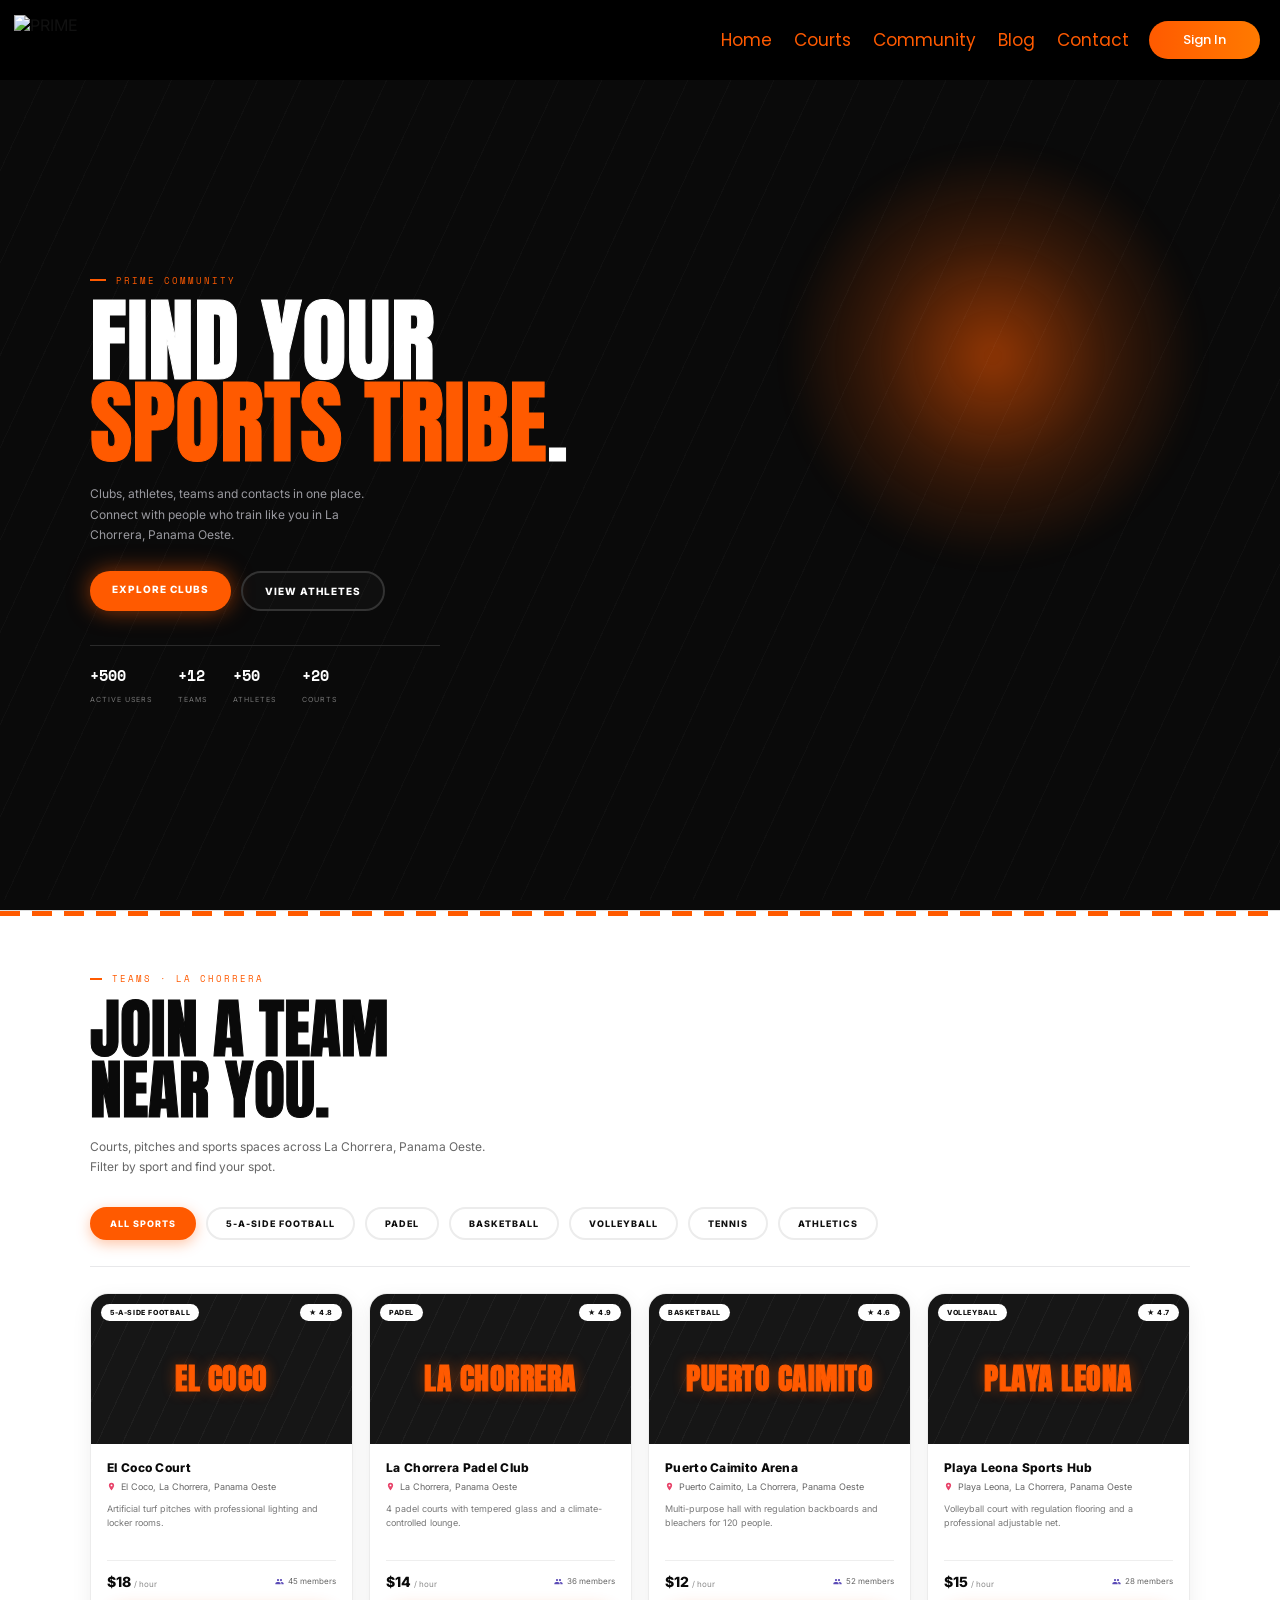
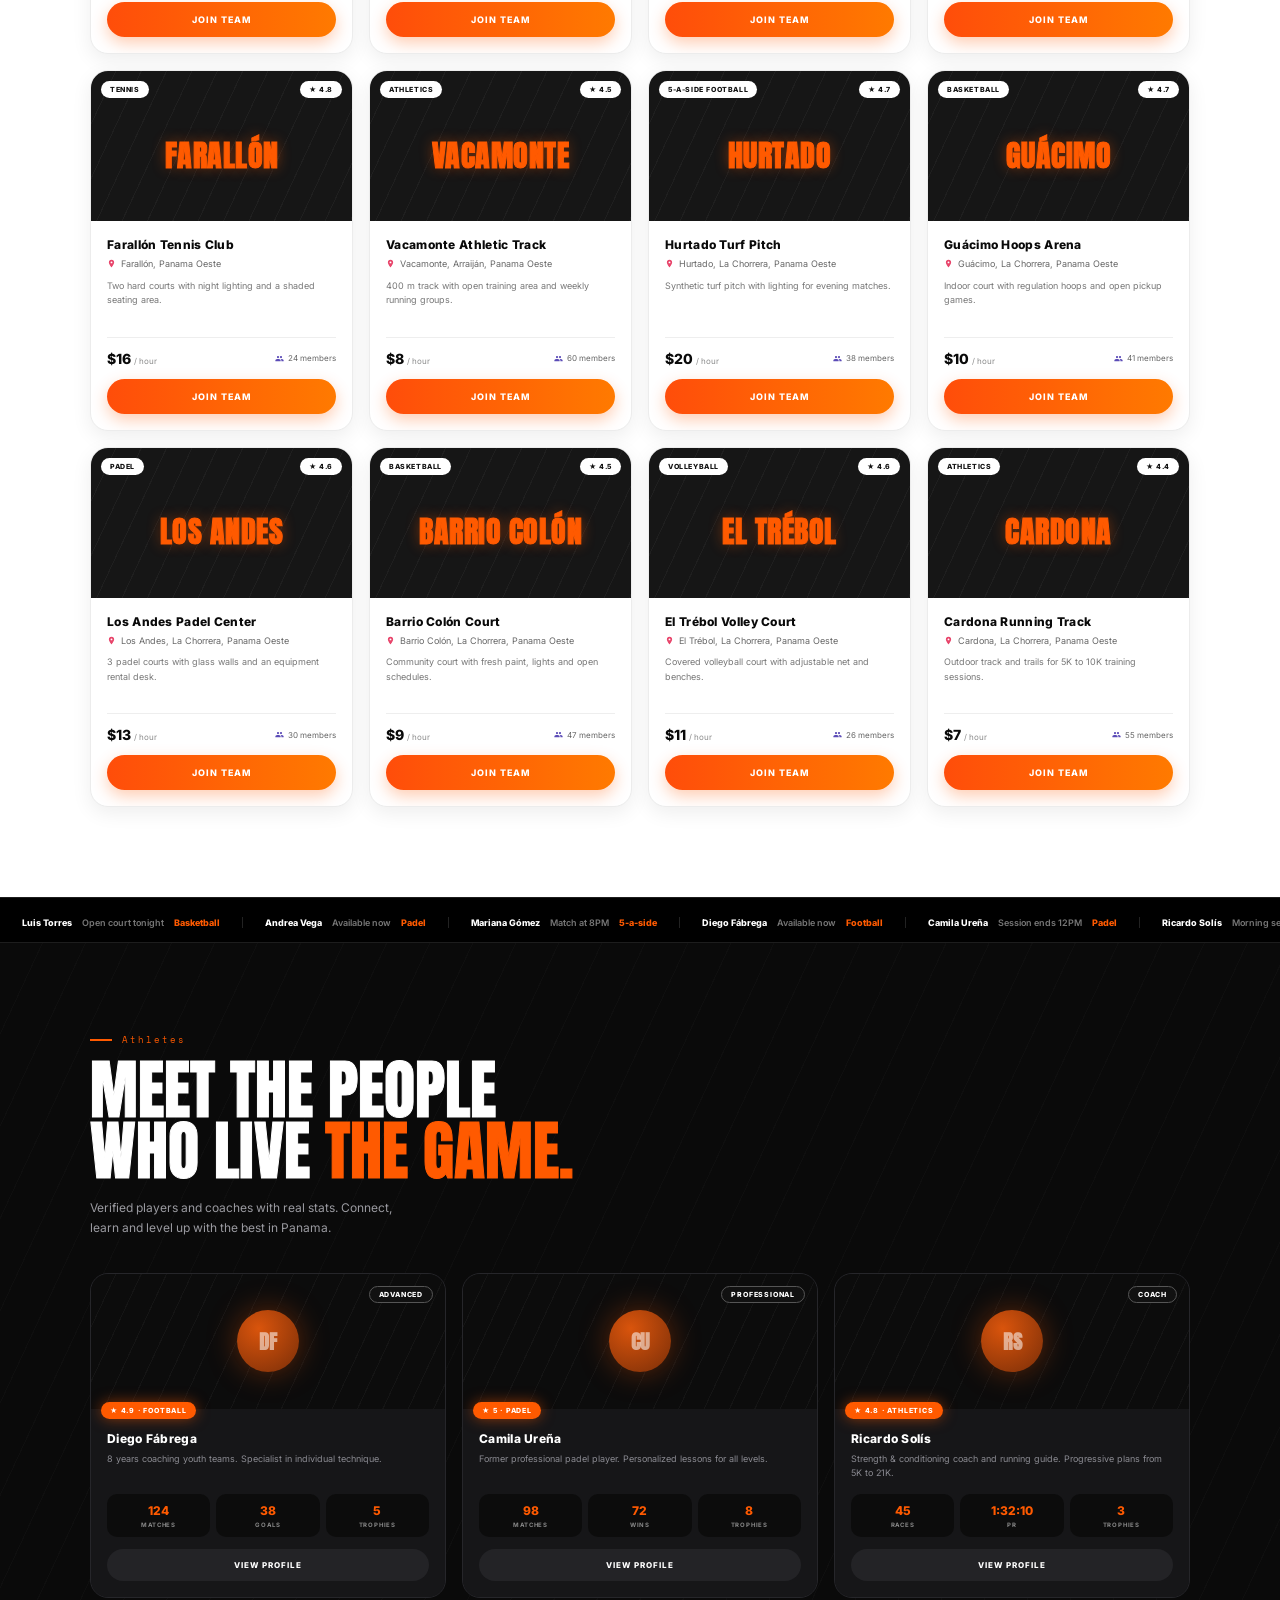
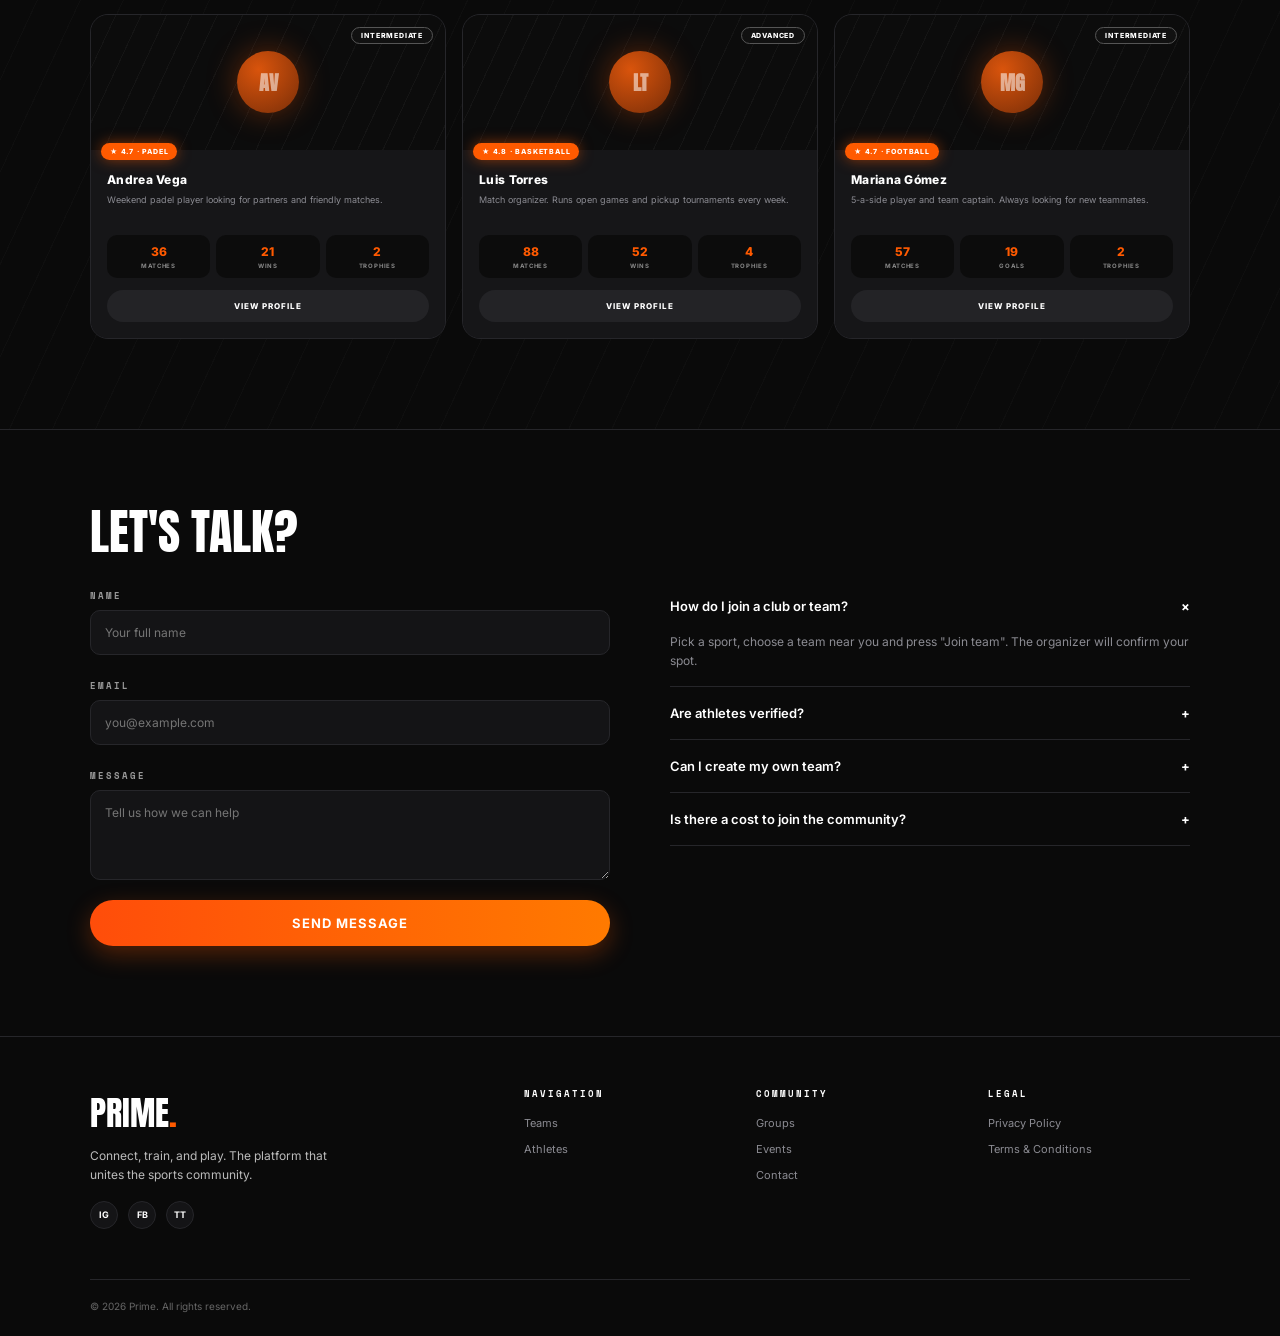
==== community.html @ 98892840 "PRIME: mapa, registro de equipos y correos" ====
<!DOCTYPE html>
<html lang="en">
<head>
  <meta charset="UTF-8">
  <meta name="viewport" content="width=device-width, initial-scale=1">
  <meta name="theme-color" content="#0a0a0a">
  <title>Community | PRIME</title>

  <link rel="preconnect" href="https://fonts.googleapis.com">
  <link rel="preconnect" href="https://fonts.gstatic.com" crossorigin>
  <link href="https://fonts.googleapis.com/css2?family=Anton&family=Inter:wght@400;500;600;700;800;900&family=Poppins:wght@400;500;600&family=Space+Mono:wght@700&display=swap" rel="stylesheet">

  <link rel="stylesheet" href="style.css">
  <link rel="stylesheet" href="community.css">

  <!-- Estilos exclusivos de la ventana de registro -->
  <style>
    .cp-reg-overlay {
      position: fixed;
      inset: 0;
      z-index: 99999;
      display: none;
      align-items: center;
      justify-content: center;
      padding: 20px;
      overflow-y: auto;
      background: rgba(0, 0, 0, .76);
      backdrop-filter: blur(9px);
      -webkit-backdrop-filter: blur(9px);
    }

    .cp-reg-overlay.is-open {
      display: flex;
    }

    .cp-reg-modal {
      position: relative;
      display: grid;
      grid-template-columns: .9fr 1.1fr;
      width: min(900px, 100%);
      min-height: 490px;
      margin: auto;
      overflow: hidden;
      border-radius: 16px;
      background: #f7f7f5;
      color: #111;
      box-shadow: 0 25px 90px rgba(0, 0, 0, .45);
      font-family: Inter, sans-serif;
    }

    .cp-reg-left {
      display: flex;
      flex-direction: column;
      justify-content: space-between;
      gap: 25px;
      padding: 36px 28px;
      color: white;
      background:
        radial-gradient(ellipse at 20% 15%, rgba(255, 90, 0, .25), transparent 55%),
        #101012;
    }

    .cp-reg-badge {
      display: inline-block;
      padding: 8px 10px;
      border: 1px solid #454545;
      border-radius: 3px;
      color: #ff5a00;
      font-size: 10px;
      font-weight: 800;
      letter-spacing: 1.4px;
      text-transform: uppercase;
    }

    .cp-reg-left h2 {
      margin: 22px 0 10px;
      color: #ff5a00;
      font-family: Anton, sans-serif;
      font-size: clamp(32px, 5vw, 52px);
      font-weight: 400;
      line-height: 1.08;
      overflow-wrap: anywhere;
    }

    .cp-reg-left p {
      margin: 8px 0;
      color: #c6c6c6;
      font-size: 12px;
      line-height: 1.7;
    }

    .cp-reg-meta {
      display: flex;
      flex-wrap: wrap;
      gap: 8px;
      margin-top: 18px;
    }

    .cp-reg-meta span {
      padding: 9px 10px;
      border: 1px solid #393939;
      border-radius: 4px;
      color: #eee;
      font-size: 11px;
    }

    .cp-reg-right {
      position: relative;
      padding: 42px 34px 30px;
    }

    .cp-reg-close {
      position: absolute;
      top: 12px;
      right: 14px;
      display: grid;
      width: 38px;
      height: 38px;
      place-items: center;
      border: 0;
      border-radius: 50%;
      background: transparent;
      color: #111;
      font-size: 29px;
      cursor: pointer;
    }

    .cp-reg-close:hover {
      background: #e7e7e7;
    }

    .cp-reg-eyebrow {
      margin: 0 0 8px;
      color: #ff5a00;
      font-size: 10px;
      font-weight: 900;
      letter-spacing: 2px;
    }

    .cp-reg-right h2 {
      margin: 0 0 12px;
      color: #111;
      font-family: Anton, sans-serif;
      font-size: 36px;
      font-weight: 400;
      line-height: 1.15;
    }

    .cp-reg-description {
      margin: 0 0 22px;
      color: #626262;
      font-size: 12px;
      line-height: 1.7;
    }

    .cp-reg-field {
      display: block;
      margin: 18px 0;
    }

    .cp-reg-field span {
      display: block;
      margin-bottom: 7px;
      color: #555;
      font-size: 10px;
      font-weight: 800;
      letter-spacing: 1.3px;
    }

    .cp-reg-field input {
      box-sizing: border-box;
      display: block;
      width: 100%;
      padding: 11px 0;
      border: 0;
      border-bottom: 1px solid #c8c8c8;
      border-radius: 0;
      outline: none;
      background: transparent;
      color: #111;
      font-family: Inter, sans-serif;
      font-size: 14px;
    }

    .cp-reg-field input:focus {
      border-bottom-color: #ff5a00;
    }

    .cp-reg-submit {
      width: 100%;
      margin-top: 10px;
      padding: 16px;
      border: 0;
      border-radius: 3px;
      background: #ff5a00;
      color: #fff;
      font-family: Inter, sans-serif;
      font-size: 11px;
      font-weight: 900;
      letter-spacing: 1.3px;
      cursor: pointer;
      transition: background .2s, transform .2s;
    }

    .cp-reg-submit:hover {
      background: #e64f00;
      transform: translateY(-1px);
    }

    .cp-reg-submit:disabled {
      opacity: .65;
      cursor: wait;
      transform: none;
    }

    .cp-reg-note {
      margin: 12px 0 0;
      color: #777;
      font-size: 11px;
      line-height: 1.6;
    }

    .cp-reg-note.ok {
      color: #168a3f;
      font-weight: 700;
    }

    .cp-reg-note.err {
      color: #d92d20;
      font-weight: 600;
    }

    body.cp-reg-lock {
      overflow: hidden;
    }

    @media (max-width: 650px) {
      .cp-reg-overlay {
        align-items: flex-start;
        padding: 12px;
      }

      .cp-reg-modal {
        grid-template-columns: 1fr;
        max-width: 440px;
      }

      .cp-reg-left {
        gap: 15px;
        padding: 23px;
      }

      .cp-reg-left h2 {
        margin: 13px 0 7px;
        font-size: 35px;
      }

      .cp-reg-right {
        padding: 32px 23px 25px;
      }

      .cp-reg-right h2 {
        font-size: 31px;
      }
    }

    @media (prefers-reduced-motion: reduce) {
      .cp-reg-submit {
        transition: none;
      }
    }
  </style>
</head>

<body>

<header class="hd">
  <a href="index.html#home">
    <img src="https://static.wixstatic.com/media/3323d5_215bb3c0d0a4429b87c15a1325314844~mv2.png/v1/crop/x_179,y_109,w_293,h_165/fill/w_410,h_231,al_c,lg_1,q_85,enc_avif,quality_auto/Prime-removebg-preview.png" alt="PRIME">
  </a>

  <nav class="nav" id="nav">
    <a href="index.html#home">Home</a>
    <a href="index.html#courts">Courts</a>
    <a href="index.html#community">Community</a>
    <a href="index.html#blog">Blog</a>
    <a href="index.html#contact">Contact</a>
  </nav>

  <a href="signin.html" class="si">Sign In</a>
  <button class="burger" id="bg" aria-label="Menu" aria-expanded="false">☰</button>
</header>

<main class="cp-page">

  <!-- HERO -->
  <section id="sports-tribe" class="tribe">
    <div class="wrap">
      <p class="lbl">Prime Community</p>
      <h1>Find your<br><span>Sports tribe</span>.</h1>
      <p class="d">Clubs, athletes, teams and contacts in one place. Connect with people who train like you in La Chorrera, Panama Oeste.</p>

      <div class="cta">
        <a href="#teams" class="cbtn">Explore Clubs</a>
        <a href="#athletes" class="cbtn ghost">View Athletes</a>
      </div>

      <div class="stats">
        <div><span class="num">+500</span><small>Active Users</small></div>
        <div><span class="num">+12</span><small>Teams</small></div>
        <div><span class="num">+50</span><small>Athletes</small></div>
        <div><span class="num">+20</span><small>Courts</small></div>
      </div>
    </div>
  </section>

  <!-- TEAMS -->
  <section id="teams" class="teams">
    <div class="dash"></div>
    <div class="wrap">
      <p class="lbl">Teams · La Chorrera</p>
      <h2>Join a team<br>near you.</h2>
      <p class="sub">Courts, pitches and sports spaces across La Chorrera, Panama Oeste.<br>Filter by sport and find your spot.</p>

      <div class="tf-pills" id="tflt">
        <button type="button" class="on2" data-s="all">All Sports</button>
        <button type="button" data-s="football">5-a-side Football</button>
        <button type="button" data-s="padel">Padel</button>
        <button type="button" data-s="basketball">Basketball</button>
        <button type="button" data-s="volleyball">Volleyball</button>
        <button type="button" data-s="tennis">Tennis</button>
        <button type="button" data-s="athletics">Athletics</button>
      </div>

      <div class="tg" id="tg">

        <article class="tm" data-s="football">
          <div class="timg"><span class="sp">5-a-side Football</span><span class="rt">★ 4.8</span><b>EL COCO</b></div>
          <div class="tin">
            <h3>El Coco Court</h3>
            <p class="loc">El Coco, La Chorrera, Panama Oeste</p>
            <p class="ds">Artificial turf pitches with professional lighting and locker rooms.</p>
            <div class="tf"><strong>$18 <small>/ hour</small></strong><span class="mem">45 members</span></div>
            <a href="#contact" class="join">JOIN TEAM</a>
          </div>
        </article>

        <article class="tm" data-s="padel">
          <div class="timg"><span class="sp">Padel</span><span class="rt">★ 4.9</span><b>LA CHORRERA</b></div>
          <div class="tin">
            <h3>La Chorrera Padel Club</h3>
            <p class="loc">La Chorrera, Panama Oeste</p>
            <p class="ds">4 padel courts with tempered glass and a climate-controlled lounge.</p>
            <div class="tf"><strong>$14 <small>/ hour</small></strong><span class="mem">36 members</span></div>
            <a href="#contact" class="join">JOIN TEAM</a>
          </div>
        </article>

        <article class="tm" data-s="basketball">
          <div class="timg"><span class="sp">Basketball</span><span class="rt">★ 4.6</span><b>PUERTO CAIMITO</b></div>
          <div class="tin">
            <h3>Puerto Caimito Arena</h3>
            <p class="loc">Puerto Caimito, La Chorrera, Panama Oeste</p>
            <p class="ds">Multi-purpose hall with regulation backboards and bleachers for 120 people.</p>
            <div class="tf"><strong>$12 <small>/ hour</small></strong><span class="mem">52 members</span></div>
            <a href="#contact" class="join">JOIN TEAM</a>
          </div>
        </article>

        <article class="tm" data-s="volleyball">
          <div class="timg"><span class="sp">Volleyball</span><span class="rt">★ 4.7</span><b>PLAYA LEONA</b></div>
          <div class="tin">
            <h3>Playa Leona Sports Hub</h3>
            <p class="loc">Playa Leona, La Chorrera, Panama Oeste</p>
            <p class="ds">Volleyball court with regulation flooring and a professional adjustable net.</p>
            <div class="tf"><strong>$15 <small>/ hour</small></strong><span class="mem">28 members</span></div>
            <a href="#contact" class="join">JOIN TEAM</a>
          </div>
        </article>

        <article class="tm" data-s="tennis">
          <div class="timg"><span class="sp">Tennis</span><span class="rt">★ 4.8</span><b>FARALLÓN</b></div>
          <div class="tin">
            <h3>Farallón Tennis Club</h3>
            <p class="loc">Farallón, Panama Oeste</p>
            <p class="ds">Two hard courts with night lighting and a shaded seating area.</p>
            <div class="tf"><strong>$16 <small>/ hour</small></strong><span class="mem">24 members</span></div>
            <a href="#contact" class="join">JOIN TEAM</a>
          </div>
        </article>

        <article class="tm" data-s="athletics">
          <div class="timg"><span class="sp">Athletics</span><span class="rt">★ 4.5</span><b>VACAMONTE</b></div>
          <div class="tin">
            <h3>Vacamonte Athletic Track</h3>
            <p class="loc">Vacamonte, Arraiján, Panama Oeste</p>
            <p class="ds">400 m track with open training area and weekly running groups.</p>
            <div class="tf"><strong>$8 <small>/ hour</small></strong><span class="mem">60 members</span></div>
            <a href="#contact" class="join">JOIN TEAM</a>
          </div>
        </article>

        <article class="tm" data-s="football">
          <div class="timg"><span class="sp">5-a-side Football</span><span class="rt">★ 4.7</span><b>HURTADO</b></div>
          <div class="tin">
            <h3>Hurtado Turf Pitch</h3>
            <p class="loc">Hurtado, La Chorrera, Panama Oeste</p>
            <p class="ds">Synthetic turf pitch with lighting for evening matches.</p>
            <div class="tf"><strong>$20 <small>/ hour</small></strong><span class="mem">38 members</span></div>
            <a href="#contact" class="join">JOIN TEAM</a>
          </div>
        </article>

        <article class="tm" data-s="basketball">
          <div class="timg"><span class="sp">Basketball</span><span class="rt">★ 4.7</span><b>GUÁCIMO</b></div>
          <div class="tin">
            <h3>Guácimo Hoops Arena</h3>
            <p class="loc">Guácimo, La Chorrera, Panama Oeste</p>
            <p class="ds">Indoor court with regulation hoops and open pickup games.</p>
            <div class="tf"><strong>$10 <small>/ hour</small></strong><span class="mem">41 members</span></div>
            <a href="#contact" class="join">JOIN TEAM</a>
          </div>
        </article>

        <article class="tm" data-s="padel">
          <div class="timg"><span class="sp">Padel</span><span class="rt">★ 4.6</span><b>LOS ANDES</b></div>
          <div class="tin">
            <h3>Los Andes Padel Center</h3>
            <p class="loc">Los Andes, La Chorrera, Panama Oeste</p>
            <p class="ds">3 padel courts with glass walls and an equipment rental desk.</p>
            <div class="tf"><strong>$13 <small>/ hour</small></strong><span class="mem">30 members</span></div>
            <a href="#contact" class="join">JOIN TEAM</a>
          </div>
        </article>

        <article class="tm" data-s="basketball">
          <div class="timg"><span class="sp">Basketball</span><span class="rt">★ 4.5</span><b>BARRIO COLÓN</b></div>
          <div class="tin">
            <h3>Barrio Colón Court</h3>
            <p class="loc">Barrio Colón, La Chorrera, Panama Oeste</p>
            <p class="ds">Community court with fresh paint, lights and open schedules.</p>
            <div class="tf"><strong>$9 <small>/ hour</small></strong><span class="mem">47 members</span></div>
            <a href="#contact" class="join">JOIN TEAM</a>
          </div>
        </article>

        <article class="tm" data-s="volleyball">
          <div class="timg"><span class="sp">Volleyball</span><span class="rt">★ 4.6</span><b>EL TRÉBOL</b></div>
          <div class="tin">
            <h3>El Trébol Volley Court</h3>
            <p class="loc">El Trébol, La Chorrera, Panama Oeste</p>
            <p class="ds">Covered volleyball court with adjustable net and benches.</p>
            <div class="tf"><strong>$11 <small>/ hour</small></strong><span class="mem">26 members</span></div>
            <a href="#contact" class="join">JOIN TEAM</a>
          </div>
        </article>

        <article class="tm" data-s="athletics">
          <div class="timg"><span class="sp">Athletics</span><span class="rt">★ 4.4</span><b>CARDONA</b></div>
          <div class="tin">
            <h3>Cardona Running Track</h3>
            <p class="loc">Cardona, La Chorrera, Panama Oeste</p>
            <p class="ds">Outdoor track and trails for 5K to 10K training sessions.</p>
            <div class="tf"><strong>$7 <small>/ hour</small></strong><span class="mem">55 members</span></div>
            <a href="#contact" class="join">JOIN TEAM</a>
          </div>
        </article>

      </div>
    </div>
  </section>

  <!-- LIVE ACTIVITY TICKER -->
  <section id="live-bar" class="live" aria-label="Live activity">
    <div class="track" id="track">
      <div class="set">
        <span class="ti"><b>Luis Torres</b><em>Open court tonight</em><u>Basketball</u></span>
        <span class="ti"><b>Andrea Vega</b><em>Available now</em><u>Padel</u></span>
        <span class="ti"><b>Mariana Gómez</b><em>Match at 8PM</em><u>5-a-side</u></span>
        <span class="ti"><b>Diego Fábrega</b><em>Available now</em><u>Football</u></span>
        <span class="ti"><b>Camila Ureña</b><em>Session ends 12PM</em><u>Padel</u></span>
        <span class="ti"><b>Ricardo Solís</b><em>Morning session</em><u>Athletics</u></span>
      </div>
    </div>
  </section>

  <!-- ATHLETES -->
  <section id="athletes" class="ath">
    <div class="wrap">
      <p class="lbl">Athletes</p>
      <h2>Meet the people<br>who live <span>the game.</span></h2>
      <p class="sub">Verified players and coaches with real stats. Connect, learn and level up with the best in Panama.</p>

      <div class="ag">

        <article class="at">
          <div class="aimg"><span class="lv">Advanced</span><div class="ph">DF</div><span class="rtg">★ 4.9 · Football</span></div>
          <div class="ain">
            <h3>Diego Fábrega</h3>
            <p>8 years coaching youth teams. Specialist in individual technique.</p>
            <div class="st"><div><b>124</b>Matches</div><div><b>38</b>Goals</div><div><b>5</b>Trophies</div></div>
            <a href="#contact" class="vp">View profile</a>
          </div>
        </article>

        <article class="at">
          <div class="aimg"><span class="lv">Professional</span><div class="ph">CU</div><span class="rtg">★ 5 · Padel</span></div>
          <div class="ain">
            <h3>Camila Ureña</h3>
            <p>Former professional padel player. Personalized lessons for all levels.</p>
            <div class="st"><div><b>98</b>Matches</div><div><b>72</b>Wins</div><div><b>8</b>Trophies</div></div>
            <a href="#contact" class="vp">View profile</a>
          </div>
        </article>

        <article class="at">
          <div class="aimg"><span class="lv">Coach</span><div class="ph">RS</div><span class="rtg">★ 4.8 · Athletics</span></div>
          <div class="ain">
            <h3>Ricardo Solís</h3>
            <p>Strength &amp; conditioning coach and running guide. Progressive plans from 5K to 21K.</p>
            <div class="st"><div><b>45</b>Races</div><div><b>1:32:10</b>PR</div><div><b>3</b>Trophies</div></div>
            <a href="#contact" class="vp">View profile</a>
          </div>
        </article>

        <article class="at">
          <div class="aimg"><span class="lv">Intermediate</span><div class="ph">AV</div><span class="rtg">★ 4.7 · Padel</span></div>
          <div class="ain">
            <h3>Andrea Vega</h3>
            <p>Weekend padel player looking for partners and friendly matches.</p>
            <div class="st"><div><b>36</b>Matches</div><div><b>21</b>Wins</div><div><b>2</b>Trophies</div></div>
            <a href="#contact" class="vp">View profile</a>
          </div>
        </article>

        <article class="at">
          <div class="aimg"><span class="lv">Advanced</span><div class="ph">LT</div><span class="rtg">★ 4.8 · Basketball</span></div>
          <div class="ain">
            <h3>Luis Torres</h3>
            <p>Match organizer. Runs open games and pickup tournaments every week.</p>
            <div class="st"><div><b>88</b>Matches</div><div><b>52</b>Wins</div><div><b>4</b>Trophies</div></div>
            <a href="#contact" class="vp">View profile</a>
          </div>
        </article>

        <article class="at">
          <div class="aimg"><span class="lv">Intermediate</span><div class="ph">MG</div><span class="rtg">★ 4.7 · Football</span></div>
          <div class="ain">
            <h3>Mariana Gómez</h3>
            <p>5-a-side player and team captain. Always looking for new teammates.</p>
            <div class="st"><div><b>57</b>Matches</div><div><b>19</b>Goals</div><div><b>2</b>Trophies</div></div>
            <a href="#contact" class="vp">View profile</a>
          </div>
        </article>

      </div>
    </div>
  </section>

  <!-- CONTACT -->
  <section id="contact" class="ct">
    <div class="wrap two">
      <div>
        <h2>Let's talk?</h2>

        <form id="contactForm">
          <label class="fl" for="contactName">NAME</label>
          <input id="contactName" name="name" placeholder="Your full name">

          <label class="fl" for="contactEmail">EMAIL</label>
          <input id="contactEmail" name="email" type="email" placeholder="you@example.com">

          <label class="fl" for="contactMessage">MESSAGE</label>
          <textarea id="contactMessage" name="message" placeholder="Tell us how we can help"></textarea>

          <button class="btn" type="submit" style="margin-top:16px">Send message</button>
          <p id="contactNotice" aria-live="polite"></p>
        </form>
      </div>

      <div class="faq" style="padding-top:70px">
        <div class="q open">
          <button type="button">How do I join a club or team?<b></b></button>
          <p>Pick a sport, choose a team near you and press "Join team". The organizer will confirm your spot.</p>
        </div>

        <div class="q">
          <button type="button">Are athletes verified?<b></b></button>
          <p>Coaches and athletes with a badge have verified their identity and certifications.</p>
        </div>

        <div class="q">
          <button type="button">Can I create my own team?<b></b></button>
          <p>Yes. Sign in, open Community and create a group. Invite friends and set your match schedule.</p>
        </div>

        <div class="q">
          <button type="button">Is there a cost to join the community?<b></b></button>
          <p>Joining is free. You only pay when you book a court or a coaching session.</p>
        </div>
      </div>
    </div>
  </section>

</main>

<!-- FOOTER -->
<footer>
  <div class="wrap">
    <div class="fg">
      <div>
        <div class="lg">PRIME<i>.</i></div>
        <p>Connect, train, and play. The platform that unites the sports community.</p>
        <div class="so"><span>IG</span><span>FB</span><span>TT</span></div>
      </div>

      <div>
        <h4>NAVIGATION</h4>
        <ul>
          <li><a href="#teams">Teams</a></li>
          <li><a href="#athletes">Athletes</a></li>
        </ul>
      </div>

      <div>
        <h4>COMMUNITY</h4>
        <ul>
          <li>Groups</li>
          <li>Events</li>
          <li><a href="#contact">Contact</a></li>
        </ul>
      </div>

      <div>
        <h4>LEGAL</h4>
        <ul>
          <li>Privacy Policy</li>
          <li>Terms &amp; Conditions</li>
        </ul>
      </div>
    </div>

    <div class="cp">© 2026 Prime. All rights reserved.</div>
  </div>
</footer>

<!-- REGISTRATION MODAL -->
<div
  class="cp-reg-overlay"
  id="registrationOverlay"
  aria-hidden="true"
>
  <section
    class="cp-reg-modal"
    role="dialog"
    aria-modal="true"
    aria-labelledby="registrationTitle"
  >
    <div class="cp-reg-left">
      <div>
        <span class="cp-reg-badge" id="regSport">SPORT REGISTRATION</span>
        <h2 id="registrationTitle">EL COCO</h2>
        <p id="regCourt">El Coco Court</p>
      </div>

      <div>
        <p id="regLocation">El Coco, La Chorrera, Panama Oeste</p>
        <div class="cp-reg-meta">
          <span id="regRating">★ 4.8</span>
          <span id="regMembers">45 members</span>
        </div>
      </div>
    </div>

    <div class="cp-reg-right">
      <button
        type="button"
        class="cp-reg-close"
        id="closeRegistration"
        aria-label="Close registration"
      >×</button>

      <p class="cp-reg-eyebrow">PRIME COMMUNITY</p>
      <h2>Claim your spot.</h2>
      <p class="cp-reg-description" id="regDescription">
        Register your interest in joining this team.
      </p>

      <form id="registrationForm">
        <label class="cp-reg-field" for="regFullName">
          <span>FULL NAME</span>
          <input
            id="regFullName"
            name="fullName"
            type="text"
            placeholder="Your full name"
            autocomplete="name"
            maxlength="100"
            required
          >
        </label>

        <label class="cp-reg-field" for="regEmail">
          <span>EMAIL ADDRESS</span>
          <input
            id="regEmail"
            name="email"
            type="email"
            placeholder="you@example.com"
            autocomplete="email"
            maxlength="254"
            required
          >
        </label>

        <label class="cp-reg-field" for="regPhone">
          <span>PHONE NUMBER</span>
          <input
            id="regPhone"
            name="phone"
            type="tel"
            placeholder="+507 6000 0000"
            autocomplete="tel"
            maxlength="20"
            required
          >
        </label>

        <button type="submit" class="cp-reg-submit" id="regSubmit">
          CLAIM YOUR SPOT →
        </button>

        <p class="cp-reg-note" id="regNotice" aria-live="polite">
          Complete your details to register your interest.
        </p>
      </form>
    </div>
  </section>
</div>

<!-- Supabase: guarda los registros de "Claim your spot" -->
<script src="https://cdn.jsdelivr.net/npm/@supabase/supabase-js@2"></script>

<script>
document.addEventListener("DOMContentLoaded", () => {

  /* MOBILE MENU */
  const burger = document.getElementById("bg");
  const nav = document.getElementById("nav");

  if (burger && nav) {
    burger.addEventListener("click", () => {
      const isOpen = nav.classList.toggle("show");
      burger.setAttribute("aria-expanded", String(isOpen));
    });

    nav.querySelectorAll("a").forEach(link => {
      link.addEventListener("click", () => {
        nav.classList.remove("show");
        burger.setAttribute("aria-expanded", "false");
      });
    });
  }

  /* FAQ ACCORDION */
  document.querySelectorAll(".q button").forEach(button => {
    button.addEventListener("click", () => {
      button.parentElement.classList.toggle("open");
    });
  });

  /* TEAM SPORT FILTER */
  const filterButtons = document.querySelectorAll("#tflt button");
  const teamCards = document.querySelectorAll("#tg .tm");

  filterButtons.forEach(button => {
    button.addEventListener("click", () => {
      filterButtons.forEach(item => item.classList.remove("on2"));
      button.classList.add("on2");

      const selectedSport = button.dataset.s;

      teamCards.forEach(card => {
        const matches =
          selectedSport === "all" ||
          card.dataset.s === selectedSport;

        card.style.display = matches ? "" : "none";
      });
    });
  });

  /* LIVE ACTIVITY TICKER */
  const track = document.getElementById("track");

  if (track && track.firstElementChild) {
    const originalSet = track.firstElementChild;

    for (let i = 0; i < 3; i++) {
      const clone = originalSet.cloneNode(true);
      clone.setAttribute("aria-hidden", "true");
      track.appendChild(clone);
    }
  }

  /* ==========================================
     SUPABASE CONNECTION (registrations)
     ========================================== */
  const SUPABASE_URL = "https://wpxubughlgccoazfbazh.supabase.co";
  const SUPABASE_PUBLISHABLE_KEY = "sb_publishable_mUWo-fARNnfj4mFQ4bpoGQ_Cigsm_A-";

  // Esta página solo guarda registros; no maneja sesiones.
  const db = window.supabase
    ? window.supabase.createClient(SUPABASE_URL, SUPABASE_PUBLISHABLE_KEY, {
        auth: {
          persistSession: false,
          autoRefreshToken: false,
          detectSessionInUrl: false
        }
      })
    : null;

  /* REGISTRATION MODAL */
  const overlay = document.getElementById("registrationOverlay");
  const closeButton = document.getElementById("closeRegistration");
  const registrationForm = document.getElementById("registrationForm");
  const submitButton = document.getElementById("regSubmit");

  const sportElement = document.getElementById("regSport");
  const titleElement = document.getElementById("registrationTitle");
  const courtElement = document.getElementById("regCourt");
  const locationElement = document.getElementById("regLocation");
  const ratingElement = document.getElementById("regRating");
  const membersElement = document.getElementById("regMembers");
  const descriptionElement = document.getElementById("regDescription");
  const noticeElement = document.getElementById("regNotice");

  const DEFAULT_NOTICE = "Complete your details to register your interest.";
  const SUBMIT_LABEL = "CLAIM YOUR SPOT →";

  let previousFocus = null;
  let sending = false;
  let closeTimer = null;

  function setNotice(text, type = "") {
    noticeElement.textContent = text;
    noticeElement.className = "cp-reg-note" + (type ? " " + type : "");
  }

  function setSending(value) {
    sending = value;
    submitButton.disabled = value;
    submitButton.textContent = value ? "SENDING..." : SUBMIT_LABEL;
  }

  function openRegistration(card) {
    if (!card || !overlay) return;

    clearTimeout(closeTimer);

    const sport = card.querySelector(".timg .sp");
    const teamName = card.querySelector(".timg b");
    const court = card.querySelector(".tin h3");
    const location = card.querySelector(".tin .loc");
    const rating = card.querySelector(".timg .rt");
    const members = card.querySelector(".mem");
    const description = card.querySelector(".tin .ds");

    sportElement.textContent =
      sport?.textContent.trim() || "SPORT";

    titleElement.textContent =
      teamName?.textContent.trim() || "JOIN A TEAM";

    courtElement.textContent =
      court?.textContent.trim() || "";

    locationElement.textContent =
      location?.textContent.trim() || "";

    ratingElement.textContent =
      rating?.textContent.trim() || "";

    membersElement.textContent =
      members?.textContent.trim() || "";

    descriptionElement.textContent =
      description?.textContent.trim() ||
      "Register your interest in joining this team.";

    registrationForm.reset();
    setSending(false);
    setNotice(DEFAULT_NOTICE);

    previousFocus = document.activeElement;

    overlay.classList.add("is-open");
    overlay.setAttribute("aria-hidden", "false");
    document.body.classList.add("cp-reg-lock");

    document.getElementById("regFullName").focus();
  }

  function closeRegistration() {
    if (!overlay) return;

    clearTimeout(closeTimer);

    overlay.classList.remove("is-open");
    overlay.setAttribute("aria-hidden", "true");
    document.body.classList.remove("cp-reg-lock");

    if (previousFocus && typeof previousFocus.focus === "function") {
      previousFocus.focus();
    }
  }

  /* ALL JOIN TEAM BUTTONS */
  document.querySelectorAll("#tg .join").forEach(button => {
    button.addEventListener("click", event => {
      event.preventDefault();

      const card = button.closest(".tm");
      openRegistration(card);
    });
  });

  /* CLOSE BUTTON */
  closeButton.addEventListener("click", closeRegistration);

  /* CLOSE BY CLICKING OUTSIDE THE MODAL */
  overlay.addEventListener("click", event => {
    if (event.target === overlay) {
      closeRegistration();
    }
  });

  /* CLOSE WITH ESCAPE */
  document.addEventListener("keydown", event => {
    if (
      event.key === "Escape" &&
      overlay.classList.contains("is-open")
    ) {
      closeRegistration();
    }
  });

  /* REGISTRATION FORM → SUPABASE */
  registrationForm.addEventListener("submit", async event => {
    event.preventDefault();

    if (sending) return;
    if (!registrationForm.reportValidity()) return;

    const fullName = document.getElementById("regFullName").value.trim();
    const email = document.getElementById("regEmail").value.trim().toLowerCase();
    const phone = document.getElementById("regPhone").value.trim();

    if (fullName.length < 2) {
      setNotice("Please enter your full name.", "err");
      return;
    }

    if (phone.length < 7 || phone.length > 20) {
      setNotice("Please enter a valid phone number (7 to 20 characters).", "err");
      return;
    }

    if (!db) {
      setNotice("Could not connect. Check your internet and reload the page.", "err");
      return;
    }

    setSending(true);
    setNotice("Saving your spot...");

    try {
      const { error } = await db.from("team_signups").insert({
        team: titleElement.textContent.trim(),
        sport: sportElement.textContent.trim(),
        full_name: fullName,
        email: email,
        phone: phone
      });

      if (error) {
        // 23505 = ya está registrado en este equipo con ese correo
        if (error.code === "23505") {
          setNotice("You're already signed up for this team with that email.", "err");
        } else if (error.code === "23514") {
          setNotice("Please check your details and try again.", "err");
        } else {
          console.error("Registration error:", error);
          setNotice("Something went wrong. Please try again in a moment.", "err");
        }
        setSending(false);
        return;
      }

      registrationForm.reset();
      setNotice("You're in! Your spot at " + titleElement.textContent.trim() + " is saved. The organizer will contact you soon.", "ok");
      submitButton.textContent = "DONE ✓";

      closeTimer = setTimeout(() => {
        closeRegistration();
        setSending(false);
      }, 3200);
    } catch (error) {
      console.error("Registration error:", error);
      setNotice("Could not connect. Check your internet and try again.", "err");
      setSending(false);
    }
  });

  /* CONTACT FORM DEMO */
  const contactForm = document.getElementById("contactForm");
  const contactNotice = document.getElementById("contactNotice");

  if (contactForm) {
    contactForm.addEventListener("submit", event => {
      event.preventDefault();

      contactNotice.textContent =
        "The contact form is not connected to a message service yet.";
    });
  }

});
</script>

</body>
</html>
---- style.css ----
:root{--o:#ff5a00;--bk:#0a0a0a;--card:#141416;--ln:#26262a;--mut:#8b8b92;--lt:#f5f5f5}
*{margin:0;padding:0;box-sizing:border-box}
html{scroll-behavior:smooth}
body{font-family:Inter,Arial,sans-serif;background:#fff;color:#111}
a{color:inherit;text-decoration:none}button,input,textarea{font-family:inherit}
section{scroll-margin-top:80px}
.wrap{width:min(1100px,88%);margin:auto}
h1,h2,.num{font-family:Anton,sans-serif;font-weight:400;text-transform:uppercase;line-height:.95}
.lbl{font-family:"Space Mono",monospace;font-size:11px;letter-spacing:3px;color:var(--o);text-transform:uppercase;display:flex;align-items:center;gap:10px;margin-bottom:18px}
.lbl:before{content:"";width:22px;height:2px;background:var(--o)}
.lbl.c{justify-content:center}.lbl.c:before{display:none}
.btn{display:block;width:100%;padding:15px;border:0;border-radius:30px;background:linear-gradient(90deg,#ff4d0a,#ff7a00);color:#fff;font-weight:700;font-size:13px;letter-spacing:1px;text-transform:uppercase;cursor:pointer;box-shadow:0 8px 24px rgba(255,90,0,.3)}
/* header */
.hd{position:sticky;top:0;z-index:50;height:80px;background:#000;display:flex;align-items:center;justify-content:space-between;padding:0 14px}
.hd img{height:56px;display:block}
.nav{display:flex;gap:26px}
.nav a{color:var(--o);font-size:25px;font-weight:500}
.nav a:hover{color:#fff}
.burger{display:none;background:none;border:0;color:var(--o);font-size:30px;cursor:pointer}
/* hero */
.hero{background:var(--bk);color:#fff;min-height:760px;display:flex;align-items:center}
.hero h1{font-size:clamp(64px,9vw,92px);margin:6px 0 34px;letter-spacing:-1px}
.hero h1 span,.on{color:var(--o)}
.hero p.d{max-width:310px;font-size:14px;line-height:1.6;margin-bottom:34px}
.stats{display:flex;gap:42px;border-top:1px solid #333;padding-top:26px;max-width:360px}
.stats .num{font-size:28px;display:block}
.stats small{font-size:11px;color:var(--mut)}
/* profile */
.prof{background:#090909;color:#fff;padding:80px 0}
.prof h2,.sign h2{font-size:clamp(40px,6vw,44px)}
.prof .sub{color:#aaa;font-size:14px;line-height:1.6;max-width:400px;margin:14px 0 36px}
.pg{display:grid;grid-template-columns:1fr 1fr;gap:14px}
.pc{background:var(--card);border:1px solid var(--ln);border-radius:26px;padding:22px}
.who{display:flex;gap:12px;align-items:center}
.av{width:44px;height:44px;border-radius:50%;background:var(--o);display:grid;place-items:center;font-weight:800;font-size:13px;color:#fff;flex:none}
.who b{font-size:13px;display:block}.who small{font-size:11px;color:#6d9bd0}
.tags{display:flex;gap:8px;margin:16px 0}
.tags span{border:1px solid #444;border-radius:20px;padding:4px 10px;font:700 9px "Space Mono",monospace}
.mini{display:grid;grid-template-columns:repeat(3,1fr);gap:8px}
.mini div{background:#1d1d20;border-radius:10px;padding:14px 8px;text-align:center;color:var(--mut);font-size:9px}
.mini b{display:block;color:var(--o);font-size:18px;font-weight:500;margin-bottom:4px}
.up{display:flex;gap:12px;align-items:center;margin-top:16px;font-size:11px;color:var(--mut)}
.up b{display:block;color:#fff;font-size:12px}
.dt{background:#222;border-radius:8px;width:36px;padding:5px 0;text-align:center;color:#fff;font-size:15px;font-weight:700;line-height:1}
.dt small{display:block;font-size:8px;margin-top:3px}
/* courts */
.courts{background:var(--lt);padding:90px 0}
.courts h2,.imp h2,.cm h2{font-size:clamp(44px,7vw,72px);margin-bottom:26px}
.map{display:inline-block;background:#10172e;color:#fff;padding:14px 26px;border-radius:30px;font-size:14px;font-weight:700}
.flt{display:flex;gap:10px;flex-wrap:wrap;margin:40px 0 24px}
.flt button{padding:10px 20px;border:1px solid #ddd;background:#fff;border-radius:30px;font-size:13px;cursor:pointer}
.flt .on2{background:#111;color:#fff;border-color:#111}
.g3{display:grid;grid-template-columns:repeat(3,1fr);gap:16px}
.cc{background:#fff;border-radius:18px;overflow:hidden;box-shadow:0 6px 24px rgba(0,0,0,.07)}
.cc .im{height:190px;background-size:cover;background-position:center}
.cc .in{padding:20px}
.cc .tp{display:flex;justify-content:space-between;gap:10px}
.cc h3{font-size:17px}.cc small{color:#888;font-size:13px}
.cc .bt{display:flex;justify-content:space-between;align-items:center;margin-top:20px}
.cc .bt button{background:var(--o);color:#fff;border:0;border-radius:20px;padding:10px 16px;font-weight:700;font-size:12px;cursor:pointer}
/* community */
.cm{background:var(--bk);color:#fff;padding:90px 0}
.cm .cd{background:var(--card);border:1px solid var(--ln);border-radius:18px;padding:30px;min-height:190px}
.cm .cd h3{font-size:20px;margin-bottom:8px}.cm .cd p{color:var(--mut);font-size:14px}
.cm .cd i{display:block;width:34px;height:4px;background:var(--o);border-radius:2px;margin-bottom:46px}
/* impact */
.imp{background:var(--lt);padding:70px 0 120px}
.imp h2{font-size:clamp(44px,7vw,56px);color:#111}
.bar{background:linear-gradient(#18181b,#0e0e10);border-radius:26px;padding:34px 10px 28px;display:grid;grid-template-columns:repeat(4,1fr);text-align:center;margin:34px 0 18px;box-shadow:0 10px 30px rgba(0,0,0,.2)}
.bar .num{font-size:42px;color:var(--o);text-shadow:0 0 16px rgba(255,90,0,.5);display:block}
.bar small{font:700 10px Inter;letter-spacing:2px;color:#9a9aa0}
.tc{background:#fff;border-radius:20px;padding:24px}
.tc p{font-size:13px;line-height:1.6;margin-bottom:22px}
.tc .who b{font-size:12px}.tc .who small{color:#999}
.tc .av{width:34px;height:34px;font-size:10px}
/* blog */
.blog{padding:90px 0;text-align:center}
.blog h2{font:800 clamp(28px,5vw,40px) Inter;text-transform:none;letter-spacing:-.5px;margin-bottom:34px}
.bc{max-width:330px;margin:auto;text-align:left;background:#fff;border-radius:18px;overflow:hidden;box-shadow:0 8px 28px rgba(0,0,0,.1)}
.bc .im{height:210px;background:url("images/blog.jpg") center/cover}
.bc .in{padding:20px}.bc .k{color:var(--o);font-weight:700;font-size:10px;letter-spacing:1px}
.bc h3{font-size:16px;margin:8px 0 4px}.bc small{color:#888;font-size:11px}
.bc a{display:block;margin-top:18px}
.rm{display:inline-block;margin-top:30px;text-decoration:underline}
/* sign in */
.sign{padding:80px 0}
.two{display:grid;grid-template-columns:1fr 1fr;gap:60px;align-items:start}
.sign form{max-width:420px}
.fl{font:700 9px "Space Mono",monospace;letter-spacing:2px;color:#555;display:block;margin:24px 0 8px}
.sign input,.ct input,.ct textarea{width:100%;padding:12px 14px;border-radius:10px;font-size:12px;border:1px solid #eee;background:#f2f3f5;outline:none}
.row{display:flex;justify-content:space-between;font-size:11px;margin:22px 0 14px;color:#555}
.row a{color:var(--o)}
.soc{display:grid;grid-template-columns:1fr 1fr;gap:10px;margin:18px 0}
.soc button{padding:12px;border:1px solid #eee;background:#f2f3f5;border-radius:10px;font-weight:600;font-size:12px}
.note{text-align:center;font-size:11px;color:#555}.note a{color:var(--o)}
/* faq */
.q{border-bottom:1px solid var(--ln)}
.q button{width:100%;display:flex;justify-content:space-between;background:none;border:0;padding:18px 0;font-weight:600;font-size:13px;text-align:left;color:inherit;cursor:pointer}
.q p{display:none;font-size:12px;line-height:1.6;padding-bottom:16px;color:var(--mut)}
.q.open p{display:block}.q.open b:before{content:"×"}.q b:before{content:"+"}
.sign .q{border-color:#e2e2e2}.sign .q p{color:#555}
/* contact */
.ct{background:var(--bk);color:#fff;padding:80px 0 90px}
.ct h2{font-size:clamp(44px,7vw,48px);margin-bottom:34px}
.ct input,.ct textarea{background:var(--card);border-color:var(--ln);color:#fff;padding:14px}
.ct textarea{height:90px;resize:vertical}
.ct .fl{color:#999}
.chips{display:flex;gap:10px;margin-top:12px;flex-wrap:wrap}
.chips a{border:1px solid var(--ln);background:var(--card);border-radius:20px;padding:8px 14px;font-size:11px;font-weight:600}
/* footer */
footer{background:var(--bk);color:#fff;border-top:1px solid var(--ln);padding:50px 0 24px}
.fg{display:grid;grid-template-columns:2fr 1fr 1fr 1fr;gap:30px}
footer .lg{font:34px Anton}.lg i{color:var(--o);font-style:normal}
footer p{font-size:12px;color:#bbb;line-height:1.6;max-width:240px;margin:8px 0 16px}
footer h4{font:700 9px "Space Mono",monospace;letter-spacing:2px;margin-bottom:16px}
footer li{list-style:none;font-size:11px;color:var(--mut);margin-bottom:12px}
.so{display:flex;gap:10px}.so span{width:28px;height:28px;border:1px solid var(--ln);background:var(--card);border-radius:50%;display:grid;place-items:center;font:700 9px Inter}
.cp{margin-top:50px;padding-top:20px;border-top:1px solid var(--ln);font-size:10px;color:#666}
@media(max-width:800px){
.nav{display:none;position:absolute;top:80px;left:0;right:0;background:#000;flex-direction:column;padding:16px 24px;gap:16px}
.nav.show{display:flex}.nav a{font-size:20px}.burger{display:block}
.pg,.two,.g3,.fg{grid-template-columns:1fr}.bar{grid-template-columns:1fr 1fr;row-gap:24px}
.hero{min-height:620px}.stats{gap:24px}}

.courts{background:#fff;padding:90px 0 40px}
.ch{display:flex;justify-content:space-between;align-items:flex-end;gap:20px;flex-wrap:wrap}
.courts h2{margin-bottom:0}
.flt{margin:34px 0 18px}
.cc{background:#f8f9fa;border:1px solid #e8e8ea;box-shadow:0 4px 14px rgba(0,0,0,.05);position:relative}
.cc .im{height:150px}
.rt{position:absolute;top:10px;right:10px;background:#fff;border-radius:8px;padding:3px 8px;font-size:11px;font-weight:700}
.cc .in{padding:16px}
.cc h3{font-size:15px}
.cc .bt{margin:12px 0 14px}
.cc .bt strong{font-size:22px;font-weight:800}
.cc .bt strong small{font-size:11px;font-weight:400}
.go{padding:12px;font-size:12px;text-transform:none;letter-spacing:0;box-shadow:0 6px 16px rgba(255,90,0,.25)}
.sign{padding:0 0 80px;background:#fff}
.sign hr{border:0;border-top:1px solid #e5e5e5;margin:50px 0 40px}
.sh{display:flex;justify-content:space-between;align-items:center}
.sh .lbl{margin:0}
.back{border:1px solid #eee;background:#f6f6f6;border-radius:20px;padding:7px 14px;font-size:11px;font-weight:600}
.sign h2{margin:20px 0 10px}
.sign .two{margin-top:0}
.or{display:flex;align-items:center;gap:12px;font-size:10px;color:#777;margin:22px 0 12px}
.or:before,.or:after{content:"";flex:1;height:1px;background:#e2e2e2}
.sign .fl:first-child{margin-top:10px}
.sign .faq{padding-top:14px}
@media(max-width:800px){.ch{align-items:flex-start}}
.hd{padding:0 20px 0 14px;gap:20px}
.hd .nav{margin-left:auto}
.si{background:linear-gradient(90deg,#ff5a00,#ff7a00);color:#fff;font-weight:600;font-size:16px;padding:12px 40px;border-radius:30px;white-space:nowrap}
.si:hover{background:#fff;color:#111}
@media(max-width:800px){.si{padding:9px 20px;font-size:14px;margin-left:auto}.hd .nav{margin-left:0}}
footer.light{background:#fafafa;color:#111;border-top:1px solid #e5e5e5}
footer.light p{color:#555}
footer.light li{color:#666}
footer.light .so span{background:#fff;border-color:#e5e5e5;color:#111}
footer.light .cp{border-top-color:#e5e5e5;color:#888}
.nav a{font-family:Poppins,sans-serif;font-size:17px;font-weight:400}
.nav{gap:22px}
.si{font-family:Poppins,sans-serif;font-size:13px;font-weight:500;padding:9px 34px}
.hd img{height:50px}
#courts,#community,#blog{scroll-margin-top:14px}
@media(max-width:800px){.nav a{font-size:18px}.si{font-size:12px;padding:8px 20px}}

/* ===== Community header + Read more ===== */
.cmh{display:flex;justify-content:space-between;align-items:flex-end;gap:24px;flex-wrap:wrap}
.cm h2{margin-bottom:18px}
.cmsub{color:#aaa;font-size:14px;line-height:1.6;max-width:320px}
.cm-btn{position:relative;z-index:5;cursor:pointer;pointer-events:auto;touch-action:manipulation;-webkit-tap-highlight-color:transparent;display:inline-flex;align-items:center;gap:12px;background:linear-gradient(90deg,#ff4d0a,#ff7a00);color:#fff;font-family:Poppins,sans-serif;font-weight:500;font-size:16px;padding:16px 24px;border-radius:18px;text-decoration:underline;box-shadow:0 8px 24px rgba(255,90,0,.3)}
.cm-btn span{text-decoration:none;pointer-events:none}
.cm-btn:hover{filter:brightness(1.1)}
.cmh,.cmh>div{position:relative;z-index:2}

/* ===== Group cards ===== */
.cmg{display:grid;grid-template-columns:1fr 1fr;gap:14px;margin-top:34px}
.gc{background:var(--card);border:1px solid var(--ln);border-radius:18px;padding:22px}
.gh{display:flex;gap:12px;align-items:center;margin-bottom:18px}
.gh b{display:block;font-size:13px}
.gh small{font-size:10px;color:var(--mut)}
.dots{display:flex;padding-right:8px}
.dots i{width:22px;height:22px;border-radius:50%;background:var(--o);margin-right:-8px}
.gc p{font-size:11px;line-height:1.6;color:#bbb;min-height:44px}
.gf{display:flex;gap:16px;font-size:10px;color:var(--mut);border-top:1px solid var(--ln);padding-top:12px;margin-top:14px}
@media(max-width:800px){.cmg{grid-template-columns:1fr}}

/* ===== Sesión iniciada ===== */
.prime-toast{position:fixed;top:96px;left:50%;transform:translate(-50%,-20px);z-index:400;display:flex;align-items:center;gap:8px;max-width:90vw;background:#111;color:#fff;border:1px solid var(--o);border-radius:16px;padding:14px 22px;font:600 14px Poppins,Inter,sans-serif;box-shadow:0 12px 40px rgba(255,90,0,.3);opacity:0;transition:opacity .35s,transform .35s}
.prime-toast.show{opacity:1;transform:translate(-50%,0)}
.prime-toast b{color:var(--o)}
---- community.css ----
/* community.html — usa variables, header, footer y .btn de style.css */

.cp-page{background:var(--bk);color:#fff}
.cp-page a{color:inherit}
.cp-page .lbl{margin-bottom:14px}
.cp-page h2{-webkit-text-stroke:1px currentColor}

/* ===== HERO ===== */
.tribe{position:relative;overflow:hidden;min-height:calc(100vh - 80px);min-height:calc(100svh - 80px);display:flex;align-items:center;padding:80px 0;background:#0a0a0a}
.tribe:before{content:"";position:absolute;top:8%;right:6%;width:420px;height:420px;border-radius:50%;background:radial-gradient(circle,rgba(255,90,0,.55) 0%,rgba(255,90,0,.18) 40%,transparent 70%);filter:blur(10px);pointer-events:none}
.tribe:after{content:"";position:absolute;inset:0;background:repeating-linear-gradient(115deg,transparent 0 38px,rgba(255,255,255,.025) 38px 39px);pointer-events:none}
.tribe .wrap{position:relative;z-index:1}
.tribe .lbl{font-size:9px;letter-spacing:2px;margin-bottom:12px}
.tribe .lbl:before{width:16px}
.tribe h1{font-size:clamp(56px,8.4vw,92px);letter-spacing:0;line-height:.9;margin:0 0 20px;color:#fff;-webkit-text-stroke:1px currentColor}
.tribe h1 span{color:var(--o)}
.tribe .d{max-width:290px;font-size:12px;line-height:1.7;color:#9a9aa0;margin-bottom:26px}
.cta{display:flex;gap:10px;flex-wrap:wrap;margin-bottom:34px}
.cbtn{display:inline-block;padding:12px 22px;border-radius:30px;font-weight:800;font-size:10px;letter-spacing:1px;text-transform:uppercase;background:var(--o);color:#fff;box-shadow:0 0 22px rgba(255,90,0,.55)}
.cbtn.ghost{background:rgba(255,255,255,.02);border:2px solid #333;box-shadow:none}
.cbtn.ghost:hover{border-color:var(--o);color:var(--o)}
.tribe .stats{max-width:350px;gap:26px;border-top:1px solid #2a2a2a;padding-top:18px}
.tribe .stats .num{font:700 15px "Space Mono",monospace;letter-spacing:0;color:#fff}
.tribe .stats small{font-size:7px;letter-spacing:1px;text-transform:uppercase;color:#777}

/* ===== TEAMS (fondo blanco) ===== */
.teams{background:#fff;color:#111;padding:0 0 90px}
.dash{height:6px;margin-bottom:0;background:repeating-linear-gradient(90deg,var(--o) 0 20px,transparent 20px 32px)}
.dash:after{content:"";display:block;height:1px;background:#ddd;margin-top:10px}
.teams .wrap{padding-top:56px}
.teams .lbl{font-size:9px;letter-spacing:2px}
.teams .lbl:before{width:12px}
.teams h2{font-size:clamp(44px,7vw,64px);color:#0a0a0a;margin:0 0 16px}
.sub{font-size:12px;line-height:1.7;color:#666;max-width:460px}
.ath .sub{color:#9a9aa0;max-width:330px}

.tf-pills{display:flex;flex-wrap:wrap;gap:10px;margin:30px 0 26px;padding-bottom:26px;border-bottom:1px solid #e8e8ea}
.tf-pills button{padding:9px 18px;border:2px solid #ececec;background:#fff;border-radius:30px;font:800 9px Inter;letter-spacing:1px;text-transform:uppercase;color:#111;cursor:pointer}
.tf-pills button:hover{border-color:var(--o)}
.tf-pills .on2{background:var(--o);border-color:var(--o);color:#fff;box-shadow:0 4px 14px rgba(255,90,0,.35)}

.tg{display:grid;grid-template-columns:repeat(4,1fr);gap:16px}
.tm{background:#fff;border:1px solid #ececec;border-radius:18px;overflow:hidden;box-shadow:0 6px 20px rgba(0,0,0,.07);display:flex;flex-direction:column}
.timg{position:relative;height:150px;display:grid;place-items:center;padding:30px 14px 10px;text-align:center;background:#161616 repeating-linear-gradient(115deg,transparent 0 22px,rgba(255,255,255,.04) 22px 23px)}
.timg b{font:30px/.95 Anton;color:var(--o);text-transform:uppercase;letter-spacing:.5px;text-shadow:0 0 14px rgba(255,90,0,.45);-webkit-text-stroke:1px var(--o)}
.timg .sp,.timg .rt{position:absolute;top:10px;background:#fff;color:#111;border-radius:20px;padding:4px 9px;font:800 7px Inter;letter-spacing:.6px;text-transform:uppercase}
.timg .sp{left:10px}
.timg .rt{right:10px}
.timg .rt{color:#111}
.tin{padding:16px;display:flex;flex-direction:column;flex:1}
.tin h3{font:800 12px Inter;letter-spacing:.3px;color:#0a0a0a}
.tin .loc{display:flex;gap:5px;align-items:flex-start;margin:6px 0 8px;font-size:9px;color:#666;line-height:1.4}
.tin .loc:before{content:"";flex:none;width:9px;height:9px;margin-top:1px;background:url("data:image/svg+xml,%3Csvg xmlns='http://www.w3.org/2000/svg' viewBox='0 0 24 24'%3E%3Cpath fill='%23e8456b' d='M12 2a7 7 0 0 0-7 7c0 5 7 13 7 13s7-8 7-13a7 7 0 0 0-7-7zm0 9.5A2.5 2.5 0 1 1 12 6.5a2.5 2.5 0 0 1 0 5z'/%3E%3C/svg%3E") center/contain no-repeat}
.tin .ds{font-size:9px;line-height:1.6;color:#777;min-height:44px}
.tf{display:flex;justify-content:space-between;align-items:center;border-top:1px solid #eee;margin-top:14px;padding-top:12px}
.tf strong{font:800 14px Inter;color:#0a0a0a}
.tf strong small{font:400 8px Inter;color:#888}
.mem{display:flex;align-items:center;gap:4px;font-size:8px;color:#666}
.mem:before{content:"";width:9px;height:9px;background:url("data:image/svg+xml,%3Csvg xmlns='http://www.w3.org/2000/svg' viewBox='0 0 24 24'%3E%3Cpath fill='%235b4bb7' d='M16 11a3 3 0 1 0 0-6 3 3 0 0 0 0 6zm-8 0a3 3 0 1 0 0-6 3 3 0 0 0 0 6zm0 2c-2.3 0-7 1.2-7 3.5V19h14v-2.5C15 14.2 10.3 13 8 13zm8 0c-.3 0-.6 0-1 .1 1.2.8 2 1.9 2 3.4V19h6v-2.5c0-2.3-4.7-3.5-7-3.5z'/%3E%3C/svg%3E") center/contain no-repeat}
.join{display:block;text-align:center;margin-top:12px;padding:12px;border-radius:30px;background:linear-gradient(90deg,#ff4d0a,#ff7a00);color:#fff!important;font:800 9px Inter;letter-spacing:1px;text-transform:uppercase;box-shadow:0 6px 16px rgba(255,90,0,.3)}
.join:hover{filter:brightness(1.08)}

/* ===== TICKER ===== */
.live{background:#000;overflow:hidden;white-space:nowrap;padding:12px 0;border-top:1px solid #1d1d1d;border-bottom:1px solid #1d1d1d}
.live .track{display:inline-flex;animation:tick 35s linear infinite}
.live .set{display:inline-flex;align-items:center}
.live .ti{display:inline-flex;align-items:center;gap:10px;padding:0 22px;border-right:1px solid #222;font-size:9px}
.live .ti b{font-weight:800;color:#fff}
.live .ti em{font-style:normal;color:#777;font-weight:600}
.live .ti u{text-decoration:none;color:var(--o);font-weight:800}
.live:hover .track{animation-play-state:paused}
@keyframes tick{to{transform:translateX(-25%)}}

/* ===== ATHLETES ===== */
.ath{position:relative;background:#0a0a0a;padding:90px 0}
.ath:after{content:"";position:absolute;inset:0;background:repeating-linear-gradient(115deg,transparent 0 38px,rgba(255,255,255,.02) 38px 39px);pointer-events:none}
.ath .wrap{position:relative;z-index:1}
.ath .lbl{font-size:9px;letter-spacing:2px;text-transform:none}
.ath h2{font-size:clamp(44px,7vw,64px);margin:0 0 16px;color:#fff}
.ath h2 span{color:var(--o)}
.ag{display:grid;grid-template-columns:repeat(3,1fr);gap:16px;margin-top:34px}
.at{background:var(--card);border:1px solid var(--ln);border-radius:18px;overflow:hidden}
.aimg{position:relative;height:135px;display:grid;place-items:center;background:#0c0c0c repeating-linear-gradient(115deg,transparent 0 22px,rgba(255,255,255,.035) 22px 23px)}
.ph{width:62px;height:62px;border-radius:50%;display:grid;place-items:center;font:900 20px Anton;color:rgba(255,255,255,.55);background:radial-gradient(circle at 35% 30%,#d9540c,#7a2e08);box-shadow:0 0 30px rgba(255,90,0,.35)}
.lv{position:absolute;top:12px;right:12px;border:1.5px solid #555;background:#111;border-radius:20px;padding:3px 9px;font:800 7px Inter;letter-spacing:.8px;text-transform:uppercase;color:#fff}
.rtg{position:absolute;left:10px;bottom:-10px;background:var(--o);color:#fff;border-radius:20px;padding:4px 9px;font:800 7px Inter;letter-spacing:.8px;text-transform:uppercase;box-shadow:0 0 14px rgba(255,90,0,.5);z-index:2}
.ain{background:#161618;padding:22px 16px 16px}
.ain h3{font:800 12px Inter;letter-spacing:.3px}
.ain p{font-size:9px;line-height:1.6;color:var(--mut);margin:6px 0 12px;min-height:30px}
.st{display:grid;grid-template-columns:repeat(3,1fr);gap:6px;margin-bottom:12px}
.st div{background:#0c0c0c;border-radius:10px;padding:9px 4px;text-align:center;font:700 6px Inter;letter-spacing:.8px;text-transform:uppercase;color:#888}
.st b{display:block;font:800 12px Inter;color:var(--o);margin-bottom:3px;letter-spacing:0}
.vp{display:block;text-align:center;padding:11px;border-radius:30px;background:#232326;font:800 8px Inter;letter-spacing:1px;text-transform:uppercase;color:#fff}
.vp:hover{background:var(--o)}

/* ===== CONTACT (usa .ct de style.css) ===== */
.cp-page .ct{border-top:1px solid var(--ln)}
.cp-page .q{border-color:var(--ln)}
.cp-page .ct h2{-webkit-text-stroke:0}

/* ===== RESPONSIVE ===== */
@media(max-width:1000px){
  .tg{grid-template-columns:repeat(2,1fr)}
  .ag{grid-template-columns:repeat(2,1fr)}
}
@media(max-width:800px){
  .tribe:before{width:260px;height:260px;right:-60px}
  .tribe{padding:70px 0 60px}
  .ath{padding:64px 0}
}
@media(max-width:560px){
  .tg,.ag{grid-template-columns:1fr}
  .tribe .stats{gap:18px;flex-wrap:wrap}
}
@media(prefers-reduced-motion:reduce){.live .track{animation:none}}
.cbtn:focus-visible,.vp:focus-visible,.join:focus-visible,.tf-pills button:focus-visible{outline:2px solid var(--o);outline-offset:3px}

/* ===== PRIME: REGISTRATION MODAL ===== */
.cp-reg-overlay {
  position: fixed;
  inset: 0;
  z-index: 99999;
  display: none;
  align-items: center;
  justify-content: center;
  padding: 22px;
  background: rgba(0, 0, 0, .72);
  backdrop-filter: blur(9px);
  -webkit-backdrop-filter: blur(9px);
  overflow-y: auto;
}

.cp-reg-overlay.is-open {
  display: flex;
}

.cp-reg-modal {
  position: relative;
  display: grid;
  grid-template-columns: .9fr 1.1fr;
  width: min(900px, 100%);
  min-height: 500px;
  margin: auto;
  overflow: hidden;
  border-radius: 18px;
  background: #f7f7f5;
  color: #111;
  box-shadow: 0 25px 90px rgba(0, 0, 0, .4);
  font-family: Inter, sans-serif;
}

.cp-reg-left {
  display: flex;
  flex-direction: column;
  justify-content: space-between;
  gap: 24px;
  padding: 38px 30px;
  color: #fff;
  background:
    radial-gradient(ellipse at 20% 15%, rgba(255, 90, 0, .25), transparent 50%),
    #101012;
}

.cp-reg-badge {
  display: inline-block;
  align-self: flex-start;
  padding: 8px 11px;
  border: 1px solid #424242;
  border-radius: 3px;
  color: #ff5a00;
  font-size: 10px;
  font-weight: 800;
  letter-spacing: 1.5px;
  text-transform: uppercase;
}

.cp-reg-left h2 {
  margin: 20px 0 10px;
  color: #ff5a00;
  font-family: Anton, sans-serif;
  font-size: clamp(34px, 5vw, 54px);
  line-height: 1.05;
  overflow-wrap: anywhere;
}

.cp-reg-left p {
  margin: 8px 0;
  color: #c5c5c5;
  font-size: 13px;
  line-height: 1.7;
}

.cp-reg-meta {
  display: flex;
  flex-wrap: wrap;
  gap: 8px;
  margin-top: 20px;
}

.cp-reg-meta span {
  padding: 9px 11px;
  border: 1px solid #393939;
  border-radius: 4px;
  color: #eee;
  font-size: 11px;
}

.cp-reg-right {
  position: relative;
  padding: 42px 36px 34px;
}

.cp-reg-close {
  position: absolute;
  top: 12px;
  right: 16px;
  width: 38px;
  height: 38px;
  border: 0;
  border-radius: 50%;
  background: transparent;
  color: #111;
  font-size: 28px;
  cursor: pointer;
}

.cp-reg-close:hover {
  background: #e9e9e9;
}

.cp-reg-eyebrow {
  margin: 0 0 8px;
  color: #ff5a00;
  font-size: 11px;
  font-weight: 800;
  letter-spacing: 2px;
}

.cp-reg-right h2 {
  margin: 0 0 12px;
  font-family: Anton, sans-serif;
  font-size: 38px;
  font-weight: 400;
  line-height: 1.1;
}

.cp-reg-description {
  margin: 0 0 24px;
  color: #626262;
  font-size: 13px;
  line-height: 1.7;
}

.cp-reg-field {
  display: block;
  margin: 20px 0;
}

.cp-reg-field span {
  display: block;
  margin-bottom: 7px;
  color: #555;
  font-size: 10px;
  font-weight: 800;
  letter-spacing: 1.4px;
}

.cp-reg-field input {
  box-sizing: border-box;
  width: 100%;
  padding: 11px 0;
  border: 0;
  border-bottom: 1px solid #c9c9c9;
  border-radius: 0;
  outline: none;
  background: transparent;
  color: #111;
  font: 14px Inter, sans-serif;
}

.cp-reg-field input:focus {
  border-bottom-color: #ff5a00;
}

.cp-reg-submit {
  width: 100%;
  margin-top: 12px;
  padding: 16px;
  border: 0;
  border-radius: 3px;
  background: #ff5a00;
  color: #fff;
  font-size: 11px;
  font-weight: 900;
  letter-spacing: 1.4px;
  cursor: pointer;
  transition: background .2s, transform .2s;
}

.cp-reg-submit:hover {
  background: #e64f00;
  transform: translateY(-1px);
}

.cp-reg-note {
  margin: 12px 0 0;
  color: #777;
  font-size: 11px;
  line-height: 1.5;
}

@media (max-width: 650px) {
  .cp-reg-overlay {
    padding: 12px;
    align-items: flex-start;
  }

  .cp-reg-modal {
    grid-template-columns: 1fr;
    max-width: 440px;
    margin: auto;
  }

  .cp-reg-left {
    gap: 12px;
    padding: 24px;
  }

  .cp-reg-left h2 {
    margin: 12px 0 6px;
    font-size: 36px;
  }

  .cp-reg-right {
    padding: 32px 24px 26px;
  }

  .cp-reg-right h2 {
    font-size: 32px;
  }
}
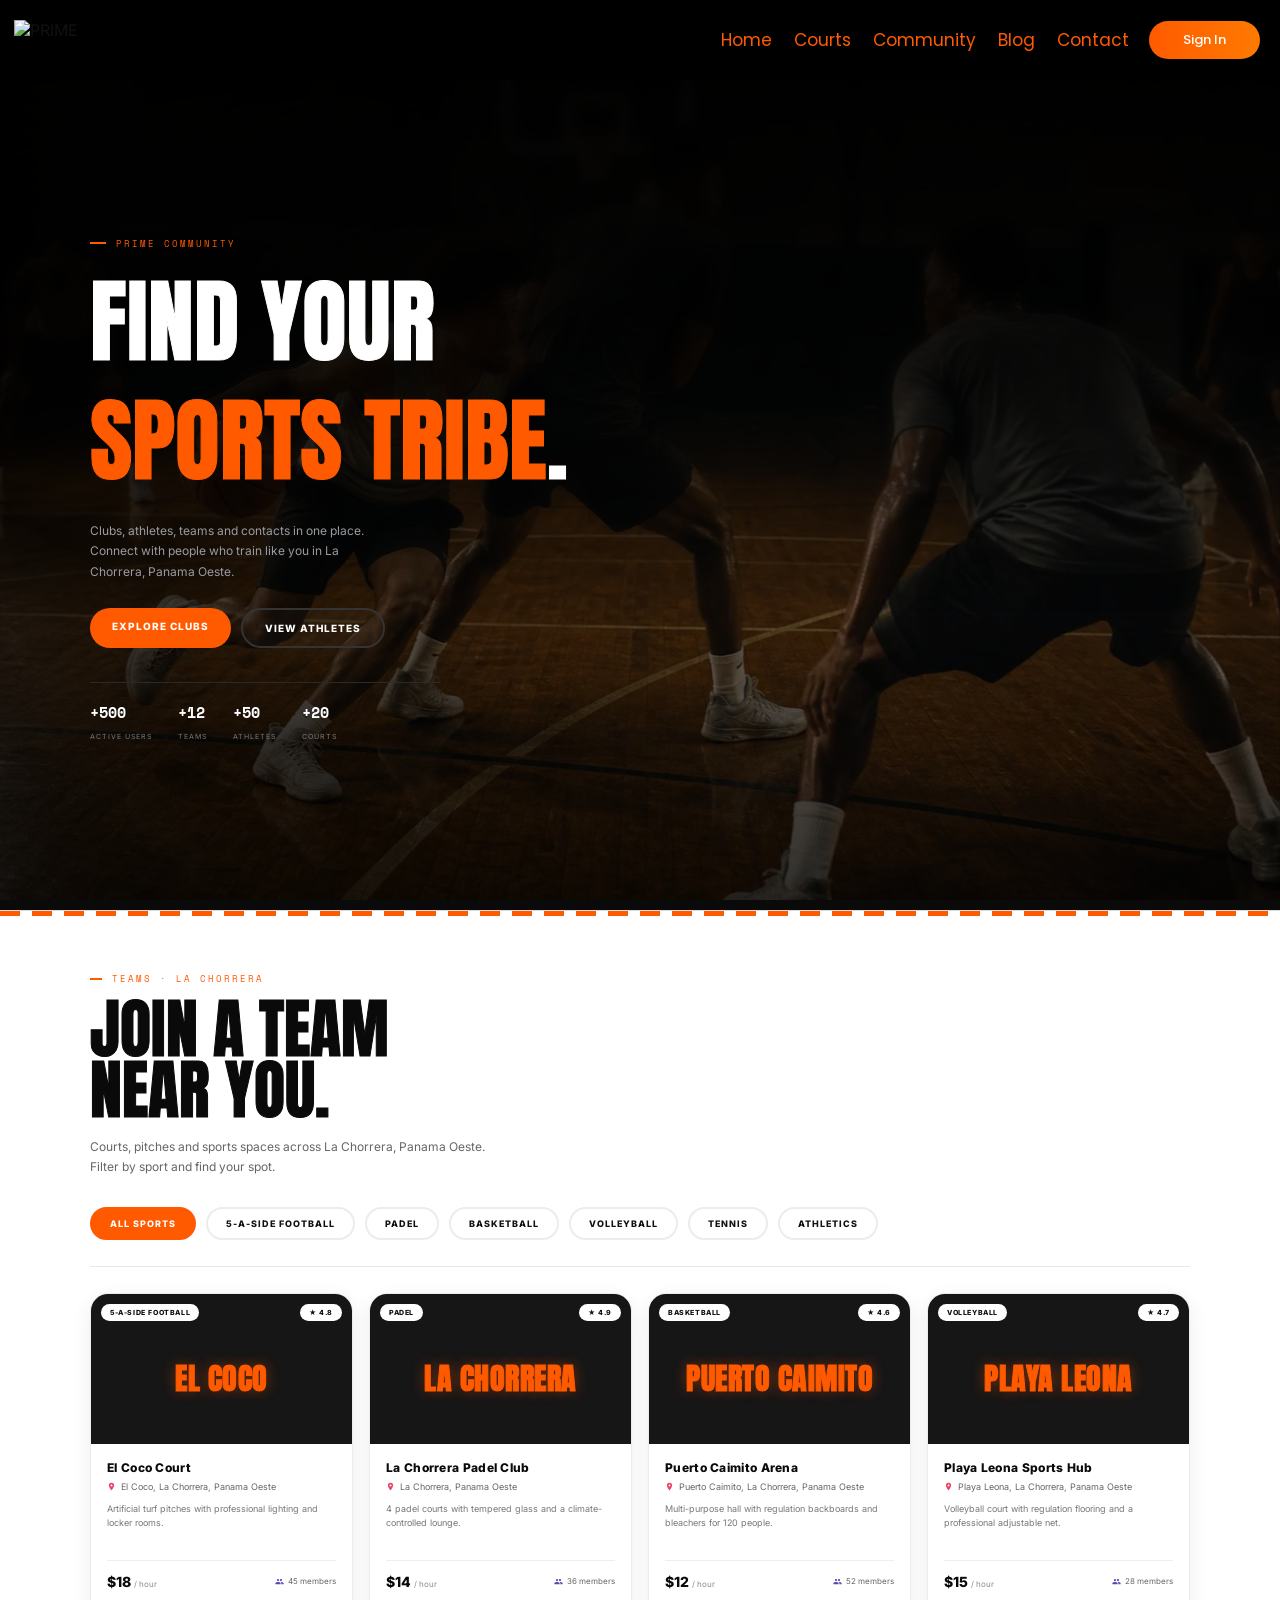
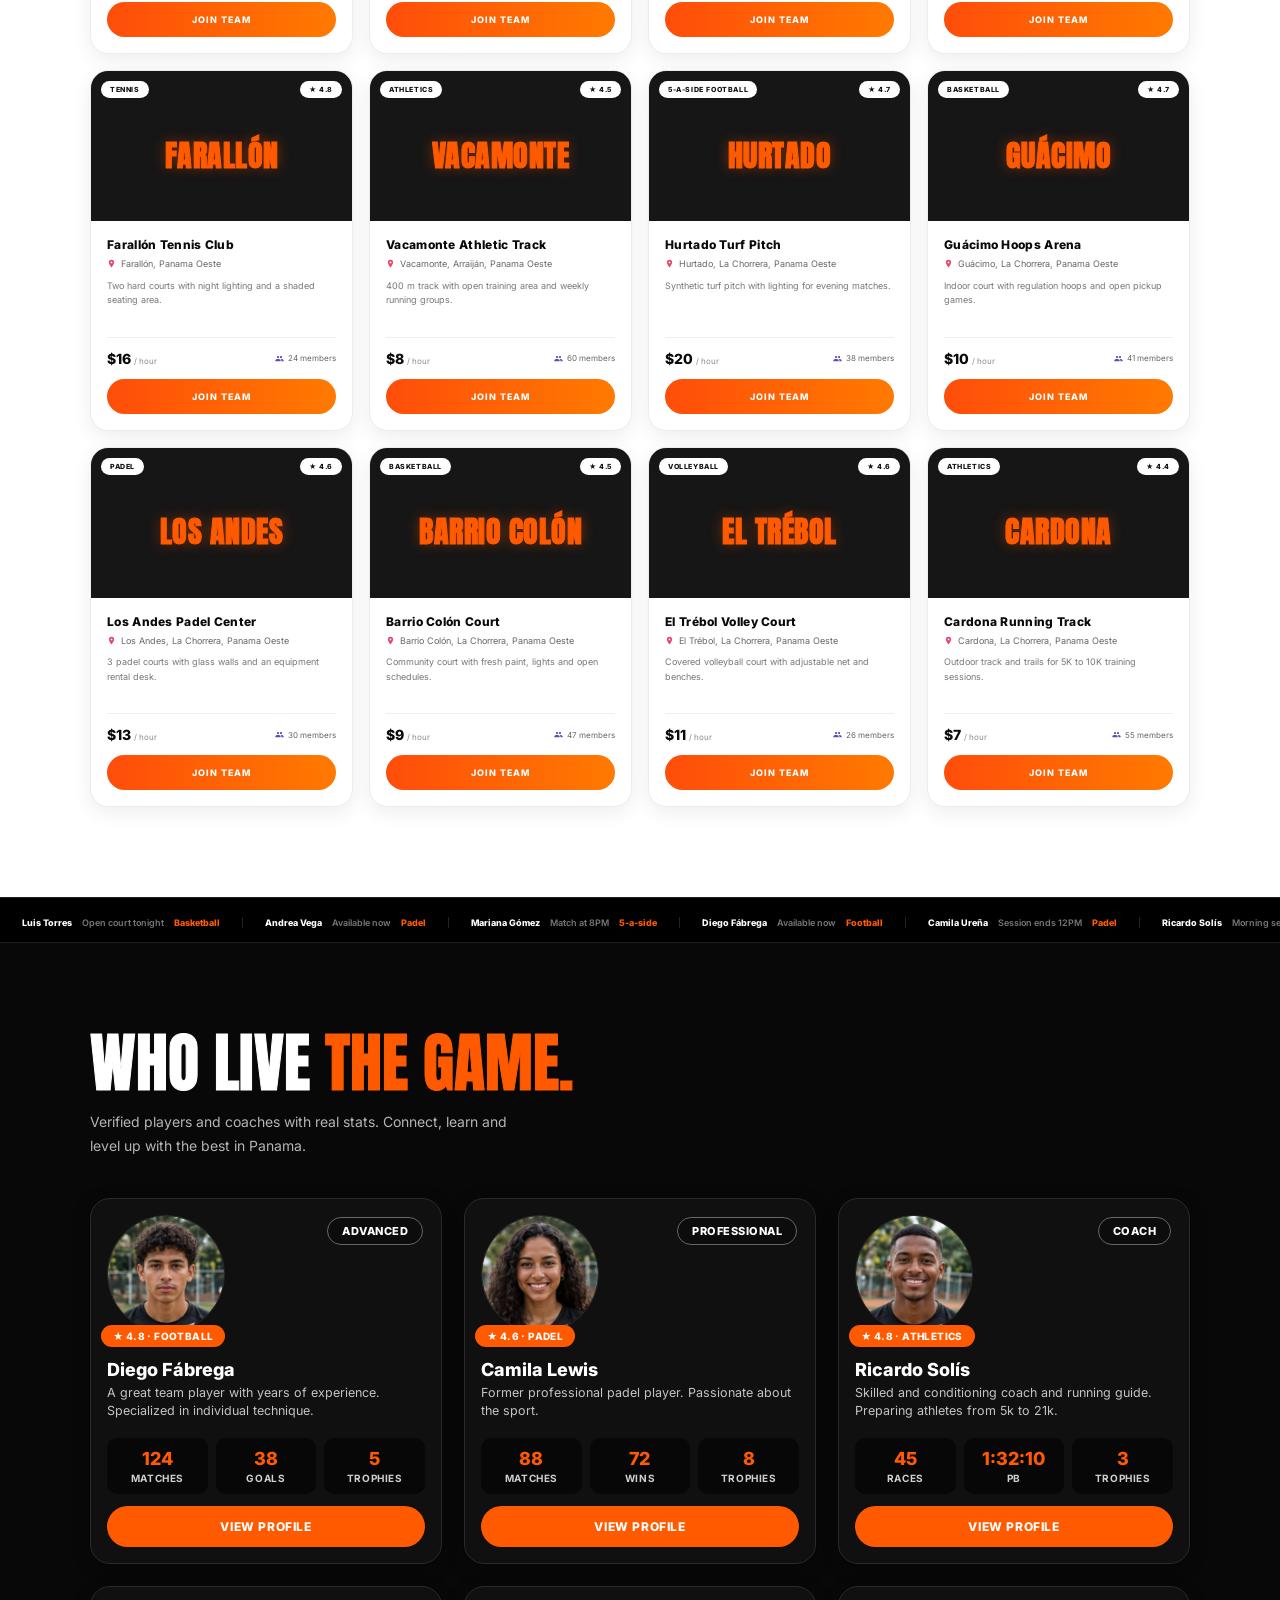
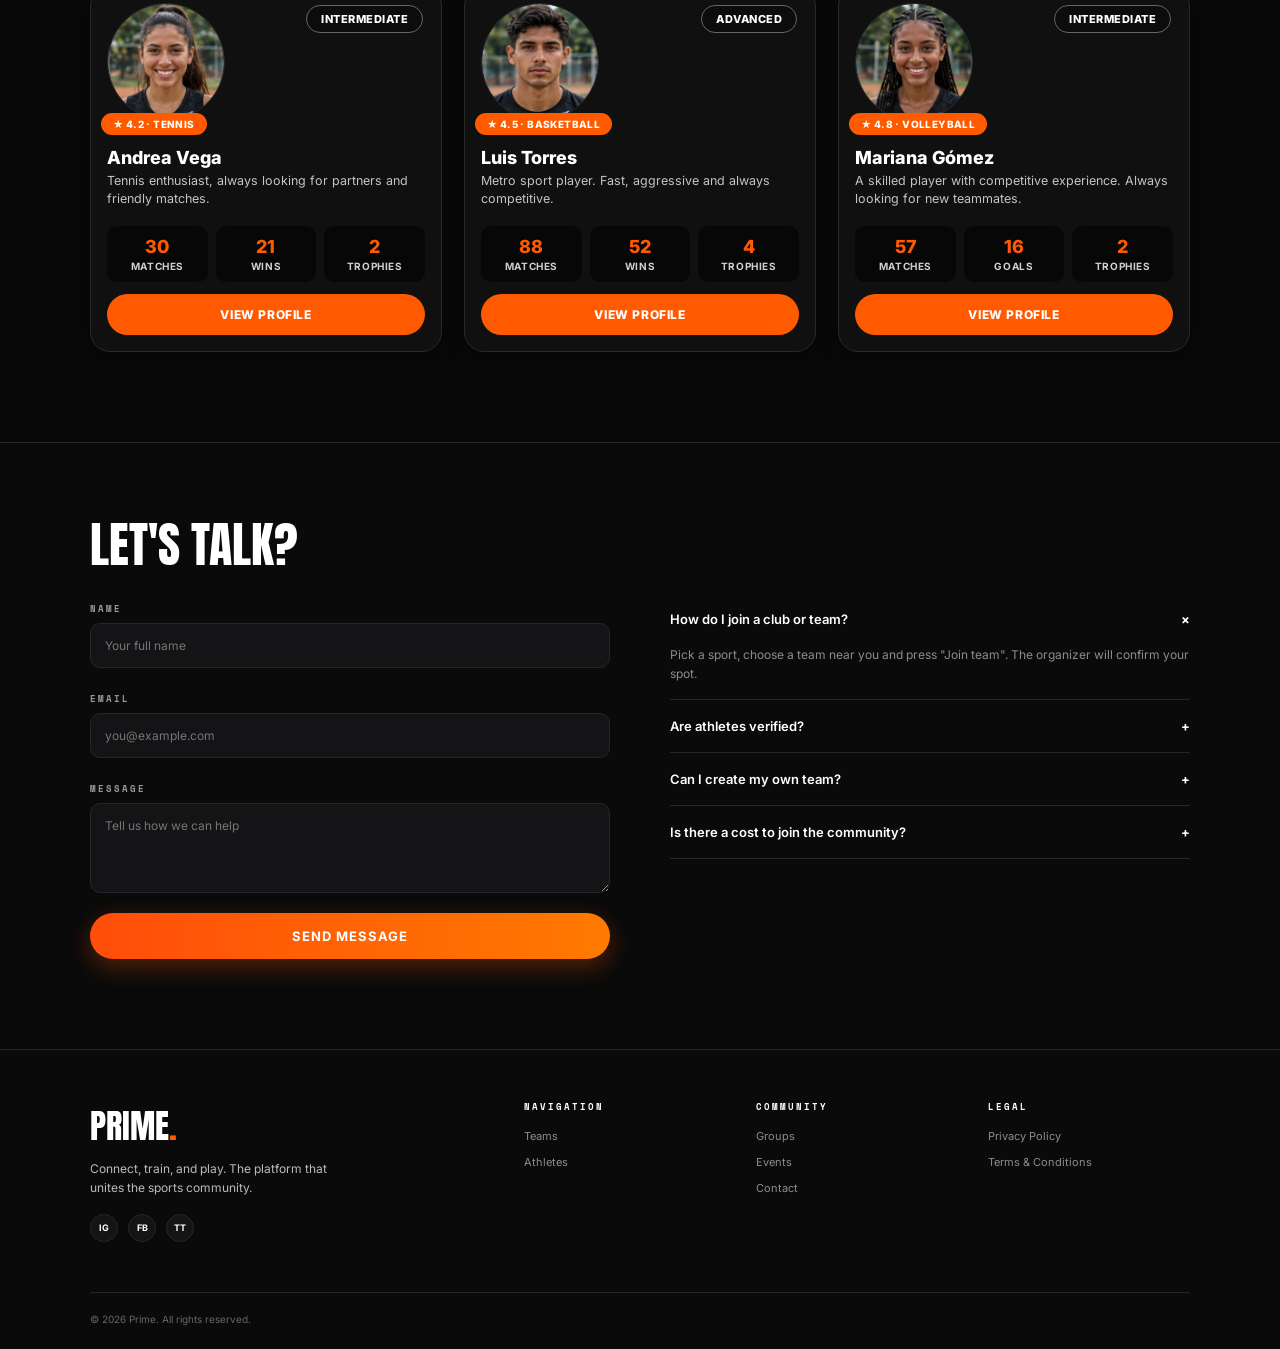
==== commit 0eff0c8c: "Add files via upload" ====
--- a/community.html
+++ b/community.html
@@ -295,9 +295,16 @@
 
   <!-- HERO -->
   <section id="sports-tribe" class="tribe">
+
+    <!-- IMAGEN DE FONDO (para cambiarla, edita el nombre del archivo) -->
+    <div class="tribe__bg" aria-hidden="true">
+      <div class="tribe__img" style="background-image:url('play.jpg.png')"></div>
+    </div>
+
     <div class="wrap">
       <p class="lbl">Prime Community</p>
       <h1>Find your<br><span>Sports tribe</span>.</h1>
+
       <p class="d">Clubs, athletes, teams and contacts in one place. Connect with people who train like you in La Chorrera, Panama Oeste.</p>
 
       <div class="cta">
@@ -487,69 +494,93 @@
   <!-- ATHLETES -->
   <section id="athletes" class="ath">
     <div class="wrap">
-      <p class="lbl">Athletes</p>
-      <h2>Meet the people<br>who live <span>the game.</span></h2>
+      <h2>Who live <span>the game.</span></h2>
       <p class="sub">Verified players and coaches with real stats. Connect, learn and level up with the best in Panama.</p>
 
+      <!-- Fotos de perfil: fotos: diego_fabrega.png, camila_lewis.png, ricardo_solis.png, andrea_vega.png, luis_torres.png, mariana_gomez.png -->
       <div class="ag">
 
         <article class="at">
-          <div class="aimg"><span class="lv">Advanced</span><div class="ph">DF</div><span class="rtg">★ 4.9 · Football</span></div>
+          <span class="lv">Advanced</span>
+          <div class="aimg">
+            <div class="ph"><img src="diego_fabrega.png" alt="Diego Fábrega" loading="lazy" onerror="this.remove()"></div>
+            <span class="rtg">★ 4.8 · Football</span>
+          </div>
           <div class="ain">
             <h3>Diego Fábrega</h3>
-            <p>8 years coaching youth teams. Specialist in individual technique.</p>
+            <p>A great team player with years of experience. Specialized in individual technique.</p>
             <div class="st"><div><b>124</b>Matches</div><div><b>38</b>Goals</div><div><b>5</b>Trophies</div></div>
-            <a href="#contact" class="vp">View profile</a>
+            <a href="#profile" class="vp" data-profile="diego">View profile</a>
           </div>
         </article>
 
         <article class="at">
-          <div class="aimg"><span class="lv">Professional</span><div class="ph">CU</div><span class="rtg">★ 5 · Padel</span></div>
+          <span class="lv">Professional</span>
+          <div class="aimg">
+            <div class="ph"><img src="camila_lewis.png" alt="Camila Lewis" loading="lazy" onerror="this.remove()"></div>
+            <span class="rtg">★ 4.6 · Padel</span>
+          </div>
           <div class="ain">
-            <h3>Camila Ureña</h3>
-            <p>Former professional padel player. Personalized lessons for all levels.</p>
-            <div class="st"><div><b>98</b>Matches</div><div><b>72</b>Wins</div><div><b>8</b>Trophies</div></div>
-            <a href="#contact" class="vp">View profile</a>
+            <h3>Camila Lewis</h3>
+            <p>Former professional padel player. Passionate about the sport.</p>
+            <div class="st"><div><b>88</b>Matches</div><div><b>72</b>Wins</div><div><b>8</b>Trophies</div></div>
+            <a href="#profile" class="vp" data-profile="camila">View profile</a>
           </div>
         </article>
 
         <article class="at">
-          <div class="aimg"><span class="lv">Coach</span><div class="ph">RS</div><span class="rtg">★ 4.8 · Athletics</span></div>
+          <span class="lv">Coach</span>
+          <div class="aimg">
+            <div class="ph"><img src="ricardo_solis.png" alt="Ricardo Solís" loading="lazy" onerror="this.remove()"></div>
+            <span class="rtg">★ 4.8 · Athletics</span>
+          </div>
           <div class="ain">
             <h3>Ricardo Solís</h3>
-            <p>Strength &amp; conditioning coach and running guide. Progressive plans from 5K to 21K.</p>
-            <div class="st"><div><b>45</b>Races</div><div><b>1:32:10</b>PR</div><div><b>3</b>Trophies</div></div>
-            <a href="#contact" class="vp">View profile</a>
+            <p>Skilled and conditioning coach and running guide. Preparing athletes from 5k to 21k.</p>
+            <div class="st"><div><b>45</b>Races</div><div><b>1:32:10</b>PB</div><div><b>3</b>Trophies</div></div>
+            <a href="#profile" class="vp" data-profile="ricardo">View profile</a>
           </div>
         </article>
 
         <article class="at">
-          <div class="aimg"><span class="lv">Intermediate</span><div class="ph">AV</div><span class="rtg">★ 4.7 · Padel</span></div>
+          <span class="lv">Intermediate</span>
+          <div class="aimg">
+            <div class="ph"><img src="andrea_vega.png" alt="Andrea Vega" loading="lazy" onerror="this.remove()"></div>
+            <span class="rtg">★ 4.2 · Tennis</span>
+          </div>
           <div class="ain">
             <h3>Andrea Vega</h3>
-            <p>Weekend padel player looking for partners and friendly matches.</p>
-            <div class="st"><div><b>36</b>Matches</div><div><b>21</b>Wins</div><div><b>2</b>Trophies</div></div>
-            <a href="#contact" class="vp">View profile</a>
+            <p>Tennis enthusiast, always looking for partners and friendly matches.</p>
+            <div class="st"><div><b>30</b>Matches</div><div><b>21</b>Wins</div><div><b>2</b>Trophies</div></div>
+            <a href="#profile" class="vp" data-profile="andrea">View profile</a>
           </div>
         </article>
 
         <article class="at">
-          <div class="aimg"><span class="lv">Advanced</span><div class="ph">LT</div><span class="rtg">★ 4.8 · Basketball</span></div>
+          <span class="lv">Advanced</span>
+          <div class="aimg">
+            <div class="ph"><img src="luis_torres.png" alt="Luis Torres" loading="lazy" onerror="this.remove()"></div>
+            <span class="rtg">★ 4.5 · Basketball</span>
+          </div>
           <div class="ain">
             <h3>Luis Torres</h3>
-            <p>Match organizer. Runs open games and pickup tournaments every week.</p>
+            <p>Metro sport player. Fast, aggressive and always competitive.</p>
             <div class="st"><div><b>88</b>Matches</div><div><b>52</b>Wins</div><div><b>4</b>Trophies</div></div>
-            <a href="#contact" class="vp">View profile</a>
+            <a href="#profile" class="vp" data-profile="luis">View profile</a>
           </div>
         </article>
 
         <article class="at">
-          <div class="aimg"><span class="lv">Intermediate</span><div class="ph">MG</div><span class="rtg">★ 4.7 · Football</span></div>
+          <span class="lv">Intermediate</span>
+          <div class="aimg">
+            <div class="ph"><img src="mariana_gomez.png" alt="Mariana Gómez" loading="lazy" onerror="this.remove()"></div>
+            <span class="rtg">★ 4.8 · Volleyball</span>
+          </div>
           <div class="ain">
             <h3>Mariana Gómez</h3>
-            <p>5-a-side player and team captain. Always looking for new teammates.</p>
-            <div class="st"><div><b>57</b>Matches</div><div><b>19</b>Goals</div><div><b>2</b>Trophies</div></div>
-            <a href="#contact" class="vp">View profile</a>
+            <p>A skilled player with competitive experience. Always looking for new teammates.</p>
+            <div class="st"><div><b>57</b>Matches</div><div><b>16</b>Goals</div><div><b>2</b>Trophies</div></div>
+            <a href="#profile" class="vp" data-profile="mariana">View profile</a>
           </div>
         </article>
 
@@ -643,6 +674,22 @@
     <div class="cp">© 2026 Prime. All rights reserved.</div>
   </div>
 </footer>
+
+<!-- PROFILE DRAWER (panel lateral de VIEW PROFILE) -->
+<aside class="cp-prof" id="profilePanel" aria-hidden="true" aria-label="Athlete profile">
+  <header class="cp-prof__head" id="profileHead">
+    <div class="cp-prof__avatar" id="profileAvatar"></div>
+    <div class="cp-prof__id">
+      <h2 class="cp-prof__name" id="profileName">Profile</h2>
+      <div class="cp-prof__tags">
+        <span class="cp-prof__lv" id="profileLevel"></span>
+        <span class="cp-prof__rt" id="profileRating"></span>
+      </div>
+    </div>
+    <button type="button" class="cp-prof__close" id="profileClose" aria-label="Close profile">×</button>
+  </header>
+  <div class="cp-prof__body" id="profileBody"></div>
+</aside>
 
 <!-- REGISTRATION MODAL -->
 <div
@@ -804,6 +851,445 @@
   }
 
   /* ==========================================
+     PROFILE DRAWER (VIEW PROFILE)
+     ========================================== */
+  const profilePanel = document.getElementById("profilePanel");
+  const profileBody = document.getElementById("profileBody");
+  const profileClose = document.getElementById("profileClose");
+  const profileAvatar = document.getElementById("profileAvatar");
+  const profileName = document.getElementById("profileName");
+  const profileLevel = document.getElementById("profileLevel");
+  const profileRating = document.getElementById("profileRating");
+
+  // Datos completos de cada perfil (correo, teléfono, reseñas y tarifa de ejemplo: cámbialos por los reales).
+  const FULL_PROFILES = {
+    diego: {
+      about: "8 years coaching youth teams. Specialist in individual technique.",
+      performance: [
+        ["Overall Rating", 4.9],
+        ["Coaching Quality", 5.0],
+        ["Communication", 4.7],
+        ["Value for Money", 4.8]
+      ],
+      specialties: ["Shooting Technique", "Tactical Awareness", "Youth Development"],
+      reviews: [
+        { name: "Carlos M.", date: "2 weeks ago", win: "Shooting accuracy +32%", text: "Diego transformed my son's technique in just 3 months." },
+        { name: "Sofía R.", date: "1 month ago", win: "Made the U-15 squad", text: "Professional, punctual and genuinely cares about progress." },
+        { name: "James T.", date: "2 months ago", win: "First trophy win", text: "Great tactical mind. Sometimes sessions run long but it's worth it." }
+      ],
+      contact: {
+        email: "diego.fabrega@primecoach.io",
+        phone: "+507 6000-1245",
+        place: "La Chorrera, Panama Oeste",
+        hours: "Mon–Fri · 4PM–9PM"
+      },
+      rate: { price: "$45", unit: "/ session" }
+    },
+    camila: {
+      about: "Former professional padel player. Personalized lessons for all levels, from first serve to match play.",
+      performance: [
+        ["Overall Rating", 4.6],
+        ["Coaching Quality", 4.8],
+        ["Communication", 4.5],
+        ["Value for Money", 4.4]
+      ],
+      specialties: ["Bandeja & Víbora", "Court Positioning", "Match Strategy"],
+      reviews: [
+        { name: "Valeria P.", date: "1 week ago", win: "Won her first club tournament", text: "Camila explains every shot clearly and makes training fun." },
+        { name: "Marcos D.", date: "3 weeks ago", win: "Improved serve consistency", text: "Patient, organized and very professional on court." },
+        { name: "Elena S.", date: "2 months ago", win: "Reached intermediate level", text: "Great drills. I just wish her schedule had more open slots." }
+      ],
+      contact: {
+        email: "camila.lewis@primecoach.io",
+        phone: "+507 6000-3318",
+        place: "La Chorrera, Panama Oeste",
+        hours: "Tue–Sat · 5PM–9PM"
+      },
+      rate: { price: "$40", unit: "/ session" }
+    },
+    ricardo: {
+      about: "Strength and conditioning coach and running guide. Preparing athletes from 5K to 21K.",
+      performance: [
+        ["Overall Rating", 4.8],
+        ["Coaching Quality", 4.9],
+        ["Communication", 4.6],
+        ["Value for Money", 4.7]
+      ],
+      specialties: ["Endurance Training", "Strength & Conditioning", "Race Preparation"],
+      reviews: [
+        { name: "Andrés V.", date: "2 weeks ago", win: "Half marathon PB 1:48", text: "Ricardo's plan took me from 5K to 21K without a single injury." },
+        { name: "Karla B.", date: "1 month ago", win: "Cut 4 minutes off her 10K", text: "Clear weekly plans and always available for questions." },
+        { name: "Tomás L.", date: "3 months ago", win: "Finished his first 21K", text: "Demanding sessions, but you can feel the progress every week." }
+      ],
+      contact: {
+        email: "ricardo.solis@primecoach.io",
+        phone: "+507 6000-7742",
+        place: "Vacamonte, Panama Oeste",
+        hours: "Mon–Sat · 5AM–8AM"
+      },
+      rate: { price: "$35", unit: "/ session" }
+    },
+    andrea: {
+      about: "Tennis enthusiast, always looking for partners and friendly matches. Happy to rally, train and share court time.",
+      performance: [
+        ["Overall Rating", 4.2],
+        ["Coaching Quality", 4.3],
+        ["Communication", 4.6],
+        ["Value for Money", 4.5]
+      ],
+      specialties: ["Baseline Rallies", "Doubles Play", "Friendly Matches"],
+      reviews: [
+        { name: "Pablo G.", date: "1 week ago", win: "Found a weekly rally partner", text: "Always on time and a very fun player to train with." },
+        { name: "Natalia C.", date: "3 weeks ago", win: "Won her first doubles match", text: "Andrea organizes friendly matches that actually start on time." },
+        { name: "Ricardo A.", date: "2 months ago", win: "Improved his backhand", text: "Great energy and very encouraging. Still growing as a coach." }
+      ],
+      contact: {
+        email: "andrea.vega@primecoach.io",
+        phone: "+507 6000-5190",
+        place: "Farallón, Panama Oeste",
+        hours: "Mon–Thu · 6PM–9PM"
+      },
+      rate: { price: "$20", unit: "/ session" }
+    },
+    luis: {
+      about: "Metro sport player. Fast, aggressive and always competitive. Runs open games and pickup sessions every week.",
+      performance: [
+        ["Overall Rating", 4.5],
+        ["Coaching Quality", 4.6],
+        ["Communication", 4.3],
+        ["Value for Money", 4.7]
+      ],
+      specialties: ["Fast Break Offense", "Defensive Pressure", "Pickup Game Organizing"],
+      reviews: [
+        { name: "Jorge R.", date: "2 weeks ago", win: "Improved his jump shot", text: "Luis pushes you hard in every drill. Intense, but fair." },
+        { name: "Daniela M.", date: "1 month ago", win: "Joined a league team", text: "Great at reading the game and explaining positioning." },
+        { name: "Marco T.", date: "2 months ago", win: "Won the pickup tournament", text: "The open games with Luis are the best organized in town." }
+      ],
+      contact: {
+        email: "luis.torres@primecoach.io",
+        phone: "+507 6000-2863",
+        place: "Puerto Caimito, Panama Oeste",
+        hours: "Mon–Fri · 6PM–9PM"
+      },
+      rate: { price: "$30", unit: "/ session" }
+    },
+    mariana: {
+      about: "A skilled player with competitive experience. Always looking for new teammates and happy to help beginners.",
+      performance: [
+        ["Overall Rating", 4.8],
+        ["Coaching Quality", 4.7],
+        ["Communication", 4.9],
+        ["Value for Money", 4.6]
+      ],
+      specialties: ["Setting & Passing", "Team Communication", "Beach Volleyball"],
+      reviews: [
+        { name: "Gabriela F.", date: "3 days ago", win: "Made her first team", text: "Mariana makes every beginner feel welcome on the court." },
+        { name: "Esteban R.", date: "1 month ago", win: "Improved serve accuracy", text: "Clear feedback and great energy at every practice." },
+        { name: "Isabel K.", date: "2 months ago", win: "Won a beach tournament", text: "Organized and supportive. Sessions sometimes start a few minutes late." }
+      ],
+      contact: {
+        email: "mariana.gomez@primecoach.io",
+        phone: "+507 6000-9421",
+        place: "Playa Leona, Panama Oeste",
+        hours: "Wed–Sun · 4PM–8PM"
+      },
+      rate: { price: "$25", unit: "/ session" }
+    }
+  };
+
+  const esc = value => String(value).replace(/[&<>"']/g, ch => ({
+    "&": "&amp;", "<": "&lt;", ">": "&gt;", '"': "&quot;", "'": "&#39;"
+  }[ch]));
+
+  const icon = path =>
+    '<svg class="cp-ico" viewBox="0 0 24 24" fill="none" stroke="currentColor" stroke-width="2" stroke-linecap="round" stroke-linejoin="round" aria-hidden="true">' + path + '</svg>';
+
+  const ICONS = {
+    mail: '<rect x="3" y="5" width="18" height="14" rx="2"/><path d="m3 7 9 6 9-6"/>',
+    phone: '<path d="M5 4h4l2 5-2.5 1.5a11 11 0 0 0 5 5L15 13l5 2v4a2 2 0 0 1-2 2A16 16 0 0 1 3 6a2 2 0 0 1 2-2z"/>',
+    pin: '<path d="M12 21s7-6.2 7-11a7 7 0 0 0-14 0c0 4.8 7 11 7 11z"/><circle cx="12" cy="10" r="2.5"/>',
+    clock: '<circle cx="12" cy="12" r="9"/><path d="M12 7v5l3 2"/>',
+    trophy: '<path d="M8 4h8v5a4 4 0 0 1-8 0V4zM8 6H4v1a4 4 0 0 0 4 4M16 6h4v1a4 4 0 0 1-4 4M12 13v4M8 21h8M9.5 17h5"/>',
+    send: '<path d="M22 2 11 13M22 2l-7 20-4-9-9-4 20-7z"/>'
+  };
+
+  function readCard(card) {
+    const img = card.querySelector(".ph img");
+    return {
+      name: card.querySelector(".ain h3").textContent.trim(),
+      level: card.querySelector(".lv").textContent.trim(),
+      rating: card.querySelector(".rtg").textContent.trim(),
+      desc: card.querySelector(".ain p").textContent.trim(),
+      photo: img ? img.getAttribute("src") : "",
+      stats: Array.from(card.querySelectorAll(".st > div")).map(box => {
+        const value = box.querySelector("b").textContent.trim();
+        return [value, box.textContent.trim().slice(value.length).trim()];
+      })
+    };
+  }
+
+  const section = (title, inner) =>
+    '<section class="cp-prof__sec"><h3 class="cp-prof__h">' + title + '</h3>' + inner + '</section>';
+
+  function buildProfile(info, extra) {
+    const first = info.name.split(" ")[0];
+    let html = section("About", '<p class="cp-prof__about">' + esc(extra ? extra.about : info.desc) + '</p>');
+
+    if (extra) {
+      html += section("Performance", '<div class="cp-perf">' + extra.performance.map(([label, value]) =>
+        '<div><div class="cp-perf__row"><span>' + esc(label) + '</span><b>' + value.toFixed(1) + '</b></div>' +
+        '<div class="cp-bar"><i style="width:' + (value / 5 * 100) + '%"></i></div></div>'
+      ).join("") + '</div>');
+
+      html += section("Specialties", '<div class="cp-chips">' +
+        extra.specialties.map(item => '<span class="cp-chip">' + esc(item) + '</span>').join("") + '</div>');
+    }
+
+    html += section("Career Stats", '<div class="cp-stats">' + info.stats.map(([value, label]) =>
+      '<div class="cp-stat"><b>' + esc(value) + '</b><span>' + esc(label) + '</span></div>'
+    ).join("") + '</div>');
+
+    if (extra) {
+      html += section("Field Notes · " + extra.reviews.length + " Reviews", extra.reviews.map(review =>
+        '<article class="cp-rev">' +
+          '<div class="cp-rev__top"><b>' + esc(review.name) + '</b><span>' + esc(review.date) + '</span></div>' +
+          '<div class="cp-rev__stars" role="img" aria-label="5 out of 5 stars">★★★★★</div>' +
+          '<p class="cp-rev__win">' + icon(ICONS.trophy) + '<span>' + esc(review.win) + '</span></p>' +
+          '<p class="cp-rev__text">“' + esc(review.text) + '”</p>' +
+        '</article>'
+      ).join(""));
+
+      const c = extra.contact;
+      const rows = [
+        [ICONS.mail, '<a href="mailto:' + esc(c.email) + '">' + esc(c.email) + '</a>'],
+        [ICONS.phone, '<a href="tel:' + esc(c.phone.replace(/[^\d+]/g, "")) + '">' + esc(c.phone) + '</a>'],
+        [ICONS.pin, esc(c.place)],
+        [ICONS.clock, esc(c.hours)]
+      ];
+      html += section("Contact", '<ul class="cp-contact">' +
+        rows.map(([ic, text]) => '<li>' + icon(ic) + '<span>' + text + '</span></li>').join("") + '</ul>');
+
+      html += section("Session Rate",
+        '<p class="cp-rate"><b>' + esc(extra.rate.price) + '</b> <span>' + esc(extra.rate.unit) + '</span></p>');
+    }
+
+    html +=
+      '<form class="cp-msg-form" novalidate>' +
+        '<div class="cp-msg">' +
+          '<label class="cp-sr" for="profileMsg">Message</label>' +
+          '<input id="profileMsg" class="cp-msg__input" type="text" maxlength="500" autocomplete="off" placeholder="Quick message to ' + esc(first) + '...">' +
+          '<button type="submit" class="cp-msg__send" aria-label="Send message">' + icon(ICONS.send) + '</button>' +
+        '</div>' +
+        '<div class="cp-who" hidden>' +
+          '<label class="cp-sr" for="profileSenderName">Your name</label>' +
+          '<input id="profileSenderName" class="cp-msg__input" type="text" maxlength="100" autocomplete="name" placeholder="Your name">' +
+          '<label class="cp-sr" for="profileSenderEmail">Your email</label>' +
+          '<input id="profileSenderEmail" class="cp-msg__input" type="email" maxlength="254" autocomplete="email" placeholder="Your email">' +
+        '</div>' +
+      '</form>' +
+      '<p class="cp-msg__notice" id="profileNotice" aria-live="polite"></p>' +
+      '<button type="button" class="cp-session">Secure session</button>';
+
+    return html;
+  }
+
+  let activeCard = null;
+  let activeTrigger = null;
+  let activeFirstName = "";
+  let activeName = "";
+  let requestKind = "message";
+  let profileSending = false;
+
+  function syncProfileTop() {
+    const header = document.querySelector(".hd");
+    const bottom = header ? Math.max(0, Math.round(header.getBoundingClientRect().bottom)) : 0;
+    profilePanel.style.setProperty("--cp-top", bottom + "px");
+  }
+
+  function openProfile(trigger) {
+    const card = trigger.closest(".at");
+    if (!card) return;
+
+    const info = readCard(card);
+    activeFirstName = info.name.split(" ")[0];
+    activeName = info.name;
+    requestKind = "message";
+    profileSending = false;
+
+    profileAvatar.innerHTML = info.photo
+      ? '<img src="' + esc(info.photo) + '" alt="" onerror="this.remove()">'
+      : "";
+    profileName.textContent = info.name;
+    profileLevel.textContent = info.level;
+    profileRating.textContent = info.rating;
+
+    profileBody.innerHTML = buildProfile(info, FULL_PROFILES[trigger.dataset.profile]);
+    profileBody.scrollTop = 0;
+
+    if (activeCard) activeCard.classList.remove("is-active");
+    activeCard = card;
+    activeTrigger = trigger;
+    card.classList.add("is-active");
+
+    syncProfileTop();
+    profilePanel.classList.add("is-open");
+    profilePanel.setAttribute("aria-hidden", "false");
+    document.body.classList.add("cp-prof-open");
+    profileClose.focus({ preventScroll: true });
+
+    setTimeout(() => card.scrollIntoView({ block: "nearest", behavior: "smooth" }), 320);
+  }
+
+  function closeProfile(restoreFocus = true) {
+    profilePanel.classList.remove("is-open");
+    profilePanel.setAttribute("aria-hidden", "true");
+    document.body.classList.remove("cp-prof-open");
+
+    if (activeCard) activeCard.classList.remove("is-active");
+    activeCard = null;
+
+    if (restoreFocus && activeTrigger) activeTrigger.focus({ preventScroll: true });
+    activeTrigger = null;
+  }
+
+  const profileGrid = document.querySelector("#athletes .ag");
+
+  if (profileGrid) {
+    profileGrid.addEventListener("click", event => {
+      const trigger = event.target.closest(".vp[data-profile]");
+      if (!trigger) return;
+      event.preventDefault();
+      openProfile(trigger);
+    });
+  }
+
+  profileClose.addEventListener("click", () => closeProfile());
+
+  function setProfileNotice(text, type = "") {
+    const notice = document.getElementById("profileNotice");
+    if (!notice) return;
+    notice.textContent = text;
+    notice.className = "cp-msg__notice" + (type ? " " + type : "");
+  }
+
+  // Envía el mensaje (o la solicitud de sesión) a Supabase, tabla profile_messages.
+  profileBody.addEventListener("submit", async event => {
+    event.preventDefault();
+    if (profileSending) return;
+
+    const input = profileBody.querySelector("#profileMsg");
+    const who = profileBody.querySelector(".cp-who");
+    const nameInput = profileBody.querySelector("#profileSenderName");
+    const emailInput = profileBody.querySelector("#profileSenderEmail");
+    const sendButton = profileBody.querySelector(".cp-msg__send");
+    const text = input.value.trim();
+
+    if (!text) {
+      setProfileNotice("Write a message first.", "err");
+      input.focus();
+      return;
+    }
+
+    // Primer toque: pedimos nombre y correo para que puedan responder.
+    if (who.hidden) {
+      who.hidden = false;
+      setProfileNotice("Add your name and email so " + activeFirstName + " can reply.");
+      nameInput.focus();
+      return;
+    }
+
+    const senderName = nameInput.value.trim();
+    const senderEmail = emailInput.value.trim().toLowerCase();
+
+    if (senderName.length < 2) {
+      setProfileNotice("Please enter your name.", "err");
+      nameInput.focus();
+      return;
+    }
+
+    if (!senderEmail || !emailInput.checkValidity()) {
+      setProfileNotice("Please enter a valid email.", "err");
+      emailInput.focus();
+      return;
+    }
+
+    if (!db) {
+      setProfileNotice("Could not connect. Check your internet and reload the page.", "err");
+      return;
+    }
+
+    profileSending = true;
+    sendButton.disabled = true;
+    setProfileNotice("Sending...");
+
+    try {
+      const { error } = await db.from("profile_messages").insert({
+        athlete: activeName,
+        kind: requestKind,
+        sender_name: senderName,
+        sender_email: senderEmail,
+        message: text
+      });
+
+      if (error) {
+        console.error("Profile message error:", error);
+        setProfileNotice("We couldn't send your message. Please try again in a moment.", "err");
+      } else {
+        const wasSession = requestKind === "session";
+        input.value = "";
+        nameInput.value = "";
+        emailInput.value = "";
+        who.hidden = true;
+        requestKind = "message";
+        setProfileNotice(
+          wasSession
+            ? "Session request sent to " + activeFirstName + ". They will reply to your email."
+            : "Message sent to " + activeFirstName + ". They will reply to your email.",
+          "ok"
+        );
+      }
+    } catch (error) {
+      console.error("Profile message error:", error);
+      setProfileNotice("Could not connect. Check your internet and try again.", "err");
+    }
+
+    profileSending = false;
+    sendButton.disabled = false;
+  });
+
+  // SECURE SESSION: prepara una solicitud de sesión (pide nombre y correo y se envía igual que un mensaje).
+  profileBody.addEventListener("click", event => {
+    if (!event.target.closest(".cp-session")) return;
+
+    const input = profileBody.querySelector("#profileMsg");
+    const who = profileBody.querySelector(".cp-who");
+
+    requestKind = "session";
+    if (!input.value.trim()) input.value = "I'd like to secure a session.";
+    who.hidden = false;
+    setProfileNotice("Add your name and email, then press send to request a session with " + activeFirstName + ".");
+    profileBody.querySelector("#profileSenderName").focus();
+  });
+
+  document.addEventListener("keydown", event => {
+    if (
+      event.key === "Escape" &&
+      profilePanel.classList.contains("is-open") &&
+      !document.getElementById("registrationOverlay").classList.contains("is-open")
+    ) {
+      closeProfile();
+    }
+  });
+
+  window.addEventListener("scroll", () => {
+    if (profilePanel.classList.contains("is-open")) syncProfileTop();
+  }, { passive: true });
+
+  window.addEventListener("resize", () => {
+    if (profilePanel.classList.contains("is-open")) syncProfileTop();
+  });
+
+  /* ==========================================
      SUPABASE CONNECTION (registrations)
      ========================================== */
   const SUPABASE_URL = "https://wpxubughlgccoazfbazh.supabase.co";
--- a/style.css
+++ b/style.css
@@ -77,7 +77,7 @@
 .blog{padding:90px 0;text-align:center}
 .blog h2{font:800 clamp(28px,5vw,40px) Inter;text-transform:none;letter-spacing:-.5px;margin-bottom:34px}
 .bc{max-width:330px;margin:auto;text-align:left;background:#fff;border-radius:18px;overflow:hidden;box-shadow:0 8px 28px rgba(0,0,0,.1)}
-.bc .im{height:210px;background:url("images/blog.jpg") center/cover}
+.bc .im{height:210px;background:url("blog.jpg") center/cover}
 .bc .in{padding:20px}.bc .k{color:var(--o);font-weight:700;font-size:10px;letter-spacing:1px}
 .bc h3{font-size:16px;margin:8px 0 4px}.bc small{color:#888;font-size:11px}
 .bc a{display:block;margin-top:18px}
@@ -188,4 +188,38 @@
 /* ===== Sesión iniciada ===== */
 .prime-toast{position:fixed;top:96px;left:50%;transform:translate(-50%,-20px);z-index:400;display:flex;align-items:center;gap:8px;max-width:90vw;background:#111;color:#fff;border:1px solid var(--o);border-radius:16px;padding:14px 22px;font:600 14px Poppins,Inter,sans-serif;box-shadow:0 12px 40px rgba(255,90,0,.3);opacity:0;transition:opacity .35s,transform .35s}
 .prime-toast.show{opacity:1;transform:translate(-50%,0)}
-.prime-toast b{color:var(--o)}+.prime-toast b{color:var(--o)}
+
+/* ============ PRIME · solo movimiento (no cambia el diseño) ============ */
+:root{--ease:cubic-bezier(.22,.8,.24,1)}
+
+/* Entrada del hero */
+.hero .lbl,.hero h1,.hero p.d,.hero .stats{opacity:0;transform:translateY(28px);animation:up .9s var(--ease) forwards}
+.hero .lbl{animation-delay:.1s}.hero h1{animation-delay:.25s}.hero p.d{animation-delay:.45s}.hero .stats{animation-delay:.6s}
+@keyframes up{to{opacity:1;transform:none}}
+
+/* Aparecer al hacer scroll */
+.js .rv{opacity:0;transform:translateY(36px);transition:opacity .8s var(--ease),transform .8s var(--ease);transition-delay:var(--d,0s)}
+.js .rv.in{opacity:1;transform:none}
+
+/* Tarjetas: solo se elevan al pasar el mouse */
+.cc,.pc,.gc,.tc,.bc{transition:transform .4s var(--ease),box-shadow .4s var(--ease)}
+.cc:hover,.tc:hover,.bc:hover{transform:translateY(-8px);box-shadow:0 20px 40px rgba(0,0,0,.14)}
+.pc:hover,.gc:hover{transform:translateY(-6px);box-shadow:0 18px 40px rgba(255,90,0,.12)}
+.cc .im,.bc .im{transition:transform .8s var(--ease)}
+.cc,.bc{overflow:hidden}
+.cc:hover .im,.bc:hover .im{transform:scale(1.06)}
+
+/* Botones */
+.btn,.cm-btn,.map,.si{transition:transform .25s var(--ease),box-shadow .25s,filter .25s}
+.btn:hover,.cm-btn:hover,.map:hover,.si:hover{transform:translateY(-2px)}
+.btn:active,.cm-btn:active{transform:scale(.98)}
+
+/* FAQ con apertura suave */
+.q p{display:block;max-height:0;overflow:hidden;padding-bottom:0;opacity:0;transition:max-height .5s var(--ease),opacity .4s,padding .4s}
+.q.open p{max-height:200px;opacity:1;padding-bottom:16px}
+
+@media(prefers-reduced-motion:reduce){
+  *,*:before,*:after{animation:none!important;transition:none!important}
+  .js .rv,.hero .lbl,.hero h1,.hero p.d,.hero .stats{opacity:1;transform:none}
+}
--- a/community.css
+++ b/community.css
@@ -12,16 +12,32 @@
 .tribe .wrap{position:relative;z-index:1}
 .tribe .lbl{font-size:9px;letter-spacing:2px;margin-bottom:12px}
 .tribe .lbl:before{width:16px}
-.tribe h1{font-size:clamp(56px,8.4vw,92px);letter-spacing:0;line-height:.9;margin:0 0 20px;color:#fff;-webkit-text-stroke:1px currentColor}
+.tribe h1{font-size:clamp(56px,8.4vw,92px);letter-spacing:0;line-height:1.3;margin:0 0 20px;color:#fff;-webkit-text-stroke:1px currentColor}
 .tribe h1 span{color:var(--o)}
 .tribe .d{max-width:290px;font-size:12px;line-height:1.7;color:#9a9aa0;margin-bottom:26px}
 .cta{display:flex;gap:10px;flex-wrap:wrap;margin-bottom:34px}
-.cbtn{display:inline-block;padding:12px 22px;border-radius:30px;font-weight:800;font-size:10px;letter-spacing:1px;text-transform:uppercase;background:var(--o);color:#fff;box-shadow:0 0 22px rgba(255,90,0,.55)}
+.cbtn{display:inline-block;padding:12px 22px;border-radius:30px;font-weight:800;font-size:10px;letter-spacing:1px;text-transform:uppercase;background:var(--o);color:#fff}
 .cbtn.ghost{background:rgba(255,255,255,.02);border:2px solid #333;box-shadow:none}
 .cbtn.ghost:hover{border-color:var(--o);color:var(--o)}
 .tribe .stats{max-width:350px;gap:26px;border-top:1px solid #2a2a2a;padding-top:18px}
 .tribe .stats .num{font:700 15px "Space Mono",monospace;letter-spacing:0;color:#fff}
 .tribe .stats small{font-size:7px;letter-spacing:1px;text-transform:uppercase;color:#777}
+
+/* ===== HERO IMAGEN DE FONDO ===== */
+.tribe__bg{position:absolute;inset:0;z-index:0;overflow:hidden;background:#0a0a0a}
+.tribe__img{position:absolute;inset:0;z-index:0;background-size:cover;background-position:center;background-repeat:no-repeat;transform-origin:center;animation:tribeZoom 22s ease-in-out infinite alternate;will-change:transform}
+@keyframes tribeZoom{
+  from{transform:scale(1)}
+  to{transform:scale(1.14)}
+}
+@media(prefers-reduced-motion:reduce){.tribe__img{animation:none}}
+/* desenfoque suave solo en la parte de arriba */
+.tribe__bg:before{content:"";position:absolute;inset:0;z-index:1;pointer-events:none;-webkit-backdrop-filter:blur(7px);backdrop-filter:blur(7px);-webkit-mask-image:linear-gradient(to bottom,#000 0%,rgba(0,0,0,.6) 35%,transparent 65%);mask-image:linear-gradient(to bottom,#000 0%,rgba(0,0,0,.6) 35%,transparent 65%)}
+/* sombra negra arriba (donde está el título) que se aclara hacia abajo */
+.tribe__bg:after{content:"";position:absolute;inset:0;z-index:2;pointer-events:none;background:linear-gradient(to bottom,rgba(0,0,0,.96) 0%,rgba(0,0,0,.85) 30%,rgba(0,0,0,.5) 65%,rgba(0,0,0,.78) 100%),linear-gradient(90deg,rgba(0,0,0,.6) 0%,transparent 65%)}
+/* se quitan el resplandor naranja y las rayas diagonales del hero */
+.tribe:before,.tribe:after{display:none}
+.tribe .wrap{z-index:2}
 
 /* ===== TEAMS (fondo blanco) ===== */
 .teams{background:#fff;color:#111;padding:0 0 90px}
@@ -37,11 +53,11 @@
 .tf-pills{display:flex;flex-wrap:wrap;gap:10px;margin:30px 0 26px;padding-bottom:26px;border-bottom:1px solid #e8e8ea}
 .tf-pills button{padding:9px 18px;border:2px solid #ececec;background:#fff;border-radius:30px;font:800 9px Inter;letter-spacing:1px;text-transform:uppercase;color:#111;cursor:pointer}
 .tf-pills button:hover{border-color:var(--o)}
-.tf-pills .on2{background:var(--o);border-color:var(--o);color:#fff;box-shadow:0 4px 14px rgba(255,90,0,.35)}
+.tf-pills .on2{background:var(--o);border-color:var(--o);color:#fff}
 
 .tg{display:grid;grid-template-columns:repeat(4,1fr);gap:16px}
 .tm{background:#fff;border:1px solid #ececec;border-radius:18px;overflow:hidden;box-shadow:0 6px 20px rgba(0,0,0,.07);display:flex;flex-direction:column}
-.timg{position:relative;height:150px;display:grid;place-items:center;padding:30px 14px 10px;text-align:center;background:#161616 repeating-linear-gradient(115deg,transparent 0 22px,rgba(255,255,255,.04) 22px 23px)}
+.timg{position:relative;height:150px;display:grid;place-items:center;padding:30px 14px 10px;text-align:center;background:#161616}
 .timg b{font:30px/.95 Anton;color:var(--o);text-transform:uppercase;letter-spacing:.5px;text-shadow:0 0 14px rgba(255,90,0,.45);-webkit-text-stroke:1px var(--o)}
 .timg .sp,.timg .rt{position:absolute;top:10px;background:#fff;color:#111;border-radius:20px;padding:4px 9px;font:800 7px Inter;letter-spacing:.6px;text-transform:uppercase}
 .timg .sp{left:10px}
@@ -57,7 +73,7 @@
 .tf strong small{font:400 8px Inter;color:#888}
 .mem{display:flex;align-items:center;gap:4px;font-size:8px;color:#666}
 .mem:before{content:"";width:9px;height:9px;background:url("data:image/svg+xml,%3Csvg xmlns='http://www.w3.org/2000/svg' viewBox='0 0 24 24'%3E%3Cpath fill='%235b4bb7' d='M16 11a3 3 0 1 0 0-6 3 3 0 0 0 0 6zm-8 0a3 3 0 1 0 0-6 3 3 0 0 0 0 6zm0 2c-2.3 0-7 1.2-7 3.5V19h14v-2.5C15 14.2 10.3 13 8 13zm8 0c-.3 0-.6 0-1 .1 1.2.8 2 1.9 2 3.4V19h6v-2.5c0-2.3-4.7-3.5-7-3.5z'/%3E%3C/svg%3E") center/contain no-repeat}
-.join{display:block;text-align:center;margin-top:12px;padding:12px;border-radius:30px;background:linear-gradient(90deg,#ff4d0a,#ff7a00);color:#fff!important;font:800 9px Inter;letter-spacing:1px;text-transform:uppercase;box-shadow:0 6px 16px rgba(255,90,0,.3)}
+.join{display:block;text-align:center;margin-top:12px;padding:12px;border-radius:30px;background:linear-gradient(90deg,#ff4d0a,#ff7a00);color:#fff!important;font:800 9px Inter;letter-spacing:1px;text-transform:uppercase}
 .join:hover{filter:brightness(1.08)}
 
 /* ===== TICKER ===== */
@@ -72,26 +88,26 @@
 @keyframes tick{to{transform:translateX(-25%)}}
 
 /* ===== ATHLETES ===== */
-.ath{position:relative;background:#0a0a0a;padding:90px 0}
-.ath:after{content:"";position:absolute;inset:0;background:repeating-linear-gradient(115deg,transparent 0 38px,rgba(255,255,255,.02) 38px 39px);pointer-events:none}
-.ath .wrap{position:relative;z-index:1}
-.ath .lbl{font-size:9px;letter-spacing:2px;text-transform:none}
+.ath{position:relative;background:#080808;padding:90px 0}
+.ath .wrap{position:relative}
 .ath h2{font-size:clamp(44px,7vw,64px);margin:0 0 16px;color:#fff}
 .ath h2 span{color:var(--o)}
-.ag{display:grid;grid-template-columns:repeat(3,1fr);gap:16px;margin-top:34px}
-.at{background:var(--card);border:1px solid var(--ln);border-radius:18px;overflow:hidden}
-.aimg{position:relative;height:135px;display:grid;place-items:center;background:#0c0c0c repeating-linear-gradient(115deg,transparent 0 22px,rgba(255,255,255,.035) 22px 23px)}
-.ph{width:62px;height:62px;border-radius:50%;display:grid;place-items:center;font:900 20px Anton;color:rgba(255,255,255,.55);background:radial-gradient(circle at 35% 30%,#d9540c,#7a2e08);box-shadow:0 0 30px rgba(255,90,0,.35)}
-.lv{position:absolute;top:12px;right:12px;border:1.5px solid #555;background:#111;border-radius:20px;padding:3px 9px;font:800 7px Inter;letter-spacing:.8px;text-transform:uppercase;color:#fff}
-.rtg{position:absolute;left:10px;bottom:-10px;background:var(--o);color:#fff;border-radius:20px;padding:4px 9px;font:800 7px Inter;letter-spacing:.8px;text-transform:uppercase;box-shadow:0 0 14px rgba(255,90,0,.5);z-index:2}
-.ain{background:#161618;padding:22px 16px 16px}
-.ain h3{font:800 12px Inter;letter-spacing:.3px}
-.ain p{font-size:9px;line-height:1.6;color:var(--mut);margin:6px 0 12px;min-height:30px}
-.st{display:grid;grid-template-columns:repeat(3,1fr);gap:6px;margin-bottom:12px}
-.st div{background:#0c0c0c;border-radius:10px;padding:9px 4px;text-align:center;font:700 6px Inter;letter-spacing:.8px;text-transform:uppercase;color:#888}
-.st b{display:block;font:800 12px Inter;color:var(--o);margin-bottom:3px;letter-spacing:0}
-.vp{display:block;text-align:center;padding:11px;border-radius:30px;background:#232326;font:800 8px Inter;letter-spacing:1px;text-transform:uppercase;color:#fff}
-.vp:hover{background:var(--o)}
+.ath .sub{color:#b5b5b8;font-size:14px;max-width:440px}
+.ag{display:grid;grid-template-columns:repeat(3,1fr);gap:22px;margin-top:40px}
+.at{position:relative;display:flex;flex-direction:column;padding:16px 16px 16px;background:#101010;border:1px solid #2a2a2a;border-radius:20px;box-shadow:0 4px 16px rgba(0,0,0,.35)}
+.aimg{position:relative;width:118px;height:118px;margin-bottom:26px}
+.ph{width:118px;height:118px;border-radius:50%;overflow:hidden;background:#1c1c1c;border:1px solid #2a2a2a}
+.ph img{display:block;width:100%;height:100%;object-fit:cover}
+.lv{position:absolute;top:18px;right:18px;padding:6px 14px;border:1px solid #666;border-radius:20px;background:#0c0c0c;font:800 11px Inter;letter-spacing:.5px;text-transform:uppercase;color:#fff}
+.rtg{position:absolute;left:-6px;bottom:-14px;padding:5px 12px;border-radius:20px;background:var(--o);font:800 10px Inter;letter-spacing:.4px;text-transform:uppercase;color:#fff;white-space:nowrap}
+.ain{display:flex;flex-direction:column;flex:1}
+.ain h3{margin:0 0 4px;font:800 18px Inter;color:#fff}
+.ain p{margin:0 0 16px;min-height:38px;font-size:12.5px;line-height:1.5;color:#c4c4c7}
+.st{display:grid;grid-template-columns:repeat(3,1fr);gap:8px;margin-top:auto;margin-bottom:12px}
+.st div{padding:10px 4px;border-radius:10px;background:#070707;text-align:center;font:700 10px Inter;letter-spacing:.6px;text-transform:uppercase;color:#cfcfd2}
+.st b{display:block;margin-bottom:3px;font:800 18px Inter;letter-spacing:0;color:var(--o)}
+.vp{display:block;padding:13px;border-radius:30px;background:var(--o);text-align:center;font:800 12px Inter;letter-spacing:.6px;text-transform:uppercase;color:#fff;transition:background .2s}
+.vp:hover{background:#e64f00}
 
 /* ===== CONTACT (usa .ct de style.css) ===== */
 .cp-page .ct{border-top:1px solid var(--ln)}
@@ -339,3 +355,105 @@
     font-size: 32px;
   }
 }
+
+/* ===== PERFIL LATERAL (drawer a la derecha) ===== */
+:root{--cp-panel-w:clamp(360px,28vw,460px)}
+body{transition:padding-right .3s ease}
+
+/* logo del menú más pequeño y discreto */
+.hd img{max-height:40px;width:auto}
+
+.at.is-active{border-color:var(--o)}
+
+.cp-prof,.cp-prof *{box-sizing:border-box}
+.cp-prof{position:fixed;top:var(--cp-top,0px);right:0;bottom:0;z-index:9000;display:flex;flex-direction:column;width:var(--cp-panel-w);overflow:hidden;background:#080808;color:#fff;font-family:Inter,sans-serif;border-left:1px solid #2a2a2a;border-radius:16px 0 0 16px;box-shadow:-10px 0 34px rgba(0,0,0,.45);transform:translateX(100%);visibility:hidden;transition:transform .3s ease,visibility 0s linear .3s}
+.cp-prof.is-open{transform:none;visibility:visible;transition:transform .3s ease,visibility 0s}
+.cp-prof a{color:inherit}
+
+.cp-prof__head{position:relative;flex:none;display:flex;align-items:center;gap:14px;padding:18px 68px 16px 20px;background:#080808;border-bottom:1px solid #1f1f1f}
+.cp-prof__avatar{flex:none;width:60px;height:60px;overflow:hidden;border-radius:50%;background:#1c1c1c;border:1px solid #2a2a2a}
+.cp-prof__avatar img{display:block;width:100%;height:100%;object-fit:cover}
+.cp-prof__id{min-width:0}
+.cp-prof__name{margin:0;font:800 20px/1.2 Inter,sans-serif;letter-spacing:0;text-transform:none;color:#fff;-webkit-text-stroke:0}
+.cp-prof__tags{display:flex;flex-wrap:wrap;gap:8px;margin-top:8px}
+.cp-prof__lv,.cp-prof__rt{padding:4px 10px;border-radius:20px;font:800 10px Inter,sans-serif;letter-spacing:.5px;text-transform:uppercase;white-space:nowrap}
+.cp-prof__lv{border:1px solid #666;background:#0c0c0c;color:#fff}
+.cp-prof__rt{background:var(--o);color:#fff}
+.cp-prof__close{position:absolute;top:16px;right:16px;display:grid;place-items:center;width:38px;height:38px;border:1px solid #2a2a2a;border-radius:50%;background:#101010;color:#fff;font:400 24px/1 Inter,sans-serif;cursor:pointer;transition:border-color .2s,color .2s}
+.cp-prof__close:hover{border-color:var(--o);color:var(--o)}
+
+.cp-prof__body{flex:1;min-height:0;overflow-y:auto;overscroll-behavior:contain;padding:22px 22px 56px;scrollbar-width:thin;scrollbar-color:#3a3a3a transparent}
+.cp-prof__body::-webkit-scrollbar{width:6px}
+.cp-prof__body::-webkit-scrollbar-thumb{background:#3a3a3a;border-radius:6px}
+.cp-prof__body::-webkit-scrollbar-track{background:transparent}
+
+.cp-prof__sec{margin:0 0 28px}
+.cp-prof__h{margin:0 0 12px;font:800 11px/1.2 Inter,sans-serif;letter-spacing:1.6px;text-transform:uppercase;color:var(--o);-webkit-text-stroke:0}
+.cp-prof__about{margin:0;font-size:15px;line-height:1.6;color:#d6d6d9}
+.cp-prof__note{margin:0 0 28px;font-size:14px;line-height:1.6;color:#9a9aa0}
+
+.cp-perf{display:grid;gap:16px}
+.cp-perf__row{display:flex;justify-content:space-between;align-items:baseline;margin-bottom:7px;font-size:14px;color:#e4e4e7}
+.cp-perf__row b{font-weight:800;color:#fff}
+.cp-bar{height:6px;overflow:hidden;border-radius:6px;background:#242424}
+.cp-bar i{display:block;height:100%;border-radius:6px;background:var(--o)}
+
+.cp-chips{display:flex;flex-wrap:wrap;gap:8px}
+.cp-chip{padding:8px 14px;border:1px solid #2a2a2a;border-radius:20px;background:#101010;font:600 13px Inter,sans-serif;color:#e4e4e7}
+
+.cp-stats{display:grid;grid-template-columns:repeat(3,1fr);gap:8px}
+.cp-stat{padding:12px 4px;border-radius:10px;background:#101010;border:1px solid #1f1f1f;text-align:center}
+.cp-stat b{display:block;margin-bottom:4px;font:800 20px Inter,sans-serif;color:var(--o)}
+.cp-stat span{font:700 10px Inter,sans-serif;letter-spacing:.6px;text-transform:uppercase;color:#cfcfd2}
+
+.cp-rev{margin-bottom:12px;padding:16px;border:1px solid #2a2a2a;border-radius:14px;background:#101010}
+.cp-rev__top{display:flex;justify-content:space-between;align-items:baseline;gap:10px;font-size:14px}
+.cp-rev__top b{font-weight:800;color:#fff}
+.cp-rev__top span{font-size:12px;color:#9a9aa0}
+.cp-rev__stars{margin:6px 0 10px;font-size:15px;letter-spacing:2px;color:var(--o)}
+.cp-rev__win{display:flex;align-items:center;gap:8px;margin:0 0 10px;font:700 13px Inter,sans-serif;color:#fff}
+.cp-rev__text{margin:0;font-size:14px;line-height:1.55;color:#c4c4c7}
+
+.cp-ico{flex:none;width:16px;height:16px;color:var(--o)}
+.cp-contact{margin:0;padding:0;list-style:none;display:grid;gap:12px}
+.cp-contact li{display:flex;align-items:center;gap:12px;font-size:14px;color:#e4e4e7;overflow-wrap:anywhere}
+.cp-contact a:hover{color:var(--o)}
+
+.cp-rate{margin:0;font-size:14px;color:#9a9aa0}
+.cp-rate b{font:800 30px Inter,sans-serif;color:var(--o)}
+
+.cp-msg-form{margin-top:6px}
+.cp-msg{display:flex;align-items:center;gap:10px}
+.cp-msg__input{flex:1;min-width:0;height:46px;padding:0 18px;border:1px solid #2a2a2a;border-radius:30px;outline:none;background:#101010;color:#fff;font:400 14px Inter,sans-serif}
+.cp-msg__input::placeholder{color:#7d7d83}
+.cp-msg__input:focus{border-color:var(--o)}
+.cp-msg__send{flex:none;display:grid;place-items:center;width:46px;height:46px;border:0;border-radius:50%;background:var(--o);cursor:pointer;transition:background .2s}
+.cp-msg__send:hover{background:#e64f00}
+.cp-msg__send .cp-ico{width:18px;height:18px;color:#fff}
+.cp-session{display:block;width:100%;margin-top:12px;padding:15px;border:0;border-radius:30px;background:#fff;color:#000;font:800 13px Inter,sans-serif;letter-spacing:.8px;text-transform:uppercase;cursor:pointer;transition:background .2s}
+.cp-session:hover{background:#e8e8e8}
+.cp-sr{position:absolute;width:1px;height:1px;overflow:hidden;clip:rect(0 0 0 0);white-space:nowrap}
+.cp-prof__close:focus-visible,.cp-msg__send:focus-visible,.cp-session:focus-visible{outline:2px solid var(--o);outline-offset:3px}
+
+.cp-who{display:grid;gap:10px;margin-top:10px}
+.cp-who[hidden]{display:none}
+.cp-msg__notice{min-height:20px;margin:10px 2px 0;font-size:13px;line-height:1.5;color:#9a9aa0}
+.cp-msg__notice.ok{color:#3ecf71;font-weight:600}
+.cp-msg__notice.err{color:#ff6b5e}
+.cp-msg__send:disabled{opacity:.6;cursor:wait}
+
+/* escritorio: las tarjetas se quedan a la izquierda */
+@media(min-width:901px){
+  body.cp-prof-open{padding-right:var(--cp-panel-w)}
+}
+@media(min-width:901px) and (max-width:1500px){
+  body.cp-prof-open .ag{grid-template-columns:repeat(2,1fr)}
+}
+/* móvil: el panel ocupa todo el ancho y tiene su propio scroll */
+@media(max-width:900px){
+  .cp-prof{top:0;left:0;width:100%;height:100dvh;border-left:0;border-radius:0}
+  body.cp-prof-open{overflow:hidden}
+}
+@media(prefers-reduced-motion:reduce){
+  .cp-prof,.cp-prof.is-open,body{transition:none}
+}
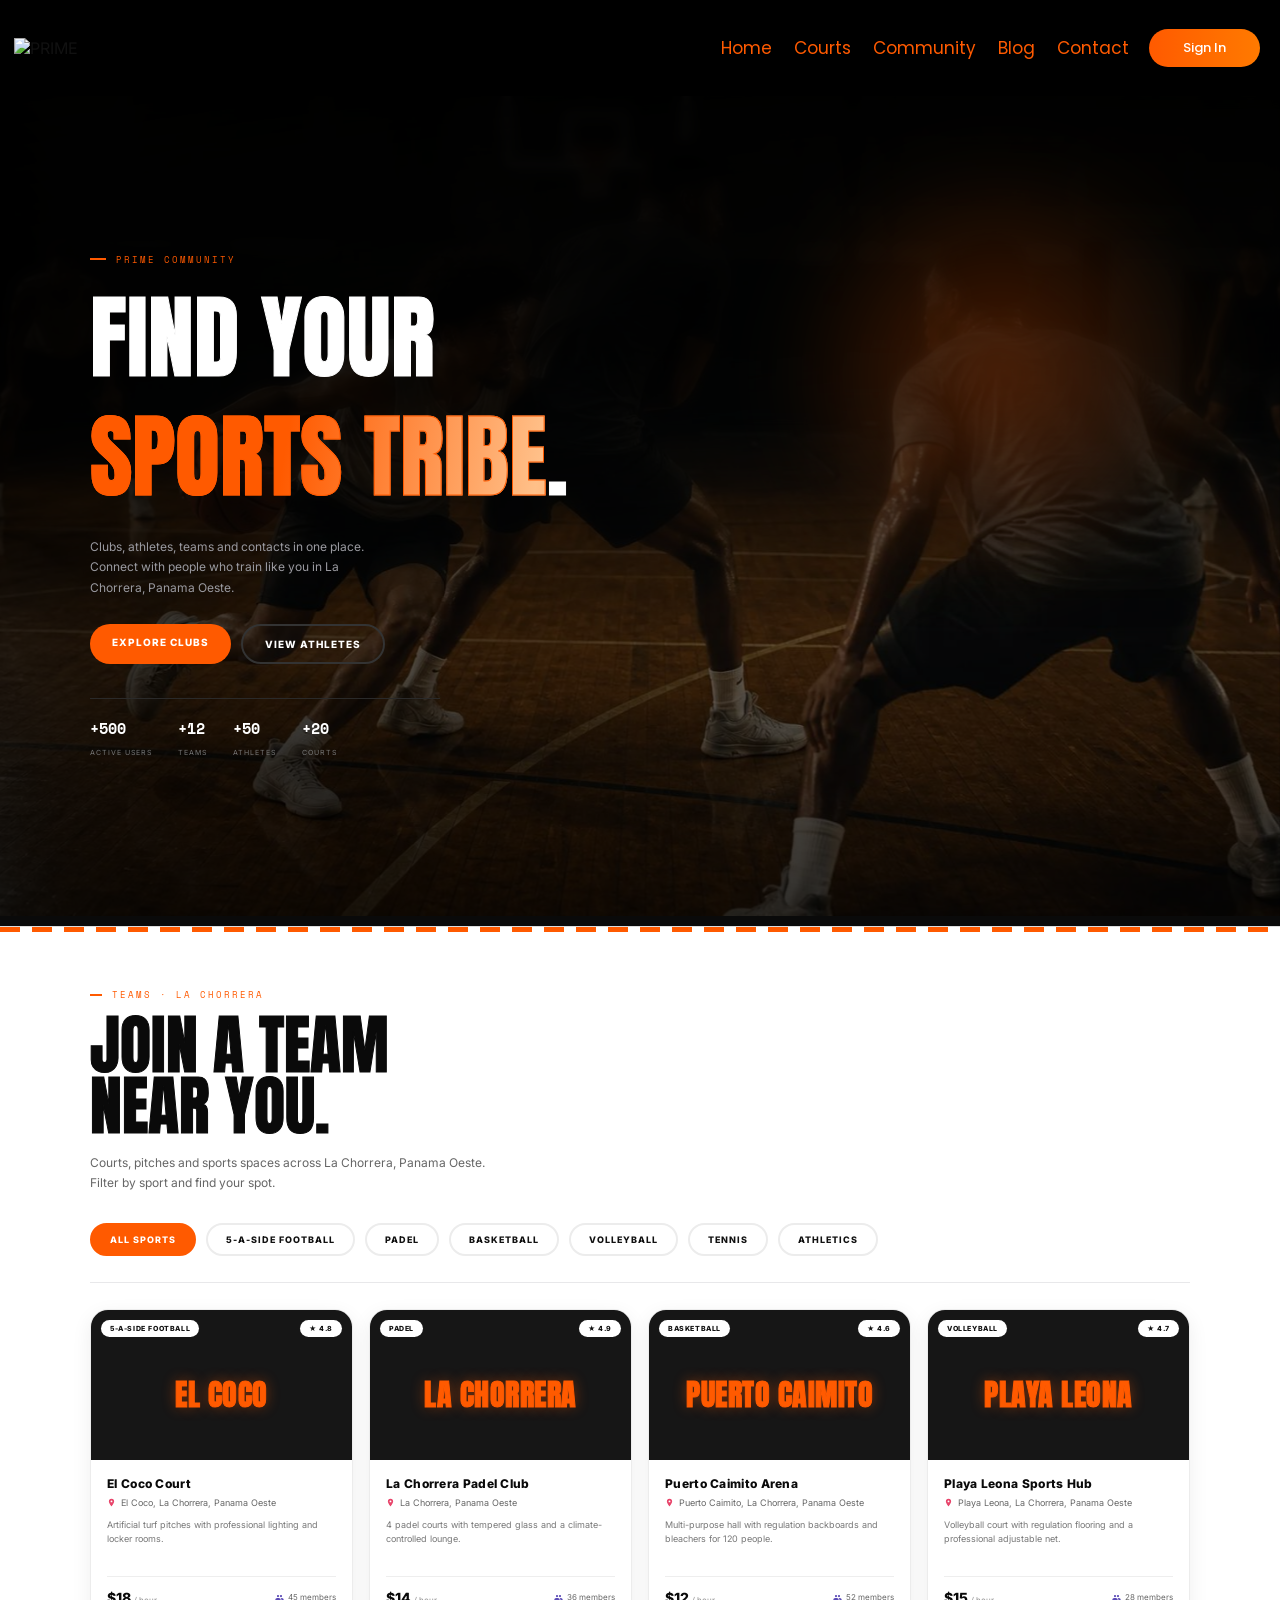
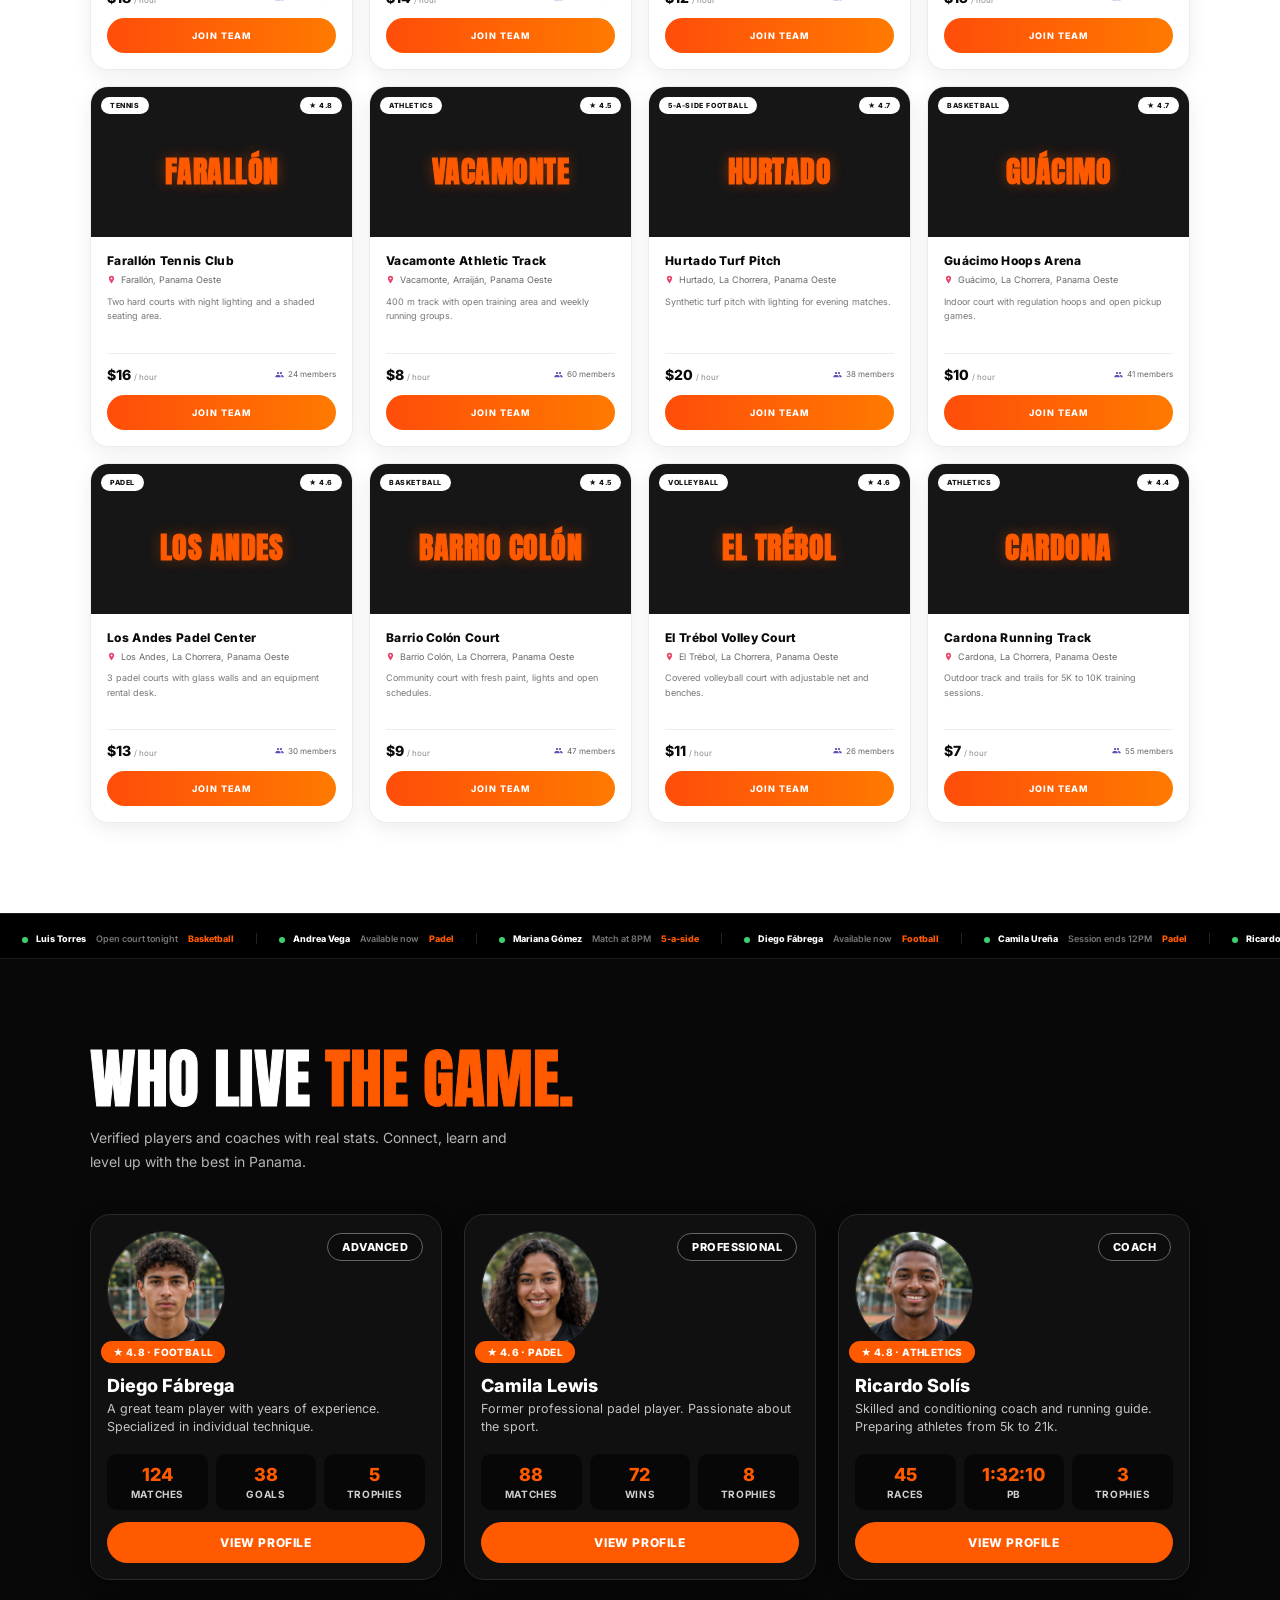
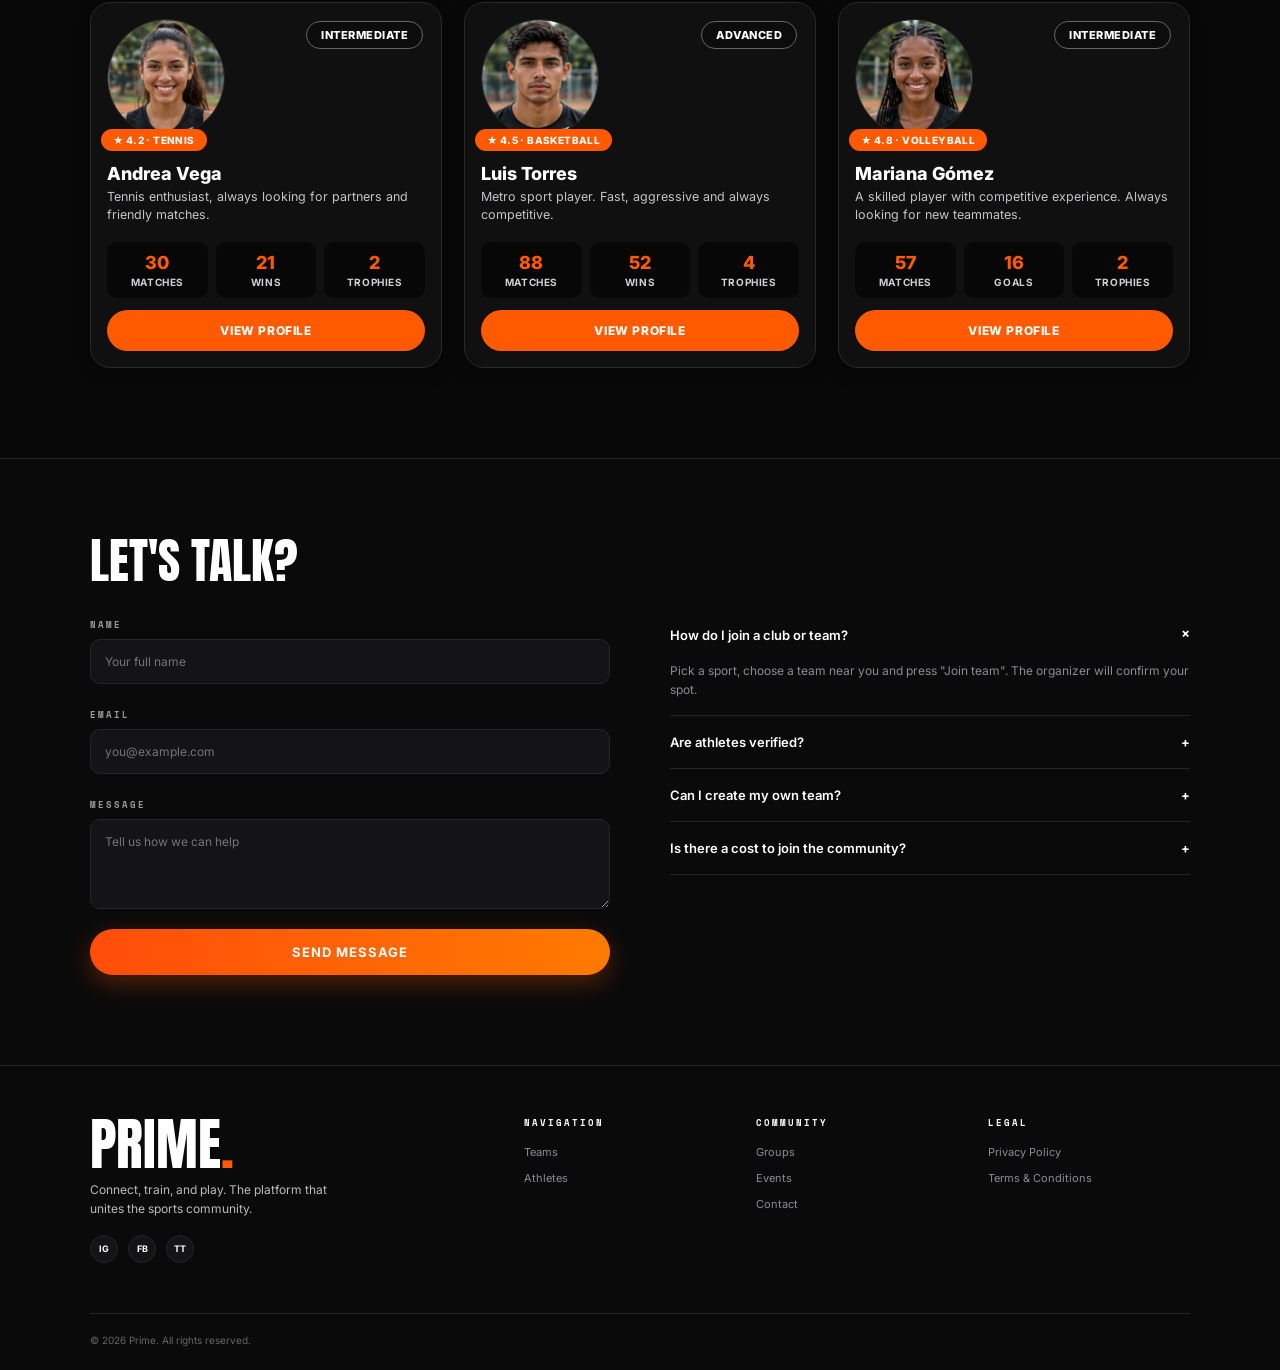
==== commit ba63ae7f: "newwww" ====
--- a/community.html
+++ b/community.html
@@ -1514,5 +1514,258 @@
 });
 </script>
 
+<!-- ✦ PRIME: ANIMACIONES -->
+<script>
+(() => {
+  if (matchMedia("(prefers-reduced-motion: reduce)").matches) return;
+
+  /* ---------- CSS ---------- */
+  const css = `
+  /* barra de progreso */
+  #cpProgress{position:fixed;top:0;left:0;right:0;height:3px;z-index:100000;transform:scaleX(0);transform-origin:left;background:linear-gradient(90deg,#ff4d0a,#ffb066);box-shadow:0 0 12px rgba(255,90,0,.7);pointer-events:none}
+
+  /* header */
+  .hd{animation:cpHd .8s cubic-bezier(.2,.8,.2,1) both}
+  @keyframes cpHd{from{transform:translateY(-100%);opacity:0}to{transform:none;opacity:1}}
+
+  /* hero: entrada escalonada */
+  .cp-hero-in{animation:cpHeroUp .95s cubic-bezier(.2,.8,.2,1) both;animation-delay:var(--hd,0ms)}
+  @keyframes cpHeroUp{from{opacity:0;transform:translateY(46px);filter:blur(10px)}to{opacity:1;transform:none;filter:blur(0)}}
+  .tribe h1 span{background:linear-gradient(100deg,#ff5a00 20%,#ffc089 45%,#ff5a00 70%);background-size:220% 100%;-webkit-background-clip:text;background-clip:text;-webkit-text-fill-color:transparent;animation:cpShine 4.5s linear infinite}
+  @keyframes cpShine{from{background-position:200% 0}to{background-position:-20% 0}}
+  .cp-orb{position:absolute;z-index:1;top:6%;right:4%;width:460px;height:460px;border-radius:50%;pointer-events:none;mix-blend-mode:screen;opacity:.35;filter:blur(24px);background:radial-gradient(circle,rgba(255,90,0,.8),rgba(255,90,0,.15) 55%,transparent 70%);animation:cpOrb 14s ease-in-out infinite alternate}
+  @keyframes cpOrb{0%{transform:translate(0,0) scale(1)}50%{transform:translate(-90px,60px) scale(1.15)}100%{transform:translate(40px,120px) scale(.92)}}
+  .tribe__bg{will-change:transform}
+
+  /* botones: brillo que cruza */
+  .cbtn,.join,.vp{position:relative;overflow:hidden;transition:transform .3s cubic-bezier(.2,.8,.2,1),box-shadow .3s,filter .2s,background .2s,border-color .2s,color .2s}
+  .cbtn::after,.join::after,.vp::after{content:"";position:absolute;top:0;left:-70%;width:45%;height:100%;background:linear-gradient(100deg,transparent,rgba(255,255,255,.45),transparent);transform:skewX(-20deg);transition:left .6s ease;pointer-events:none}
+  .cbtn:hover::after,.join:hover::after,.vp:hover::after{left:130%}
+  .cbtn:hover,.join:hover,.vp:hover{transform:translateY(-3px);box-shadow:0 12px 26px rgba(255,90,0,.35)}
+  .cbtn:not(.ghost){animation:cpPulse 2.6s ease-in-out infinite}
+  @keyframes cpPulse{0%,100%{box-shadow:0 0 0 0 rgba(255,90,0,.45)}50%{box-shadow:0 0 0 12px rgba(255,90,0,0)}}
+
+  /* franja naranja en movimiento */
+  .dash{background-size:32px 100%;animation:cpDash 1.4s linear infinite}
+  @keyframes cpDash{from{background-position:0 0}to{background-position:32px 0}}
+
+  /* aparecer al hacer scroll */
+  .rv{opacity:0;translate:0 42px;filter:blur(6px);transition:opacity .85s cubic-bezier(.2,.7,.2,1) var(--d,0ms),translate .85s cubic-bezier(.2,.7,.2,1) var(--d,0ms),filter .85s ease var(--d,0ms)}
+  .rv.rv-in{opacity:1;translate:0 0;filter:blur(0)}
+  .rv.rv-done{filter:none}
+
+  /* filtro de deportes: pop de tarjetas */
+  .cp-pop{animation:cpPop .6s cubic-bezier(.2,1.1,.3,1) both;animation-delay:var(--pd,0ms)}
+  @keyframes cpPop{from{opacity:0;transform:translateY(26px) scale(.93)}to{opacity:1;transform:none}}
+  .tf-pills button{transition:transform .25s cubic-bezier(.2,.8,.2,1),background .25s,border-color .25s,color .25s}
+  .tf-pills button:hover{transform:translateY(-2px)}
+  .tf-pills button:active{transform:scale(.94)}
+
+  /* tarjetas de equipos y atletas */
+  .tm,.at{position:relative}
+  .tm.rv-done,.at.rv-done{transition:transform .4s cubic-bezier(.2,.8,.2,1),box-shadow .4s,border-color .4s}
+  .tm:hover{transform:translateY(-10px);box-shadow:0 22px 44px rgba(255,90,0,.22);border-color:rgba(255,90,0,.5)}
+  .at:hover{transform:translateY(-10px);border-color:var(--o);box-shadow:0 22px 44px rgba(255,90,0,.25)}
+  .tm::after,.at::after{content:"";position:absolute;inset:0;border-radius:inherit;pointer-events:none;opacity:0;transition:opacity .3s;background:radial-gradient(260px circle at var(--mx,50%) var(--my,50%),rgba(255,90,0,.18),transparent 62%)}
+  .tm:hover::after,.at:hover::after{opacity:1}
+  .timg{overflow:hidden}
+  .timg::before{content:"";position:absolute;top:0;left:-60%;width:40%;height:100%;background:linear-gradient(100deg,transparent,rgba(255,255,255,.14),transparent);transform:skewX(-20deg);transition:left .8s ease;pointer-events:none}
+  .tm:hover .timg::before{left:140%}
+  .timg b{transition:transform .5s cubic-bezier(.2,.8,.2,1),text-shadow .5s}
+  .tm:hover .timg b{transform:scale(1.1);text-shadow:0 0 26px rgba(255,90,0,.9)}
+  .tf strong{transition:color .3s}
+  .tm:hover .tf strong{color:var(--o)}
+
+  /* atletas: anillo giratorio y badge flotante */
+  .ph{position:relative;z-index:1;transition:transform .5s cubic-bezier(.2,.8,.2,1)}
+  .at:hover .ph{transform:scale(1.06)}
+  .aimg::before{content:"";position:absolute;inset:-5px;border-radius:50%;background:conic-gradient(var(--o),transparent 40%,#ffb066 70%,var(--o));opacity:0;transition:opacity .4s;animation:cpSpin 3s linear infinite}
+  .at:hover .aimg::before{opacity:1}
+  @keyframes cpSpin{to{transform:rotate(360deg)}}
+  .rtg{z-index:2;animation:cpBob 3.2s ease-in-out infinite}
+  .at:nth-child(even) .rtg{animation-delay:-1.6s}
+  @keyframes cpBob{0%,100%{transform:translateY(0)}50%{transform:translateY(-4px)}}
+  .st div{transition:transform .3s,background .3s}
+  .at:hover .st div{background:#161616}
+  .st div:hover{transform:translateY(-3px)}
+
+  /* ticker en vivo */
+  .live .ti b::before{content:"";display:inline-block;width:6px;height:6px;margin-right:8px;border-radius:50%;background:#3ecf71;vertical-align:middle;animation:cpLive 1.6s ease-out infinite}
+  @keyframes cpLive{0%{box-shadow:0 0 0 0 rgba(62,207,113,.7)}100%{box-shadow:0 0 0 8px rgba(62,207,113,0)}}
+
+  /* FAQ */
+  .q.open p{animation:cpFaq .45s cubic-bezier(.2,.8,.2,1) both}
+  @keyframes cpFaq{from{opacity:0;transform:translateY(-8px)}to{opacity:1;transform:none}}
+  .q button b{transition:transform .35s cubic-bezier(.2,.8,.2,1)}
+  .q.open button b{transform:rotate(180deg)}
+
+  /* ventana "Claim your spot" */
+  .cp-reg-overlay.is-open{animation:cpOv .3s ease both}
+  @keyframes cpOv{from{opacity:0}to{opacity:1}}
+  .cp-reg-overlay.is-open .cp-reg-modal{animation:cpModal .6s cubic-bezier(.2,1.1,.3,1) both}
+  @keyframes cpModal{from{opacity:0;transform:translateY(50px) scale(.9)}to{opacity:1;transform:none}}
+  .cp-reg-overlay.is-open .cp-reg-left>div{animation:cpSlideR .7s cubic-bezier(.2,.8,.2,1) both}
+  .cp-reg-overlay.is-open .cp-reg-left>div:nth-child(2){animation-delay:.15s}
+  @keyframes cpSlideR{from{opacity:0;transform:translateX(-28px)}to{opacity:1;transform:none}}
+  .cp-reg-overlay.is-open .cp-reg-right>*:not(.cp-reg-close),.cp-reg-overlay.is-open #registrationForm>*{animation:cpUp .55s cubic-bezier(.2,.8,.2,1) both}
+  .cp-reg-overlay.is-open #registrationForm>*:nth-child(1){animation-delay:.25s}
+  .cp-reg-overlay.is-open #registrationForm>*:nth-child(2){animation-delay:.33s}
+  .cp-reg-overlay.is-open #registrationForm>*:nth-child(3){animation-delay:.41s}
+  .cp-reg-overlay.is-open #registrationForm>*:nth-child(4){animation-delay:.49s}
+  .cp-reg-overlay.is-open #registrationForm>*:nth-child(5){animation-delay:.55s}
+  @keyframes cpUp{from{opacity:0;transform:translateY(18px)}to{opacity:1;transform:none}}
+  .cp-reg-field input{transition:border-color .3s,padding-left .3s}
+  .cp-reg-field input:focus{padding-left:6px}
+  .cp-reg-close{transition:transform .35s cubic-bezier(.2,.8,.2,1),background .2s}
+  .cp-reg-close:hover{transform:rotate(90deg)}
+
+  /* panel de perfil */
+  .cp-prof.is-open .cp-prof__avatar{animation:cpAvatar .7s .2s cubic-bezier(.2,1.5,.4,1) both}
+  @keyframes cpAvatar{from{opacity:0;transform:scale(.3) rotate(-40deg)}to{opacity:1;transform:none}}
+  .cp-prof.is-open .cp-prof__id{animation:cpSlideL .6s .25s cubic-bezier(.2,.8,.2,1) both}
+  @keyframes cpSlideL{from{opacity:0;transform:translateX(24px)}to{opacity:1;transform:none}}
+  .cp-prof.is-open .cp-prof__body>*{animation:cpUp .6s cubic-bezier(.2,.8,.2,1) both}
+  .cp-prof.is-open .cp-prof__body>*:nth-child(1){animation-delay:.30s}
+  .cp-prof.is-open .cp-prof__body>*:nth-child(2){animation-delay:.38s}
+  .cp-prof.is-open .cp-prof__body>*:nth-child(3){animation-delay:.46s}
+  .cp-prof.is-open .cp-prof__body>*:nth-child(4){animation-delay:.54s}
+  .cp-prof.is-open .cp-prof__body>*:nth-child(5){animation-delay:.62s}
+  .cp-prof.is-open .cp-prof__body>*:nth-child(6){animation-delay:.70s}
+  .cp-prof.is-open .cp-prof__body>*:nth-child(n+7){animation-delay:.78s}
+  .cp-prof.is-open .cp-bar i{transform-origin:left;animation:cpBar 1.1s .6s cubic-bezier(.2,.8,.2,1) both}
+  @keyframes cpBar{from{transform:scaleX(0)}to{transform:scaleX(1)}}
+  .cp-chip{transition:transform .25s,border-color .25s,color .25s}
+  .cp-chip:hover{transform:translateY(-3px);border-color:var(--o);color:var(--o)}
+  .cp-rev{transition:transform .3s,border-color .3s}
+  .cp-rev:hover{transform:translateX(-4px);border-color:var(--o)}
+  .cp-stat{transition:transform .3s,border-color .3s}
+  .cp-stat:hover{transform:translateY(-3px);border-color:var(--o)}
+  .cp-session{transition:transform .25s,background .2s}
+  .cp-session:hover{transform:translateY(-2px)}
+  .cp-prof__close{transition:transform .35s cubic-bezier(.2,.8,.2,1),border-color .2s,color .2s}
+  .cp-prof__close:hover{transform:rotate(90deg)}
+  `;
+  const style = document.createElement("style");
+  style.textContent = css;
+  document.head.appendChild(style);
+
+  /* ---------- Barra de progreso + parallax ---------- */
+  const bar = document.createElement("div");
+  bar.id = "cpProgress";
+  document.body.appendChild(bar);
+
+  const heroBg = document.querySelector(".tribe__bg");
+  let ticking = false;
+
+  function onScroll() {
+    const max = document.documentElement.scrollHeight - innerHeight;
+    bar.style.transform = "scaleX(" + (max > 0 ? scrollY / max : 0) + ")";
+    if (heroBg && scrollY < innerHeight * 1.2) {
+      heroBg.style.transform = "translate3d(0," + (scrollY * 0.22) + "px,0)";
+    }
+    ticking = false;
+  }
+  addEventListener("scroll", () => {
+    if (!ticking) { ticking = true; requestAnimationFrame(onScroll); }
+  }, { passive: true });
+  onScroll();
+
+  /* ---------- Hero: entrada + orbe + contadores ---------- */
+  const tribe = document.querySelector(".tribe");
+  if (tribe) {
+    const orb = document.createElement("div");
+    orb.className = "cp-orb";
+    orb.setAttribute("aria-hidden", "true");
+    tribe.insertBefore(orb, tribe.firstChild);
+  }
+
+  document.querySelectorAll(".tribe .lbl, .tribe h1, .tribe .d, .tribe .cta, .tribe .stats")
+    .forEach((el, i) => {
+      el.style.setProperty("--hd", (150 + i * 140) + "ms");
+      el.classList.add("cp-hero-in");
+    });
+
+  document.querySelectorAll(".tribe .stats .num").forEach(el => {
+    const match = el.textContent.trim().match(/^(\D*)(\d+)(\D*)$/);
+    if (!match) return;
+    const [, pre, num, post] = match;
+    const target = parseInt(num, 10);
+    el.textContent = pre + "0" + post;
+    setTimeout(() => {
+      const start = performance.now();
+      const dur = 1700;
+      (function tick(now) {
+        const t = Math.min(1, (now - start) / dur);
+        const eased = 1 - Math.pow(2, -10 * t);
+        el.textContent = pre + Math.round(target * eased) + post;
+        if (t < 1) requestAnimationFrame(tick);
+      })(start);
+    }, 900);
+  });
+
+  /* ---------- Aparecer al hacer scroll ---------- */
+  const groups = [
+    [".teams .lbl, .teams h2, .teams .sub", 3, 100],
+    [".tf-pills button", 7, 60],
+    [".tm", 4, 90],
+    [".ath h2, .ath .sub", 2, 120],
+    [".at", 3, 110],
+    [".ct h2, .ct form", 2, 120],
+    [".ct .q", 4, 90],
+    ["footer .fg > div", 4, 100]
+  ];
+
+  if ("IntersectionObserver" in window) {
+    const io = new IntersectionObserver(entries => {
+      entries.forEach(entry => {
+        if (!entry.isIntersecting) return;
+        const el = entry.target;
+        el.classList.add("rv-in");
+        io.unobserve(el);
+        setTimeout(() => {
+          el.style.setProperty("--d", "0ms");
+          el.classList.add("rv-done");
+        }, 1200);
+      });
+    }, { threshold: 0.12, rootMargin: "0px 0px -6% 0px" });
+
+    groups.forEach(([selector, cols, step]) => {
+      document.querySelectorAll(selector).forEach((el, i) => {
+        el.classList.add("rv");
+        el.style.setProperty("--d", (i % cols) * step + "ms");
+        io.observe(el);
+      });
+    });
+  }
+
+  /* ---------- Filtro de deportes: pop en las tarjetas ---------- */
+  document.querySelectorAll("#tflt button").forEach(btn => {
+    btn.addEventListener("click", () => {
+      setTimeout(() => {
+        let n = 0;
+        document.querySelectorAll("#tg .tm").forEach(card => {
+          if (card.style.display === "none") return;
+          card.classList.add("rv-in", "rv-done");
+          card.classList.remove("cp-pop");
+          void card.offsetWidth;
+          card.style.setProperty("--pd", (n++ * 70) + "ms");
+          card.classList.add("cp-pop");
+          card.addEventListener("animationend", () => card.classList.remove("cp-pop"), { once: true });
+        });
+      }, 0);
+    });
+  });
+
+  /* ---------- Luz que sigue al cursor en las tarjetas ---------- */
+  document.addEventListener("pointermove", e => {
+    const card = e.target.closest && e.target.closest(".tm, .at");
+    if (!card) return;
+    const r = card.getBoundingClientRect();
+    card.style.setProperty("--mx", (e.clientX - r.left) + "px");
+    card.style.setProperty("--my", (e.clientY - r.top) + "px");
+  }, { passive: true });
+})();
+</script>
+
 </body>
 </html>
--- a/style.css
+++ b/style.css
@@ -3,7 +3,7 @@
 html{scroll-behavior:smooth}
 body{font-family:Inter,Arial,sans-serif;background:#fff;color:#111}
 a{color:inherit;text-decoration:none}button,input,textarea{font-family:inherit}
-section{scroll-margin-top:80px}
+section{scroll-margin-top:96px}
 .wrap{width:min(1100px,88%);margin:auto}
 h1,h2,.num{font-family:Anton,sans-serif;font-weight:400;text-transform:uppercase;line-height:.95}
 .lbl{font-family:"Space Mono",monospace;font-size:11px;letter-spacing:3px;color:var(--o);text-transform:uppercase;display:flex;align-items:center;gap:10px;margin-bottom:18px}
@@ -11,8 +11,9 @@
 .lbl.c{justify-content:center}.lbl.c:before{display:none}
 .btn{display:block;width:100%;padding:15px;border:0;border-radius:30px;background:linear-gradient(90deg,#ff4d0a,#ff7a00);color:#fff;font-weight:700;font-size:13px;letter-spacing:1px;text-transform:uppercase;cursor:pointer;box-shadow:0 8px 24px rgba(255,90,0,.3)}
 /* header */
-.hd{position:sticky;top:0;z-index:50;height:80px;background:#000;display:flex;align-items:center;justify-content:space-between;padding:0 14px}
-.hd img{height:56px;display:block}
+.hd{position:sticky;top:0;z-index:50;height:96px;background:#000;display:flex;align-items:center;justify-content:space-between;padding:0 20px 0 14px;gap:20px}
+.logo{display:flex;align-items:center;flex-shrink:0;height:100%;padding:6px 0}
+.logo img{height:100%;max-height:84px;width:auto;max-width:260px;display:block;object-fit:contain;transform:scale(2.3);transform-origin:12% 50%}
 .nav{display:flex;gap:26px}
 .nav a{color:var(--o);font-size:25px;font-weight:500}
 .nav a:hover{color:#fff}
@@ -103,21 +104,29 @@
 .ct{background:var(--bk);color:#fff;padding:80px 0 90px}
 .ct h2{font-size:clamp(44px,7vw,48px);margin-bottom:34px}
 .ct input,.ct textarea{background:var(--card);border-color:var(--ln);color:#fff;padding:14px}
+.ct input:focus,.ct textarea:focus{border-color:var(--o)}
 .ct textarea{height:90px;resize:vertical}
 .ct .fl{color:#999}
 .chips{display:flex;gap:10px;margin-top:12px;flex-wrap:wrap}
 .chips a{border:1px solid var(--ln);background:var(--card);border-radius:20px;padding:8px 14px;font-size:11px;font-weight:600}
+.form-status{min-height:20px;margin-top:12px;font-size:12px;line-height:1.5}
+.form-status.ok{color:#4ade80}
+.form-status.err{color:#ff6b6b}
 /* footer */
 footer{background:var(--bk);color:#fff;border-top:1px solid var(--ln);padding:50px 0 24px}
 .fg{display:grid;grid-template-columns:2fr 1fr 1fr 1fr;gap:30px}
-footer .lg{font:34px Anton}.lg i{color:var(--o);font-style:normal}
+footer .lg{font:56px/1 Anton}
+.flogo{display:block;width:210px;height:68px;overflow:hidden}
+.flogo img{height:100%;width:auto;max-width:none;display:block;object-fit:contain;transform:scale(2.3);transform-origin:12% 50%;mix-blend-mode:lighten}.lg i{color:var(--o);font-style:normal}
 footer p{font-size:12px;color:#bbb;line-height:1.6;max-width:240px;margin:8px 0 16px}
 footer h4{font:700 9px "Space Mono",monospace;letter-spacing:2px;margin-bottom:16px}
 footer li{list-style:none;font-size:11px;color:var(--mut);margin-bottom:12px}
+footer li a{transition:color .2s}
+footer li a:hover{color:var(--o)}
 .so{display:flex;gap:10px}.so span{width:28px;height:28px;border:1px solid var(--ln);background:var(--card);border-radius:50%;display:grid;place-items:center;font:700 9px Inter}
 .cp{margin-top:50px;padding-top:20px;border-top:1px solid var(--ln);font-size:10px;color:#666}
 @media(max-width:800px){
-.nav{display:none;position:absolute;top:80px;left:0;right:0;background:#000;flex-direction:column;padding:16px 24px;gap:16px}
+.nav{display:none;position:absolute;top:96px;left:0;right:0;background:#000;flex-direction:column;padding:16px 24px;gap:16px}
 .nav.show{display:flex}.nav a{font-size:20px}.burger{display:block}
 .pg,.two,.g3,.fg{grid-template-columns:1fr}.bar{grid-template-columns:1fr 1fr;row-gap:24px}
 .hero{min-height:620px}.stats{gap:24px}}
@@ -147,7 +156,6 @@
 .sign .fl:first-child{margin-top:10px}
 .sign .faq{padding-top:14px}
 @media(max-width:800px){.ch{align-items:flex-start}}
-.hd{padding:0 20px 0 14px;gap:20px}
 .hd .nav{margin-left:auto}
 .si{background:linear-gradient(90deg,#ff5a00,#ff7a00);color:#fff;font-weight:600;font-size:16px;padding:12px 40px;border-radius:30px;white-space:nowrap}
 .si:hover{background:#fff;color:#111}
@@ -160,9 +168,8 @@
 .nav a{font-family:Poppins,sans-serif;font-size:17px;font-weight:400}
 .nav{gap:22px}
 .si{font-family:Poppins,sans-serif;font-size:13px;font-weight:500;padding:9px 34px}
-.hd img{height:50px}
 #courts,#community,#blog{scroll-margin-top:14px}
-@media(max-width:800px){.nav a{font-size:18px}.si{font-size:12px;padding:8px 20px}}
+@media(max-width:800px){.nav a{font-size:18px}.si{font-size:12px;padding:8px 20px}.logo img{max-width:170px;max-height:64px;transform:scale(1.8)}}
 
 /* ===== Community header + Read more ===== */
 .cmh{display:flex;justify-content:space-between;align-items:flex-end;gap:24px;flex-wrap:wrap}
@@ -185,24 +192,21 @@
 .gf{display:flex;gap:16px;font-size:10px;color:var(--mut);border-top:1px solid var(--ln);padding-top:12px;margin-top:14px}
 @media(max-width:800px){.cmg{grid-template-columns:1fr}}
 
-/* ===== Sesión iniciada ===== */
-.prime-toast{position:fixed;top:96px;left:50%;transform:translate(-50%,-20px);z-index:400;display:flex;align-items:center;gap:8px;max-width:90vw;background:#111;color:#fff;border:1px solid var(--o);border-radius:16px;padding:14px 22px;font:600 14px Poppins,Inter,sans-serif;box-shadow:0 12px 40px rgba(255,90,0,.3);opacity:0;transition:opacity .35s,transform .35s}
+/* ===== Sesion iniciada ===== */
+.prime-toast{position:fixed;top:112px;left:50%;transform:translate(-50%,-20px);z-index:400;display:flex;align-items:center;gap:8px;max-width:90vw;background:#111;color:#fff;border:1px solid var(--o);border-radius:16px;padding:14px 22px;font:600 14px Poppins,Inter,sans-serif;box-shadow:0 12px 40px rgba(255,90,0,.3);opacity:0;transition:opacity .35s,transform .35s}
 .prime-toast.show{opacity:1;transform:translate(-50%,0)}
 .prime-toast b{color:var(--o)}
 
-/* ============ PRIME · solo movimiento (no cambia el diseño) ============ */
+/* ============ PRIME · solo movimiento (no cambia el diseno) ============ */
 :root{--ease:cubic-bezier(.22,.8,.24,1)}
 
-/* Entrada del hero */
 .hero .lbl,.hero h1,.hero p.d,.hero .stats{opacity:0;transform:translateY(28px);animation:up .9s var(--ease) forwards}
 .hero .lbl{animation-delay:.1s}.hero h1{animation-delay:.25s}.hero p.d{animation-delay:.45s}.hero .stats{animation-delay:.6s}
 @keyframes up{to{opacity:1;transform:none}}
 
-/* Aparecer al hacer scroll */
 .js .rv{opacity:0;transform:translateY(36px);transition:opacity .8s var(--ease),transform .8s var(--ease);transition-delay:var(--d,0s)}
 .js .rv.in{opacity:1;transform:none}
 
-/* Tarjetas: solo se elevan al pasar el mouse */
 .cc,.pc,.gc,.tc,.bc{transition:transform .4s var(--ease),box-shadow .4s var(--ease)}
 .cc:hover,.tc:hover,.bc:hover{transform:translateY(-8px);box-shadow:0 20px 40px rgba(0,0,0,.14)}
 .pc:hover,.gc:hover{transform:translateY(-6px);box-shadow:0 18px 40px rgba(255,90,0,.12)}
@@ -210,12 +214,10 @@
 .cc,.bc{overflow:hidden}
 .cc:hover .im,.bc:hover .im{transform:scale(1.06)}
 
-/* Botones */
 .btn,.cm-btn,.map,.si{transition:transform .25s var(--ease),box-shadow .25s,filter .25s}
 .btn:hover,.cm-btn:hover,.map:hover,.si:hover{transform:translateY(-2px)}
 .btn:active,.cm-btn:active{transform:scale(.98)}
 
-/* FAQ con apertura suave */
 .q p{display:block;max-height:0;overflow:hidden;padding-bottom:0;opacity:0;transition:max-height .5s var(--ease),opacity .4s,padding .4s}
 .q.open p{max-height:200px;opacity:1;padding-bottom:16px}
 
--- a/community.css
+++ b/community.css
@@ -1,10 +1,10 @@
 /* community.html — usa variables, header, footer y .btn de style.css */
-
+ 
 .cp-page{background:var(--bk);color:#fff}
 .cp-page a{color:inherit}
 .cp-page .lbl{margin-bottom:14px}
 .cp-page h2{-webkit-text-stroke:1px currentColor}
-
+ 
 /* ===== HERO ===== */
 .tribe{position:relative;overflow:hidden;min-height:calc(100vh - 80px);min-height:calc(100svh - 80px);display:flex;align-items:center;padding:80px 0;background:#0a0a0a}
 .tribe:before{content:"";position:absolute;top:8%;right:6%;width:420px;height:420px;border-radius:50%;background:radial-gradient(circle,rgba(255,90,0,.55) 0%,rgba(255,90,0,.18) 40%,transparent 70%);filter:blur(10px);pointer-events:none}
@@ -22,7 +22,7 @@
 .tribe .stats{max-width:350px;gap:26px;border-top:1px solid #2a2a2a;padding-top:18px}
 .tribe .stats .num{font:700 15px "Space Mono",monospace;letter-spacing:0;color:#fff}
 .tribe .stats small{font-size:7px;letter-spacing:1px;text-transform:uppercase;color:#777}
-
+ 
 /* ===== HERO IMAGEN DE FONDO ===== */
 .tribe__bg{position:absolute;inset:0;z-index:0;overflow:hidden;background:#0a0a0a}
 .tribe__img{position:absolute;inset:0;z-index:0;background-size:cover;background-position:center;background-repeat:no-repeat;transform-origin:center;animation:tribeZoom 22s ease-in-out infinite alternate;will-change:transform}
@@ -38,7 +38,7 @@
 /* se quitan el resplandor naranja y las rayas diagonales del hero */
 .tribe:before,.tribe:after{display:none}
 .tribe .wrap{z-index:2}
-
+ 
 /* ===== TEAMS (fondo blanco) ===== */
 .teams{background:#fff;color:#111;padding:0 0 90px}
 .dash{height:6px;margin-bottom:0;background:repeating-linear-gradient(90deg,var(--o) 0 20px,transparent 20px 32px)}
@@ -49,12 +49,12 @@
 .teams h2{font-size:clamp(44px,7vw,64px);color:#0a0a0a;margin:0 0 16px}
 .sub{font-size:12px;line-height:1.7;color:#666;max-width:460px}
 .ath .sub{color:#9a9aa0;max-width:330px}
-
+ 
 .tf-pills{display:flex;flex-wrap:wrap;gap:10px;margin:30px 0 26px;padding-bottom:26px;border-bottom:1px solid #e8e8ea}
 .tf-pills button{padding:9px 18px;border:2px solid #ececec;background:#fff;border-radius:30px;font:800 9px Inter;letter-spacing:1px;text-transform:uppercase;color:#111;cursor:pointer}
 .tf-pills button:hover{border-color:var(--o)}
 .tf-pills .on2{background:var(--o);border-color:var(--o);color:#fff}
-
+ 
 .tg{display:grid;grid-template-columns:repeat(4,1fr);gap:16px}
 .tm{background:#fff;border:1px solid #ececec;border-radius:18px;overflow:hidden;box-shadow:0 6px 20px rgba(0,0,0,.07);display:flex;flex-direction:column}
 .timg{position:relative;height:150px;display:grid;place-items:center;padding:30px 14px 10px;text-align:center;background:#161616}
@@ -75,7 +75,7 @@
 .mem:before{content:"";width:9px;height:9px;background:url("data:image/svg+xml,%3Csvg xmlns='http://www.w3.org/2000/svg' viewBox='0 0 24 24'%3E%3Cpath fill='%235b4bb7' d='M16 11a3 3 0 1 0 0-6 3 3 0 0 0 0 6zm-8 0a3 3 0 1 0 0-6 3 3 0 0 0 0 6zm0 2c-2.3 0-7 1.2-7 3.5V19h14v-2.5C15 14.2 10.3 13 8 13zm8 0c-.3 0-.6 0-1 .1 1.2.8 2 1.9 2 3.4V19h6v-2.5c0-2.3-4.7-3.5-7-3.5z'/%3E%3C/svg%3E") center/contain no-repeat}
 .join{display:block;text-align:center;margin-top:12px;padding:12px;border-radius:30px;background:linear-gradient(90deg,#ff4d0a,#ff7a00);color:#fff!important;font:800 9px Inter;letter-spacing:1px;text-transform:uppercase}
 .join:hover{filter:brightness(1.08)}
-
+ 
 /* ===== TICKER ===== */
 .live{background:#000;overflow:hidden;white-space:nowrap;padding:12px 0;border-top:1px solid #1d1d1d;border-bottom:1px solid #1d1d1d}
 .live .track{display:inline-flex;animation:tick 35s linear infinite}
@@ -86,7 +86,7 @@
 .live .ti u{text-decoration:none;color:var(--o);font-weight:800}
 .live:hover .track{animation-play-state:paused}
 @keyframes tick{to{transform:translateX(-25%)}}
-
+ 
 /* ===== ATHLETES ===== */
 .ath{position:relative;background:#080808;padding:90px 0}
 .ath .wrap{position:relative}
@@ -108,12 +108,12 @@
 .st b{display:block;margin-bottom:3px;font:800 18px Inter;letter-spacing:0;color:var(--o)}
 .vp{display:block;padding:13px;border-radius:30px;background:var(--o);text-align:center;font:800 12px Inter;letter-spacing:.6px;text-transform:uppercase;color:#fff;transition:background .2s}
 .vp:hover{background:#e64f00}
-
+ 
 /* ===== CONTACT (usa .ct de style.css) ===== */
 .cp-page .ct{border-top:1px solid var(--ln)}
 .cp-page .q{border-color:var(--ln)}
 .cp-page .ct h2{-webkit-text-stroke:0}
-
+ 
 /* ===== RESPONSIVE ===== */
 @media(max-width:1000px){
   .tg{grid-template-columns:repeat(2,1fr)}
@@ -130,7 +130,7 @@
 }
 @media(prefers-reduced-motion:reduce){.live .track{animation:none}}
 .cbtn:focus-visible,.vp:focus-visible,.join:focus-visible,.tf-pills button:focus-visible{outline:2px solid var(--o);outline-offset:3px}
-
+ 
 /* ===== PRIME: REGISTRATION MODAL ===== */
 .cp-reg-overlay {
   position: fixed;
@@ -145,11 +145,11 @@
   -webkit-backdrop-filter: blur(9px);
   overflow-y: auto;
 }
-
+ 
 .cp-reg-overlay.is-open {
   display: flex;
 }
-
+ 
 .cp-reg-modal {
   position: relative;
   display: grid;
@@ -164,7 +164,7 @@
   box-shadow: 0 25px 90px rgba(0, 0, 0, .4);
   font-family: Inter, sans-serif;
 }
-
+ 
 .cp-reg-left {
   display: flex;
   flex-direction: column;
@@ -176,7 +176,7 @@
     radial-gradient(ellipse at 20% 15%, rgba(255, 90, 0, .25), transparent 50%),
     #101012;
 }
-
+ 
 .cp-reg-badge {
   display: inline-block;
   align-self: flex-start;
@@ -189,7 +189,7 @@
   letter-spacing: 1.5px;
   text-transform: uppercase;
 }
-
+ 
 .cp-reg-left h2 {
   margin: 20px 0 10px;
   color: #ff5a00;
@@ -198,21 +198,21 @@
   line-height: 1.05;
   overflow-wrap: anywhere;
 }
-
+ 
 .cp-reg-left p {
   margin: 8px 0;
   color: #c5c5c5;
   font-size: 13px;
   line-height: 1.7;
 }
-
+ 
 .cp-reg-meta {
   display: flex;
   flex-wrap: wrap;
   gap: 8px;
   margin-top: 20px;
 }
-
+ 
 .cp-reg-meta span {
   padding: 9px 11px;
   border: 1px solid #393939;
@@ -220,12 +220,12 @@
   color: #eee;
   font-size: 11px;
 }
-
+ 
 .cp-reg-right {
   position: relative;
   padding: 42px 36px 34px;
 }
-
+ 
 .cp-reg-close {
   position: absolute;
   top: 12px;
@@ -239,11 +239,11 @@
   font-size: 28px;
   cursor: pointer;
 }
-
+ 
 .cp-reg-close:hover {
   background: #e9e9e9;
 }
-
+ 
 .cp-reg-eyebrow {
   margin: 0 0 8px;
   color: #ff5a00;
@@ -251,7 +251,7 @@
   font-weight: 800;
   letter-spacing: 2px;
 }
-
+ 
 .cp-reg-right h2 {
   margin: 0 0 12px;
   font-family: Anton, sans-serif;
@@ -259,19 +259,19 @@
   font-weight: 400;
   line-height: 1.1;
 }
-
+ 
 .cp-reg-description {
   margin: 0 0 24px;
   color: #626262;
   font-size: 13px;
   line-height: 1.7;
 }
-
+ 
 .cp-reg-field {
   display: block;
   margin: 20px 0;
 }
-
+ 
 .cp-reg-field span {
   display: block;
   margin-bottom: 7px;
@@ -280,7 +280,7 @@
   font-weight: 800;
   letter-spacing: 1.4px;
 }
-
+ 
 .cp-reg-field input {
   box-sizing: border-box;
   width: 100%;
@@ -293,11 +293,11 @@
   color: #111;
   font: 14px Inter, sans-serif;
 }
-
+ 
 .cp-reg-field input:focus {
   border-bottom-color: #ff5a00;
 }
-
+ 
 .cp-reg-submit {
   width: 100%;
   margin-top: 12px;
@@ -312,64 +312,64 @@
   cursor: pointer;
   transition: background .2s, transform .2s;
 }
-
+ 
 .cp-reg-submit:hover {
   background: #e64f00;
   transform: translateY(-1px);
 }
-
+ 
 .cp-reg-note {
   margin: 12px 0 0;
   color: #777;
   font-size: 11px;
   line-height: 1.5;
 }
-
+ 
 @media (max-width: 650px) {
   .cp-reg-overlay {
     padding: 12px;
     align-items: flex-start;
   }
-
+ 
   .cp-reg-modal {
     grid-template-columns: 1fr;
     max-width: 440px;
     margin: auto;
   }
-
+ 
   .cp-reg-left {
     gap: 12px;
     padding: 24px;
   }
-
+ 
   .cp-reg-left h2 {
     margin: 12px 0 6px;
     font-size: 36px;
   }
-
+ 
   .cp-reg-right {
     padding: 32px 24px 26px;
   }
-
+ 
   .cp-reg-right h2 {
     font-size: 32px;
   }
 }
-
+ 
 /* ===== PERFIL LATERAL (drawer a la derecha) ===== */
 :root{--cp-panel-w:clamp(360px,28vw,460px)}
 body{transition:padding-right .3s ease}
-
+ 
 /* logo del menú más pequeño y discreto */
 .hd img{max-height:40px;width:auto}
-
+ 
 .at.is-active{border-color:var(--o)}
-
+ 
 .cp-prof,.cp-prof *{box-sizing:border-box}
 .cp-prof{position:fixed;top:var(--cp-top,0px);right:0;bottom:0;z-index:9000;display:flex;flex-direction:column;width:var(--cp-panel-w);overflow:hidden;background:#080808;color:#fff;font-family:Inter,sans-serif;border-left:1px solid #2a2a2a;border-radius:16px 0 0 16px;box-shadow:-10px 0 34px rgba(0,0,0,.45);transform:translateX(100%);visibility:hidden;transition:transform .3s ease,visibility 0s linear .3s}
 .cp-prof.is-open{transform:none;visibility:visible;transition:transform .3s ease,visibility 0s}
 .cp-prof a{color:inherit}
-
+ 
 .cp-prof__head{position:relative;flex:none;display:flex;align-items:center;gap:14px;padding:18px 68px 16px 20px;background:#080808;border-bottom:1px solid #1f1f1f}
 .cp-prof__avatar{flex:none;width:60px;height:60px;overflow:hidden;border-radius:50%;background:#1c1c1c;border:1px solid #2a2a2a}
 .cp-prof__avatar img{display:block;width:100%;height:100%;object-fit:cover}
@@ -381,31 +381,31 @@
 .cp-prof__rt{background:var(--o);color:#fff}
 .cp-prof__close{position:absolute;top:16px;right:16px;display:grid;place-items:center;width:38px;height:38px;border:1px solid #2a2a2a;border-radius:50%;background:#101010;color:#fff;font:400 24px/1 Inter,sans-serif;cursor:pointer;transition:border-color .2s,color .2s}
 .cp-prof__close:hover{border-color:var(--o);color:var(--o)}
-
+ 
 .cp-prof__body{flex:1;min-height:0;overflow-y:auto;overscroll-behavior:contain;padding:22px 22px 56px;scrollbar-width:thin;scrollbar-color:#3a3a3a transparent}
 .cp-prof__body::-webkit-scrollbar{width:6px}
 .cp-prof__body::-webkit-scrollbar-thumb{background:#3a3a3a;border-radius:6px}
 .cp-prof__body::-webkit-scrollbar-track{background:transparent}
-
+ 
 .cp-prof__sec{margin:0 0 28px}
 .cp-prof__h{margin:0 0 12px;font:800 11px/1.2 Inter,sans-serif;letter-spacing:1.6px;text-transform:uppercase;color:var(--o);-webkit-text-stroke:0}
 .cp-prof__about{margin:0;font-size:15px;line-height:1.6;color:#d6d6d9}
 .cp-prof__note{margin:0 0 28px;font-size:14px;line-height:1.6;color:#9a9aa0}
-
+ 
 .cp-perf{display:grid;gap:16px}
 .cp-perf__row{display:flex;justify-content:space-between;align-items:baseline;margin-bottom:7px;font-size:14px;color:#e4e4e7}
 .cp-perf__row b{font-weight:800;color:#fff}
 .cp-bar{height:6px;overflow:hidden;border-radius:6px;background:#242424}
 .cp-bar i{display:block;height:100%;border-radius:6px;background:var(--o)}
-
+ 
 .cp-chips{display:flex;flex-wrap:wrap;gap:8px}
 .cp-chip{padding:8px 14px;border:1px solid #2a2a2a;border-radius:20px;background:#101010;font:600 13px Inter,sans-serif;color:#e4e4e7}
-
+ 
 .cp-stats{display:grid;grid-template-columns:repeat(3,1fr);gap:8px}
 .cp-stat{padding:12px 4px;border-radius:10px;background:#101010;border:1px solid #1f1f1f;text-align:center}
 .cp-stat b{display:block;margin-bottom:4px;font:800 20px Inter,sans-serif;color:var(--o)}
 .cp-stat span{font:700 10px Inter,sans-serif;letter-spacing:.6px;text-transform:uppercase;color:#cfcfd2}
-
+ 
 .cp-rev{margin-bottom:12px;padding:16px;border:1px solid #2a2a2a;border-radius:14px;background:#101010}
 .cp-rev__top{display:flex;justify-content:space-between;align-items:baseline;gap:10px;font-size:14px}
 .cp-rev__top b{font-weight:800;color:#fff}
@@ -413,15 +413,15 @@
 .cp-rev__stars{margin:6px 0 10px;font-size:15px;letter-spacing:2px;color:var(--o)}
 .cp-rev__win{display:flex;align-items:center;gap:8px;margin:0 0 10px;font:700 13px Inter,sans-serif;color:#fff}
 .cp-rev__text{margin:0;font-size:14px;line-height:1.55;color:#c4c4c7}
-
+ 
 .cp-ico{flex:none;width:16px;height:16px;color:var(--o)}
 .cp-contact{margin:0;padding:0;list-style:none;display:grid;gap:12px}
 .cp-contact li{display:flex;align-items:center;gap:12px;font-size:14px;color:#e4e4e7;overflow-wrap:anywhere}
 .cp-contact a:hover{color:var(--o)}
-
+ 
 .cp-rate{margin:0;font-size:14px;color:#9a9aa0}
 .cp-rate b{font:800 30px Inter,sans-serif;color:var(--o)}
-
+ 
 .cp-msg-form{margin-top:6px}
 .cp-msg{display:flex;align-items:center;gap:10px}
 .cp-msg__input{flex:1;min-width:0;height:46px;padding:0 18px;border:1px solid #2a2a2a;border-radius:30px;outline:none;background:#101010;color:#fff;font:400 14px Inter,sans-serif}
@@ -434,14 +434,14 @@
 .cp-session:hover{background:#e8e8e8}
 .cp-sr{position:absolute;width:1px;height:1px;overflow:hidden;clip:rect(0 0 0 0);white-space:nowrap}
 .cp-prof__close:focus-visible,.cp-msg__send:focus-visible,.cp-session:focus-visible{outline:2px solid var(--o);outline-offset:3px}
-
+ 
 .cp-who{display:grid;gap:10px;margin-top:10px}
 .cp-who[hidden]{display:none}
 .cp-msg__notice{min-height:20px;margin:10px 2px 0;font-size:13px;line-height:1.5;color:#9a9aa0}
 .cp-msg__notice.ok{color:#3ecf71;font-weight:600}
 .cp-msg__notice.err{color:#ff6b5e}
 .cp-msg__send:disabled{opacity:.6;cursor:wait}
-
+ 
 /* escritorio: las tarjetas se quedan a la izquierda */
 @media(min-width:901px){
   body.cp-prof-open{padding-right:var(--cp-panel-w)}
